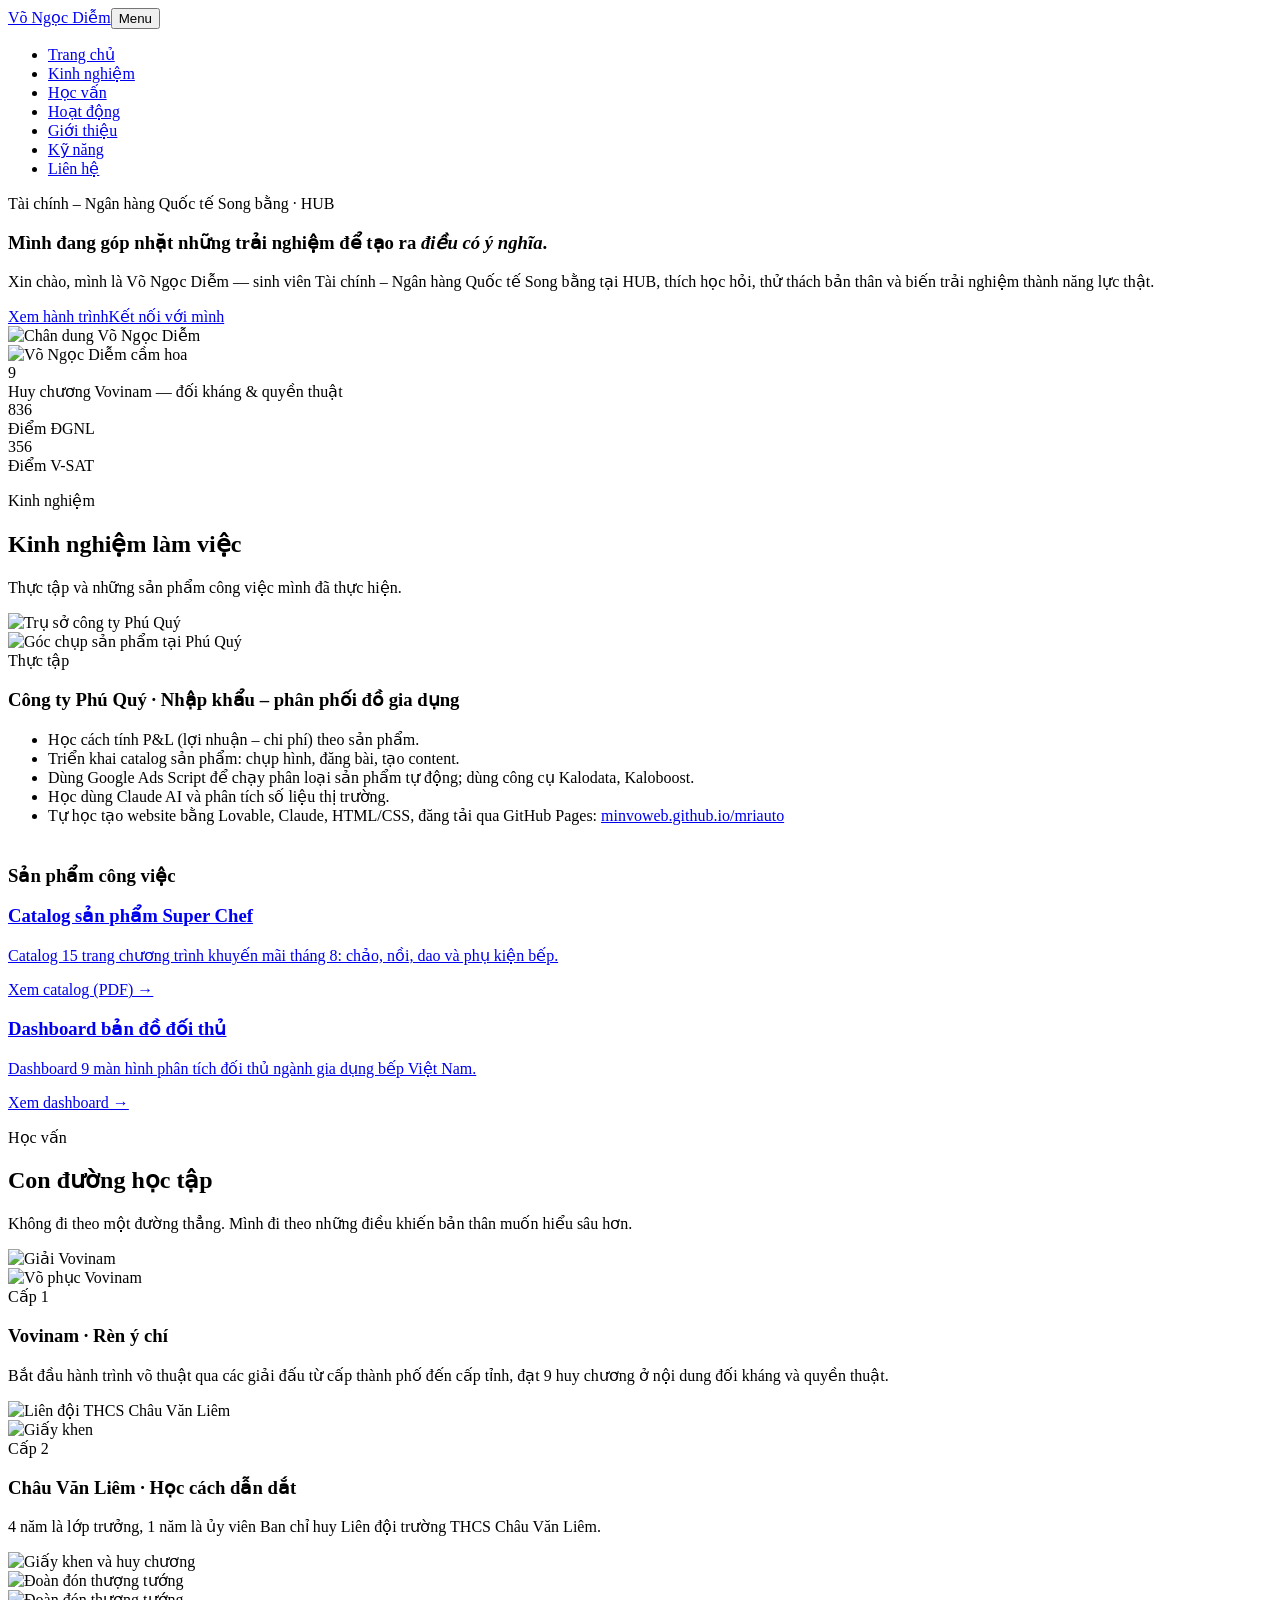
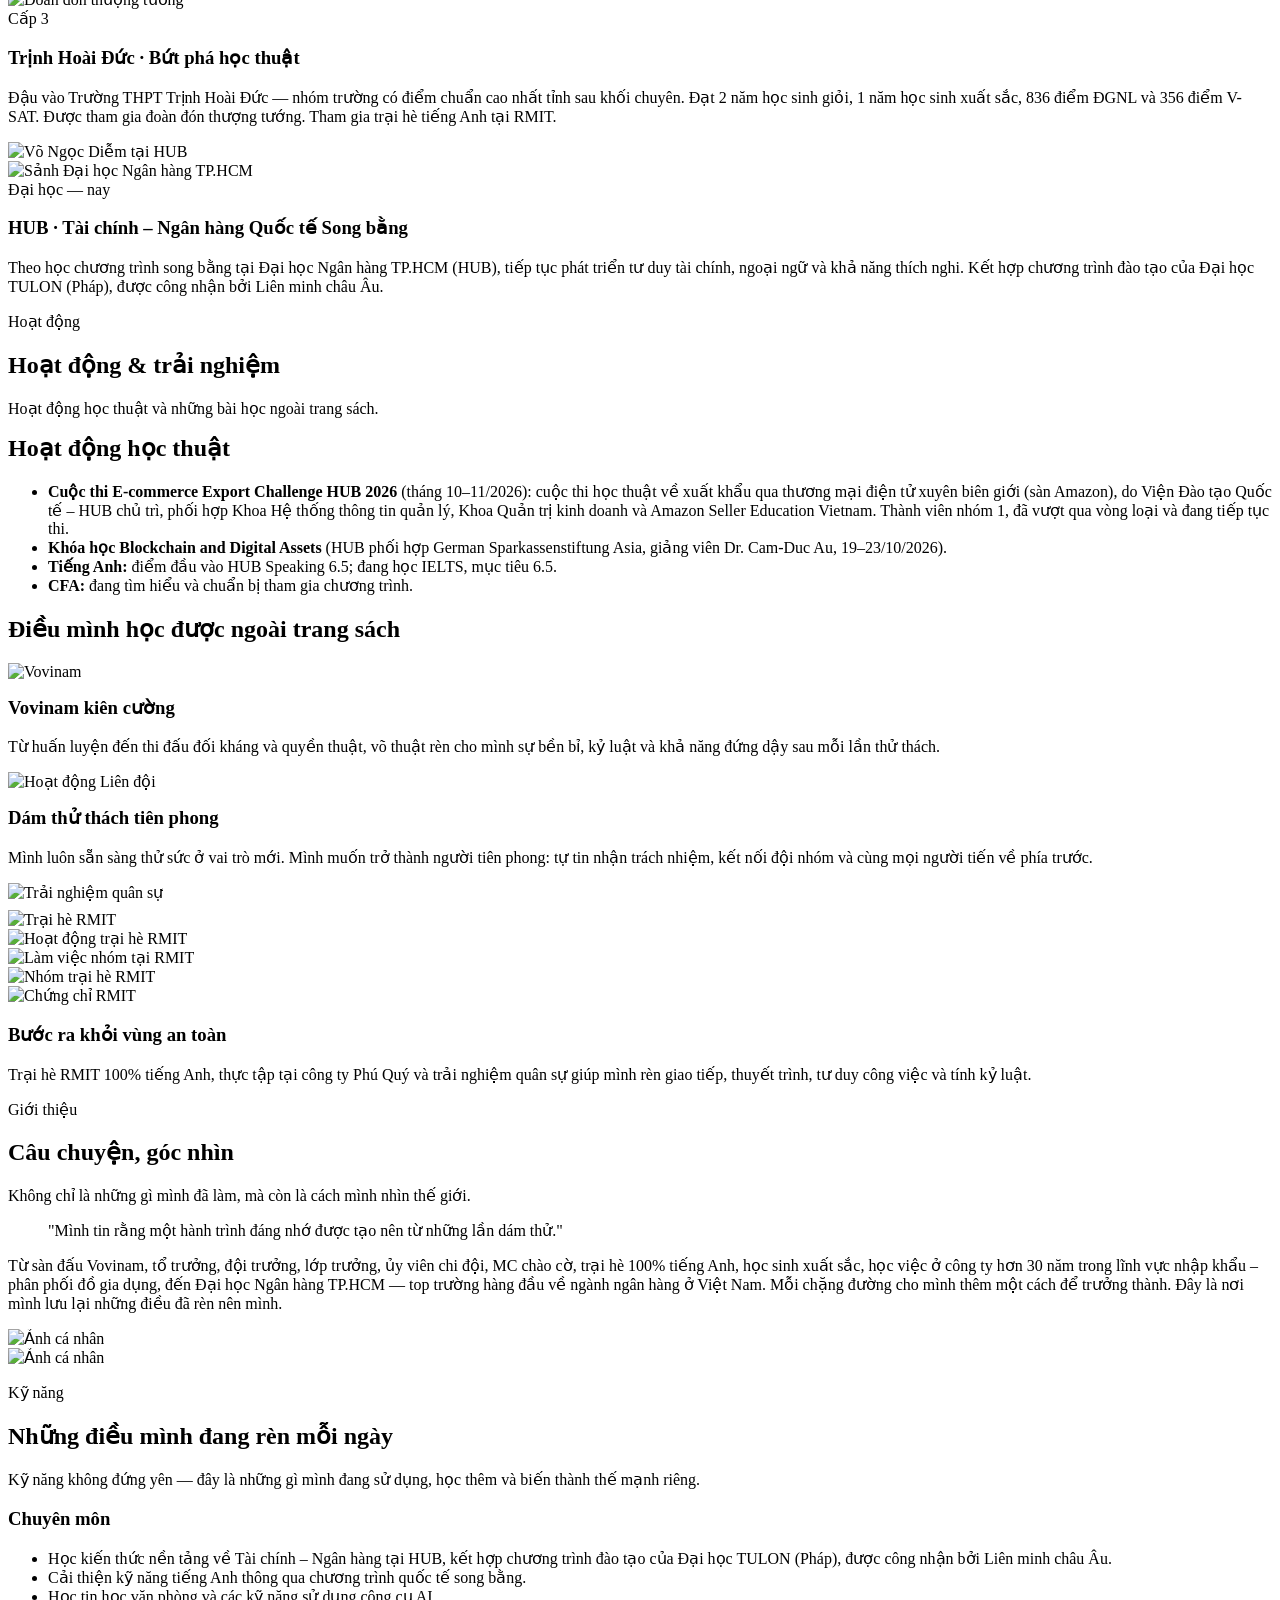
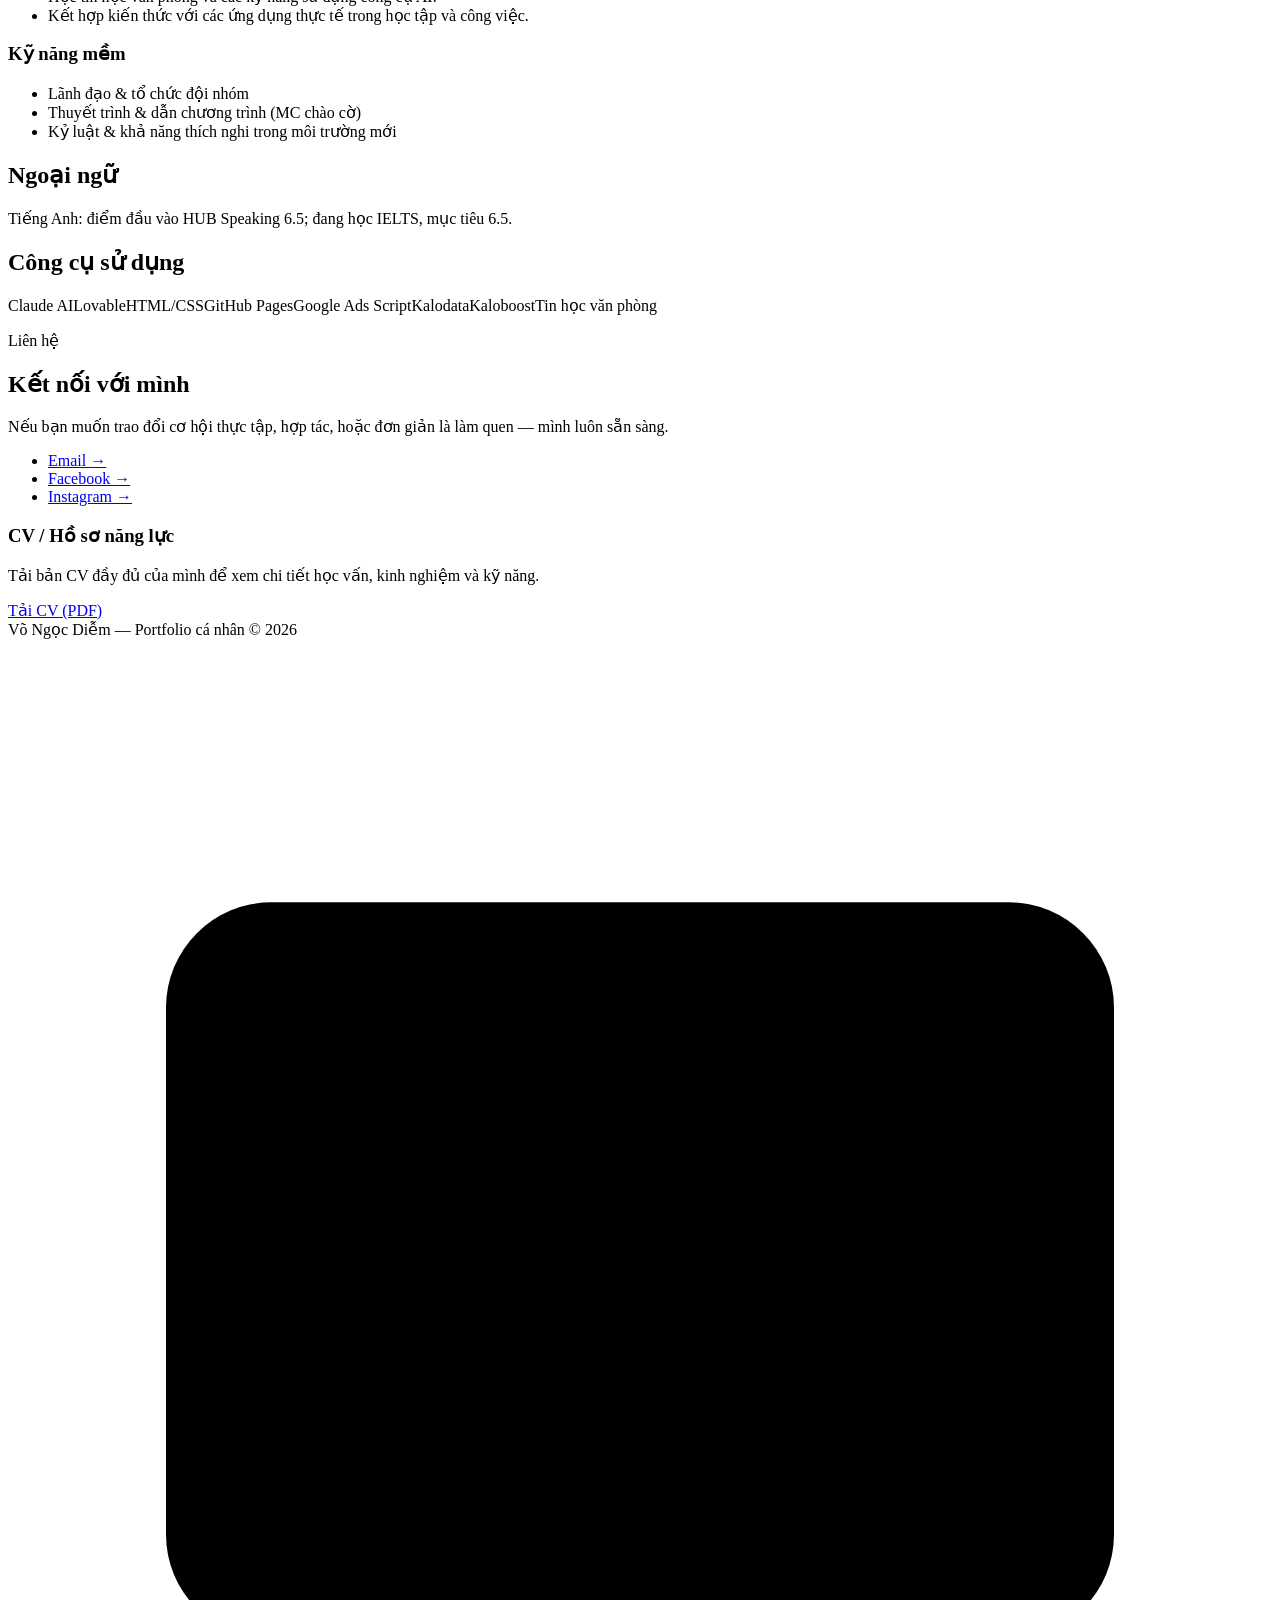
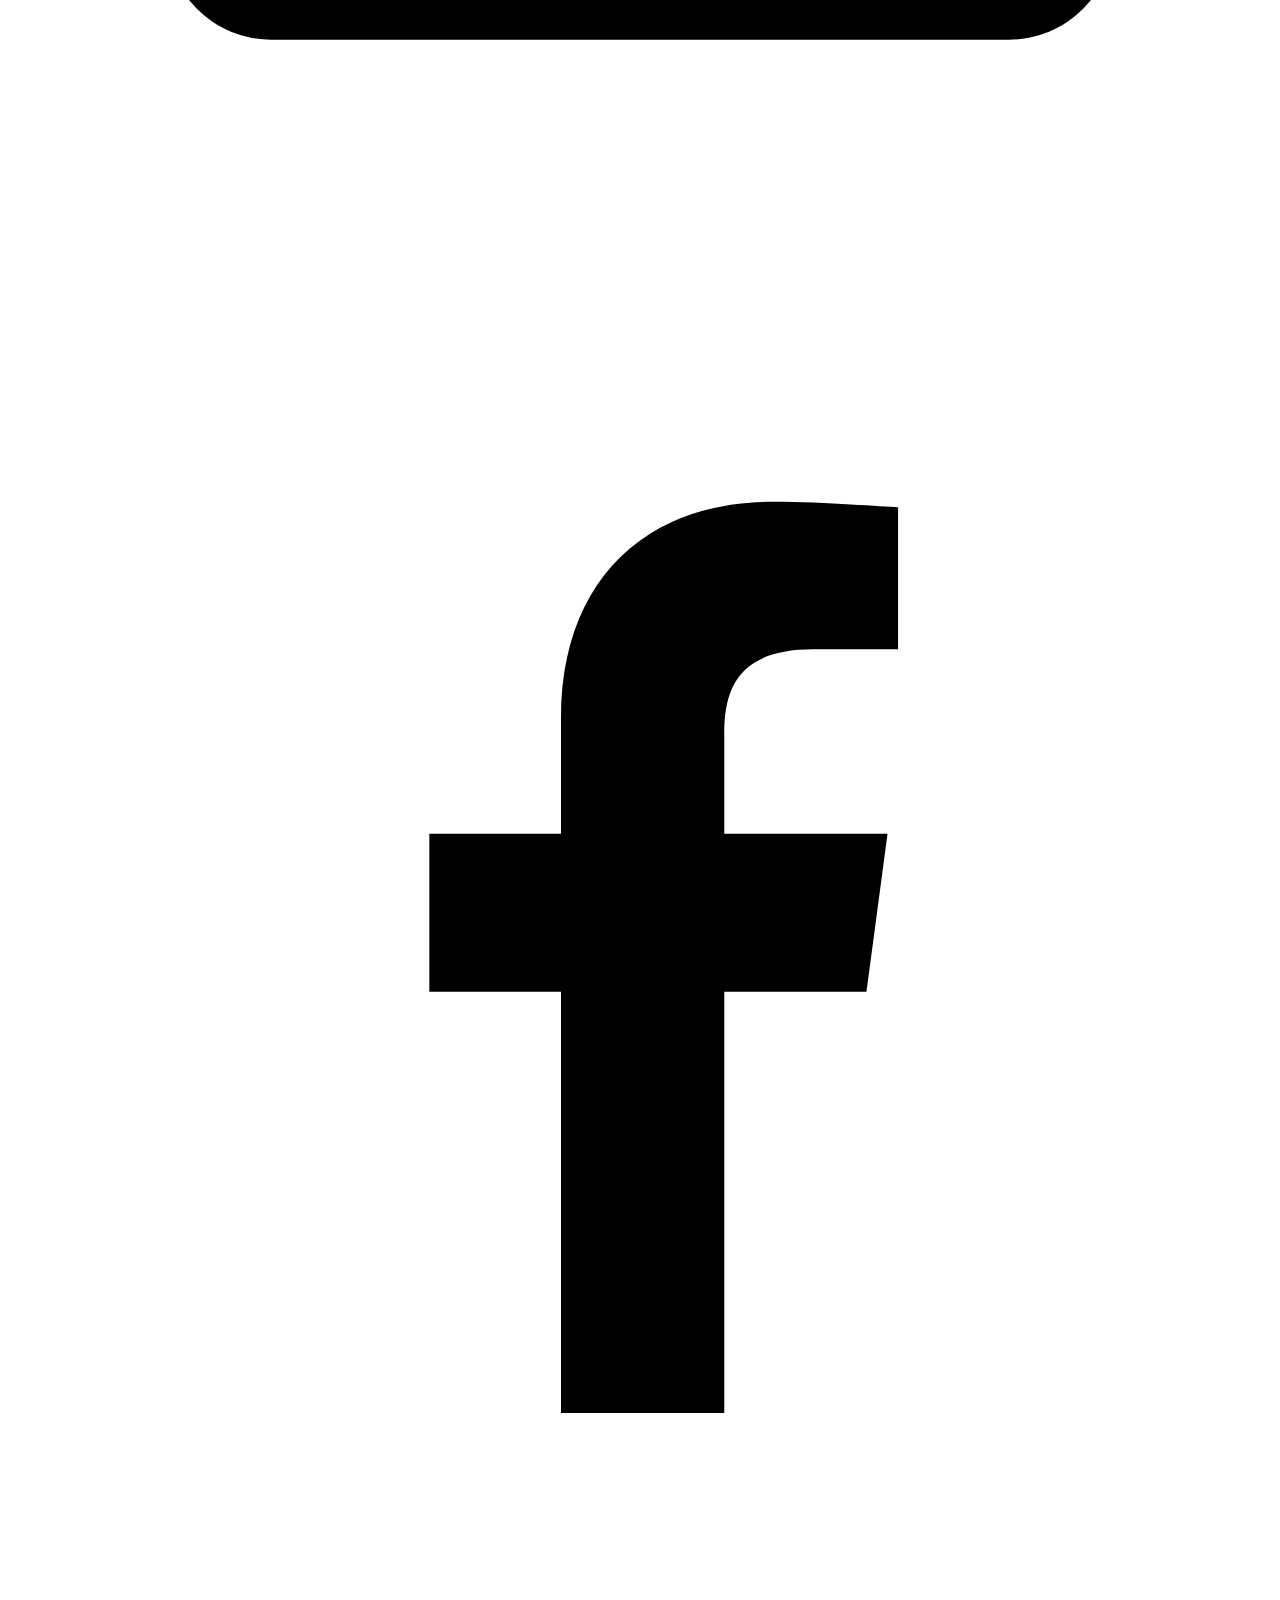
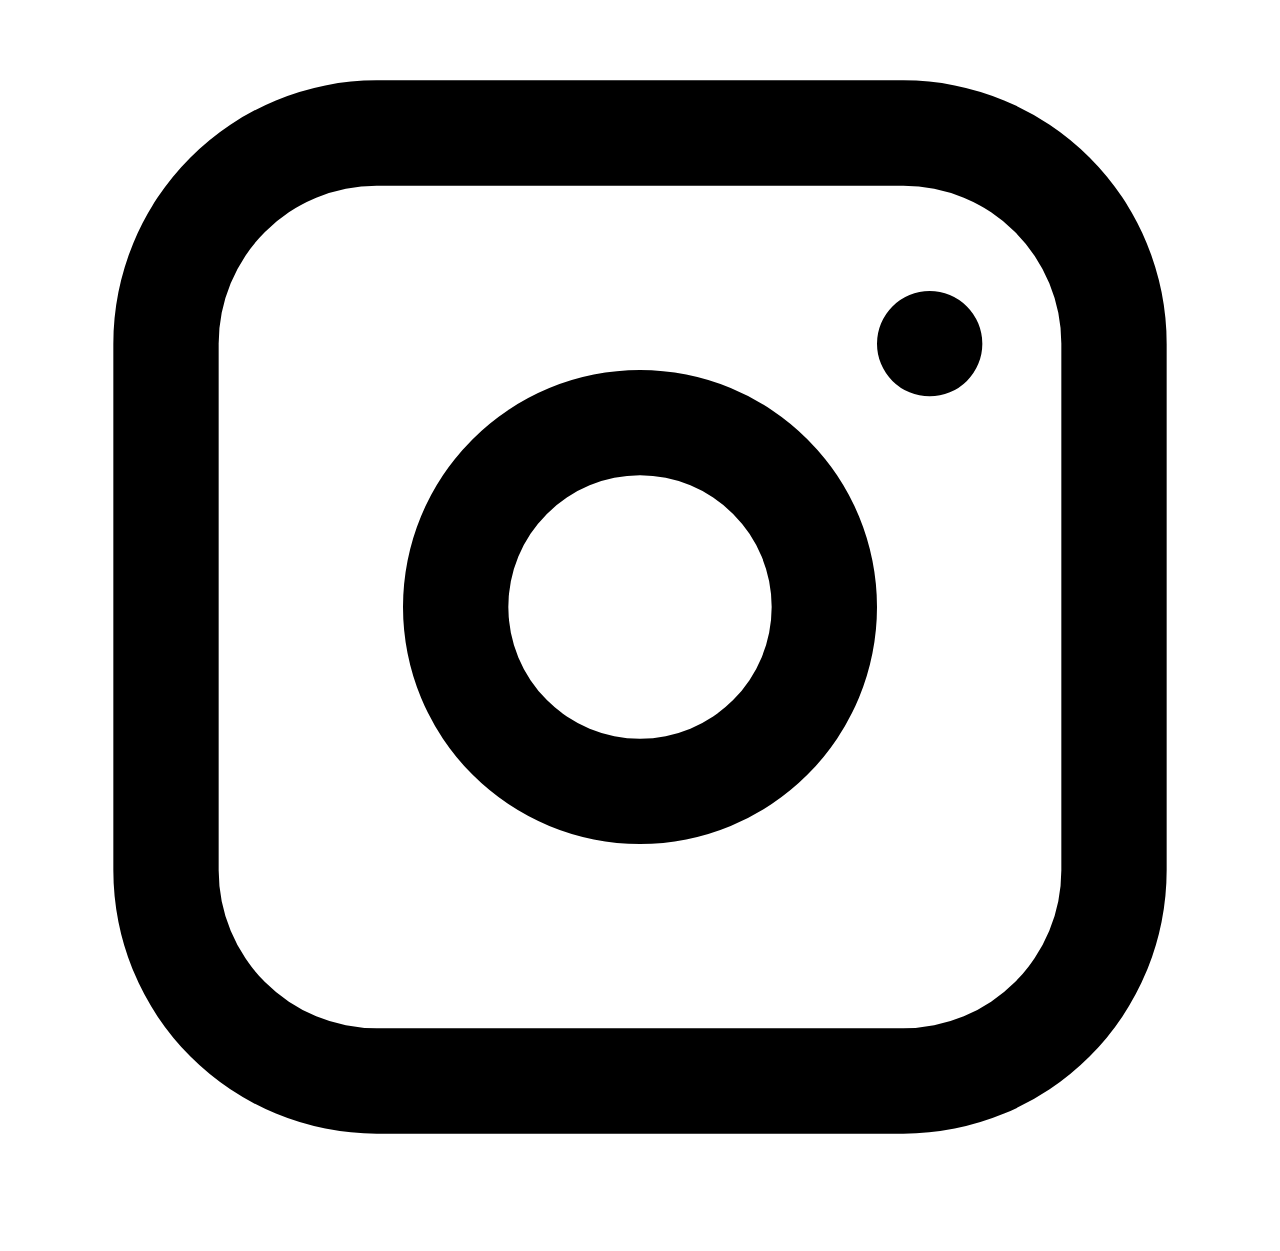
==== index.html @ 4c8f8625 "Add files via upload" ====
<!DOCTYPE html>
<html lang="vi"><head><meta charset="UTF-8"><meta name="viewport" content="width=device-width,initial-scale=1">
<title>Võ Ngọc Diễm — Portfolio</title><meta name="description" content="Portfolio của Võ Ngọc Diễm, sinh viên Tài chính – Ngân hàng Quốc tế Song bằng tại HUB: kinh nghiệm làm việc, học vấn, hoạt động và kỹ năng.">
<meta name="theme-color" content="#f5f8ee"><link rel="preconnect" href="https://fonts.googleapis.com"><link rel="preconnect" href="https://fonts.gstatic.com" crossorigin>
<link href="https://fonts.googleapis.com/css2?family=Literata:ital,opsz,wght@0,7..72,400;0,7..72,500;0,7..72,600;1,7..72,400&family=Be+Vietnam+Pro:wght@400;500;600&display=swap" rel="stylesheet">
<link rel="stylesheet" href="assets/css/style.css"></head><body>
<header><div class="wrap nav"><a class="brand" href="#top">Võ Ngọc Diễm</a><button class="burger" id="burger" aria-expanded="false" aria-controls="menu">Menu</button><ul id="menu"><li><a href="#top">Trang chủ</a></li><li><a href="#experience">Kinh nghiệm</a></li><li><a href="#education">Học vấn</a></li><li><a href="#activities">Hoạt động</a></li><li><a href="#about">Giới thiệu</a></li><li><a href="#skills">Kỹ năng</a></li><li><a href="#contact">Liên hệ</a></li></ul></div></header>
<main><div class="wrap"><section id="top" style="padding-top:0"><section class="hero"><div><p class="eyebrow">Tài chính – Ngân hàng Quốc tế Song bằng · HUB</p>
<h1>Mình đang góp nhặt những trải nghiệm để tạo ra <em>điều có ý nghĩa</em>.</h1>
<p class="sub">Xin chào, mình là Võ Ngọc Diễm — sinh viên Tài chính – Ngân hàng Quốc tế Song bằng tại HUB, thích học hỏi, thử thách bản thân và biến trải nghiệm thành năng lực thật.</p>
<div class="btns"><a class="btn p" href="#education">Xem hành trình</a><a class="btn g" href="#contact">Kết nối với mình</a></div></div>
<div class="photos"><div class="frame main"><img src="assets/images/hero.jpg" alt="Chân dung Võ Ngọc Diễm"></div><div class="frame acc"><img src="assets/images/hero-2.jpg" alt="Võ Ngọc Diễm cầm hoa"></div></div></section>
<div class="stats"><div class="card stat"><div class="n">9</div><div class="l">Huy chương Vovinam — đối kháng &amp; quyền thuật</div></div><div class="card stat"><div class="n">836</div><div class="l">Điểm ĐGNL</div></div><div class="card stat"><div class="n">356</div><div class="l">Điểm V-SAT</div></div></div>
</section><section id="experience"><div class="page-head"><p class="eyebrow">Kinh nghiệm</p><h2>Kinh nghiệm làm việc</h2><p>Thực tập và những sản phẩm công việc mình đã thực hiện.</p></div><div class="tl"><div class="ti now"><div class="ph"><div class="frame r34"><img src="assets/images/pq-front.jpg" alt="Trụ sở công ty Phú Quý" loading="lazy" decoding="async"></div><div class="frame r34"><img src="assets/images/pq-studio.jpg" alt="Góc chụp sản phẩm tại Phú Quý" loading="lazy" decoding="async"></div></div><div><span class="stage">Thực tập</span><h3>Công ty Phú Quý · Nhập khẩu – phân phối đồ gia dụng</h3><ul class="list"><li>Học cách tính P&amp;L (lợi nhuận – chi phí) theo sản phẩm.</li><li>Triển khai catalog sản phẩm: chụp hình, đăng bài, tạo content.</li><li>Dùng Google Ads Script để chạy phân loại sản phẩm tự động; dùng công cụ Kalodata, Kaloboost.</li><li>Học dùng Claude AI và phân tích số liệu thị trường.</li><li>Tự học tạo website bằng Lovable, Claude, HTML/CSS, đăng tải qua GitHub Pages: <a class="u" href="https://minvoweb.github.io/mriauto/" target="_blank" rel="noopener noreferrer">minvoweb.github.io/mriauto</a></li></ul></div></div></div>
<h3 style="margin:40px 0 16px;color:var(--moss)">Sản phẩm công việc</h3><div class="grid2"><a class="card" href="assets/files/Catalog_Super_Chef.pdf" target="_blank" rel="noopener"><h3>Catalog sản phẩm Super Chef</h3><p>Catalog 15 trang chương trình khuyến mãi tháng 8: chảo, nồi, dao và phụ kiện bếp.</p><span class="more">Xem catalog (PDF) →</span></a><a class="card" href="assets/files/Dashboard_Doi_Thu.html" target="_blank" rel="noopener"><h3>Dashboard bản đồ đối thủ</h3><p>Dashboard 9 màn hình phân tích đối thủ ngành gia dụng bếp Việt Nam.</p><span class="more">Xem dashboard →</span></a></div>
</section><section id="education"><div class="page-head"><p class="eyebrow">Học vấn</p><h2>Con đường học tập</h2><p>Không đi theo một đường thẳng. Mình đi theo những điều khiến bản thân muốn hiểu sâu hơn.</p></div><div class="tl"><div class="ti"><div class="ph"><div class="frame r43"><img src="assets/images/vovinam-1.jpg" alt="Giải Vovinam" loading="lazy" decoding="async"></div><div class="frame r43"><img src="assets/images/vovinam-2.jpg" alt="Võ phục Vovinam" loading="lazy" decoding="async"></div></div><div><span class="stage">Cấp 1</span><h3>Vovinam · Rèn ý chí</h3><p>Bắt đầu hành trình võ thuật qua các giải đấu từ cấp thành phố đến cấp tỉnh, đạt 9 huy chương ở nội dung đối kháng và quyền thuật.</p></div></div>
<div class="ti"><div class="ph"><div class="frame r43"><img src="assets/images/lien-doi.jpg" alt="Liên đội THCS Châu Văn Liêm" loading="lazy" decoding="async"></div><div class="frame r43"><img src="assets/images/certs-1.jpg" alt="Giấy khen" loading="lazy" decoding="async"></div></div><div><span class="stage">Cấp 2</span><h3>Châu Văn Liêm · Học cách dẫn dắt</h3><p>4 năm là lớp trưởng, 1 năm là ủy viên Ban chỉ huy Liên đội trường THCS Châu Văn Liêm.</p></div></div>
<div class="ti"><div class="ph t3"><div class="frame sq"><img src="assets/images/certs-2.jpg" alt="Giấy khen và huy chương" loading="lazy" decoding="async"></div><div class="frame sq"><img src="assets/images/military-1.jpg" alt="Đoàn đón thượng tướng" loading="lazy" decoding="async"></div><div class="frame sq"><img src="assets/images/military-2.jpg" alt="Đoàn đón thượng tướng" loading="lazy" decoding="async"></div></div><div><span class="stage">Cấp 3</span><h3>Trịnh Hoài Đức · Bứt phá học thuật</h3><p>Đậu vào Trường THPT Trịnh Hoài Đức — nhóm trường có điểm chuẩn cao nhất tỉnh sau khối chuyên. Đạt 2 năm học sinh giỏi, 1 năm học sinh xuất sắc, 836 điểm ĐGNL và 356 điểm V-SAT. Được tham gia đoàn đón thượng tướng. Tham gia trại hè tiếng Anh tại RMIT.</p></div></div>
<div class="ti now"><div class="ph"><div class="frame r43"><img src="assets/images/hub-1.jpg" alt="Võ Ngọc Diễm tại HUB" loading="lazy" decoding="async"></div><div class="frame r43"><img src="assets/images/hub-2.jpg" alt="Sảnh Đại học Ngân hàng TP.HCM" loading="lazy" decoding="async"></div></div><div><span class="stage">Đại học — nay</span><h3>HUB · Tài chính – Ngân hàng Quốc tế Song bằng</h3><p>Theo học chương trình song bằng tại Đại học Ngân hàng TP.HCM (HUB), tiếp tục phát triển tư duy tài chính, ngoại ngữ và khả năng thích nghi. Kết hợp chương trình đào tạo của Đại học TULON (Pháp), được công nhận bởi Liên minh châu Âu.</p></div></div></div></section><section id="activities"><div class="page-head"><p class="eyebrow">Hoạt động</p><h2>Hoạt động &amp; trải nghiệm</h2><p>Hoạt động học thuật và những bài học ngoài trang sách.</p></div><h2 class="sec" style="margin-top:0">Hoạt động học thuật</h2><ul class="list"><li><b>Cuộc thi E-commerce Export Challenge HUB 2026</b> (tháng 10–11/2026): cuộc thi học thuật về xuất khẩu qua thương mại điện tử xuyên biên giới (sàn Amazon), do Viện Đào tạo Quốc tế – HUB chủ trì, phối hợp Khoa Hệ thống thông tin quản lý, Khoa Quản trị kinh doanh và Amazon Seller Education Vietnam. Thành viên nhóm 1, đã vượt qua vòng loại và đang tiếp tục thi.</li><li><b>Khóa học Blockchain and Digital Assets</b> (HUB phối hợp German Sparkassenstiftung Asia, giảng viên Dr. Cam-Duc Au, 19–23/10/2026).</li><li><b>Tiếng Anh:</b> điểm đầu vào HUB Speaking 6.5; đang học IELTS, mục tiêu 6.5.</li><li><b>CFA:</b> đang tìm hiểu và chuẩn bị tham gia chương trình.</li></ul>
<h2 class="sec">Điều mình học được ngoài trang sách</h2><div class="grid3">
<div class="card"><div class="frame r43"><img src="assets/images/card-vovinam.jpg" alt="Vovinam" loading="lazy" decoding="async"></div><h3 style="margin-top:16px">Vovinam kiên cường</h3><p>Từ huấn luyện đến thi đấu đối kháng và quyền thuật, võ thuật rèn cho mình sự bền bỉ, kỷ luật và khả năng đứng dậy sau mỗi lần thử thách.</p></div>
<div class="card"><div class="frame r43"><img src="assets/images/card-leader.jpg" alt="Hoạt động Liên đội" loading="lazy" decoding="async"></div><h3 style="margin-top:16px">Dám thử thách tiên phong</h3><p>Mình luôn sẵn sàng thử sức ở vai trò mới. Mình muốn trở thành người tiên phong: tự tin nhận trách nhiệm, kết nối đội nhóm và cùng mọi người tiến về phía trước.</p></div>
<div class="card"><div class="frame r43"><img src="assets/images/card-camp.jpg" alt="Trải nghiệm quân sự" loading="lazy" decoding="async"></div><div class="gal" style="margin-top:8px"><div class="frame sq"><img src="assets/images/rmit-building.jpg" alt="Trại hè RMIT" loading="lazy" decoding="async"></div><div class="frame sq"><img src="assets/images/rmit-class.jpg" alt="Hoạt động trại hè RMIT" loading="lazy" decoding="async"></div><div class="frame sq"><img src="assets/images/rmit-table.jpg" alt="Làm việc nhóm tại RMIT" loading="lazy" decoding="async"></div><div class="frame sq"><img src="assets/images/rmit-group.jpg" alt="Nhóm trại hè RMIT" loading="lazy" decoding="async"></div><div class="frame sq"><img src="assets/images/rmit-cert.jpg" alt="Chứng chỉ RMIT" loading="lazy" decoding="async"></div></div><h3>Bước ra khỏi vùng an toàn</h3><p>Trại hè RMIT 100% tiếng Anh, thực tập tại công ty Phú Quý và trải nghiệm quân sự giúp mình rèn giao tiếp, thuyết trình, tư duy công việc và tính kỷ luật.</p></div></div></section><section id="about"><div class="page-head"><p class="eyebrow">Giới thiệu</p><h2>Câu chuyện, góc nhìn</h2><p>Không chỉ là những gì mình đã làm, mà còn là cách mình nhìn thế giới.</p></div><div class="grid2" style="align-items:start"><div><blockquote class="quote">"Mình tin rằng một hành trình đáng nhớ được tạo nên từ những lần dám thử."</blockquote><p class="prose">Từ sàn đấu Vovinam, tổ trưởng, đội trưởng, lớp trưởng, ủy viên chi đội, MC chào cờ, trại hè 100% tiếng Anh, học sinh xuất sắc, học việc ở công ty hơn 30 năm trong lĩnh vực nhập khẩu – phân phối đồ gia dụng, đến Đại học Ngân hàng TP.HCM — top trường hàng đầu về ngành ngân hàng ở Việt Nam. Mỗi chặng đường cho mình thêm một cách để trưởng thành. Đây là nơi mình lưu lại những điều đã rèn nên mình.</p></div><div class="grid2"><div class="frame r34"><img src="assets/images/story-1.jpg" alt="Ảnh cá nhân" loading="lazy" decoding="async"></div><div class="frame r34"><img src="assets/images/story-2.jpg" alt="Ảnh cá nhân" loading="lazy" decoding="async"></div></div></div></section><section id="skills"><div class="page-head"><p class="eyebrow">Kỹ năng</p><h2>Những điều mình đang rèn mỗi ngày</h2><p>Kỹ năng không đứng yên — đây là những gì mình đang sử dụng, học thêm và biến thành thế mạnh riêng.</p></div><div class="grid2"><div class="card"><h3>Chuyên môn</h3><ul class="list"><li>Học kiến thức nền tảng về Tài chính – Ngân hàng tại HUB, kết hợp chương trình đào tạo của Đại học TULON (Pháp), được công nhận bởi Liên minh châu Âu.</li><li>Cải thiện kỹ năng tiếng Anh thông qua chương trình quốc tế song bằng.</li><li>Học tin học văn phòng và các kỹ năng sử dụng công cụ AI.</li><li>Kết hợp kiến thức với các ứng dụng thực tế trong học tập và công việc.</li></ul></div>
<div class="card"><h3>Kỹ năng mềm</h3><ul class="list"><li>Lãnh đạo &amp; tổ chức đội nhóm</li><li>Thuyết trình &amp; dẫn chương trình (MC chào cờ)</li><li>Kỷ luật &amp; khả năng thích nghi trong môi trường mới</li></ul></div></div>
<h2 class="sec">Ngoại ngữ</h2><p class="prose">Tiếng Anh: điểm đầu vào HUB Speaking 6.5; đang học IELTS, mục tiêu 6.5.</p>
<h2 class="sec">Công cụ sử dụng</h2><div class="pills"><span class="pill">Claude AI</span><span class="pill">Lovable</span><span class="pill">HTML/CSS</span><span class="pill">GitHub Pages</span><span class="pill">Google Ads Script</span><span class="pill">Kalodata</span><span class="pill">Kaloboost</span><span class="pill">Tin học văn phòng</span></div></section><section id="contact"><div class="page-head"><p class="eyebrow">Liên hệ</p><h2>Kết nối với mình</h2><p>Nếu bạn muốn trao đổi cơ hội thực tập, hợp tác, hoặc đơn giản là làm quen — mình luôn sẵn sàng.</p></div><div class="grid2" style="align-items:start"><ul class="contact"><li><a href="mailto:vongocdiem43974497@gmail.com">Email <span>→</span></a></li><li><a href="https://www.facebook.com/diem.vongoc.562/" target="_blank" rel="noopener noreferrer">Facebook <span>→</span></a></li><li><a href="https://www.instagram.com/phoebe43974397/" target="_blank" rel="noopener noreferrer">Instagram <span>→</span></a></li></ul>
<div class="card"><h3>CV / Hồ sơ năng lực</h3><p>Tải bản CV đầy đủ của mình để xem chi tiết học vấn, kinh nghiệm và kỹ năng.</p><div class="btns"><a class="btn p" href="assets/files/CV_Vo_Ngoc_Diem.pdf" download>Tải CV (PDF)</a></div></div></div></section></div></main>
<footer><div class="wrap fi"><span>Võ Ngọc Diễm — Portfolio cá nhân © 2026</span><div class="soc">
      <a href="mailto:vongocdiem43974497@gmail.com" aria-label="Gửi email cho Võ Ngọc Diễm" title="Email">
        <svg class="email-icon" viewBox="0 0 24 24" aria-hidden="true"><rect x="3" y="5" width="18" height="14" rx="2"></rect><path d="m4 7 8 6 8-6"></path></svg>
      </a>
      <a href="https://www.facebook.com/diem.vongoc.562/" target="_blank" rel="noopener noreferrer" aria-label="Facebook của Võ Ngọc Diễm" title="Facebook">
        <svg viewBox="0 0 24 24" aria-hidden="true"><path d="M13.6 21v-8h2.7l.4-3h-3.1V8.1c0-.9.3-1.6 1.7-1.6h1.6V3.8c-.3 0-1.3-.1-2.4-.1-2.4 0-4 1.5-4 4.1V10H8v3h2.5v8h3.1Z"></path></svg>
      </a>
      <a href="https://www.instagram.com/phoebe43974397/" target="_blank" rel="noopener noreferrer" aria-label="Instagram của Võ Ngọc Diễm" title="Instagram">
        <svg viewBox="0 0 24 24" aria-hidden="true"><path d="M7 2h10a5 5 0 0 1 5 5v10a5 5 0 0 1-5 5H7a5 5 0 0 1-5-5V7a5 5 0 0 1 5-5Zm0 2a3 3 0 0 0-3 3v10a3 3 0 0 0 3 3h10a3 3 0 0 0 3-3V7a3 3 0 0 0-3-3H7Zm5 3.5A4.5 4.5 0 1 1 7.5 12 4.5 4.5 0 0 1 12 7.5Zm0 2A2.5 2.5 0 1 0 14.5 12 2.5 2.5 0 0 0 12 9.5ZM17.5 6a1 1 0 1 1-1 1 1 1 0 0 1 1-1Z"></path></svg>
      </a>
    </div></div></footer>
<script src="assets/js/main.js"></script></body></html>
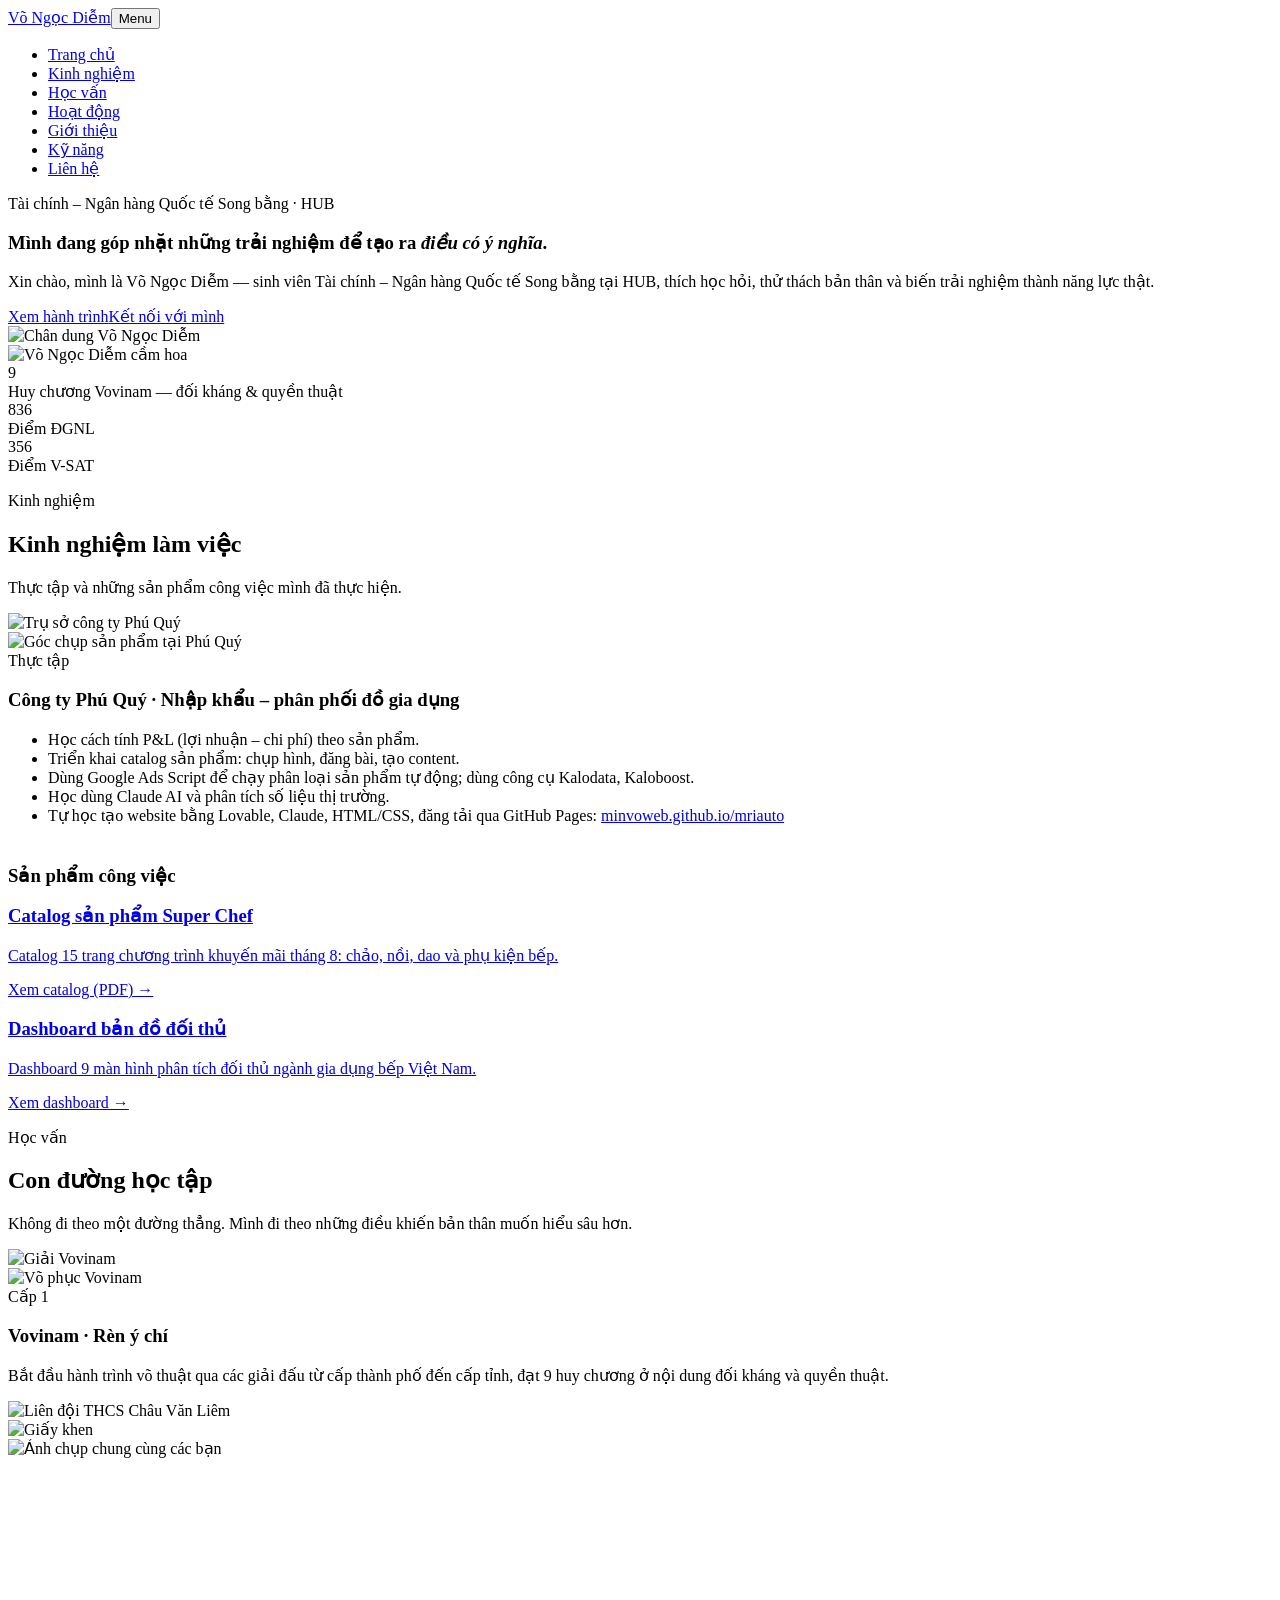
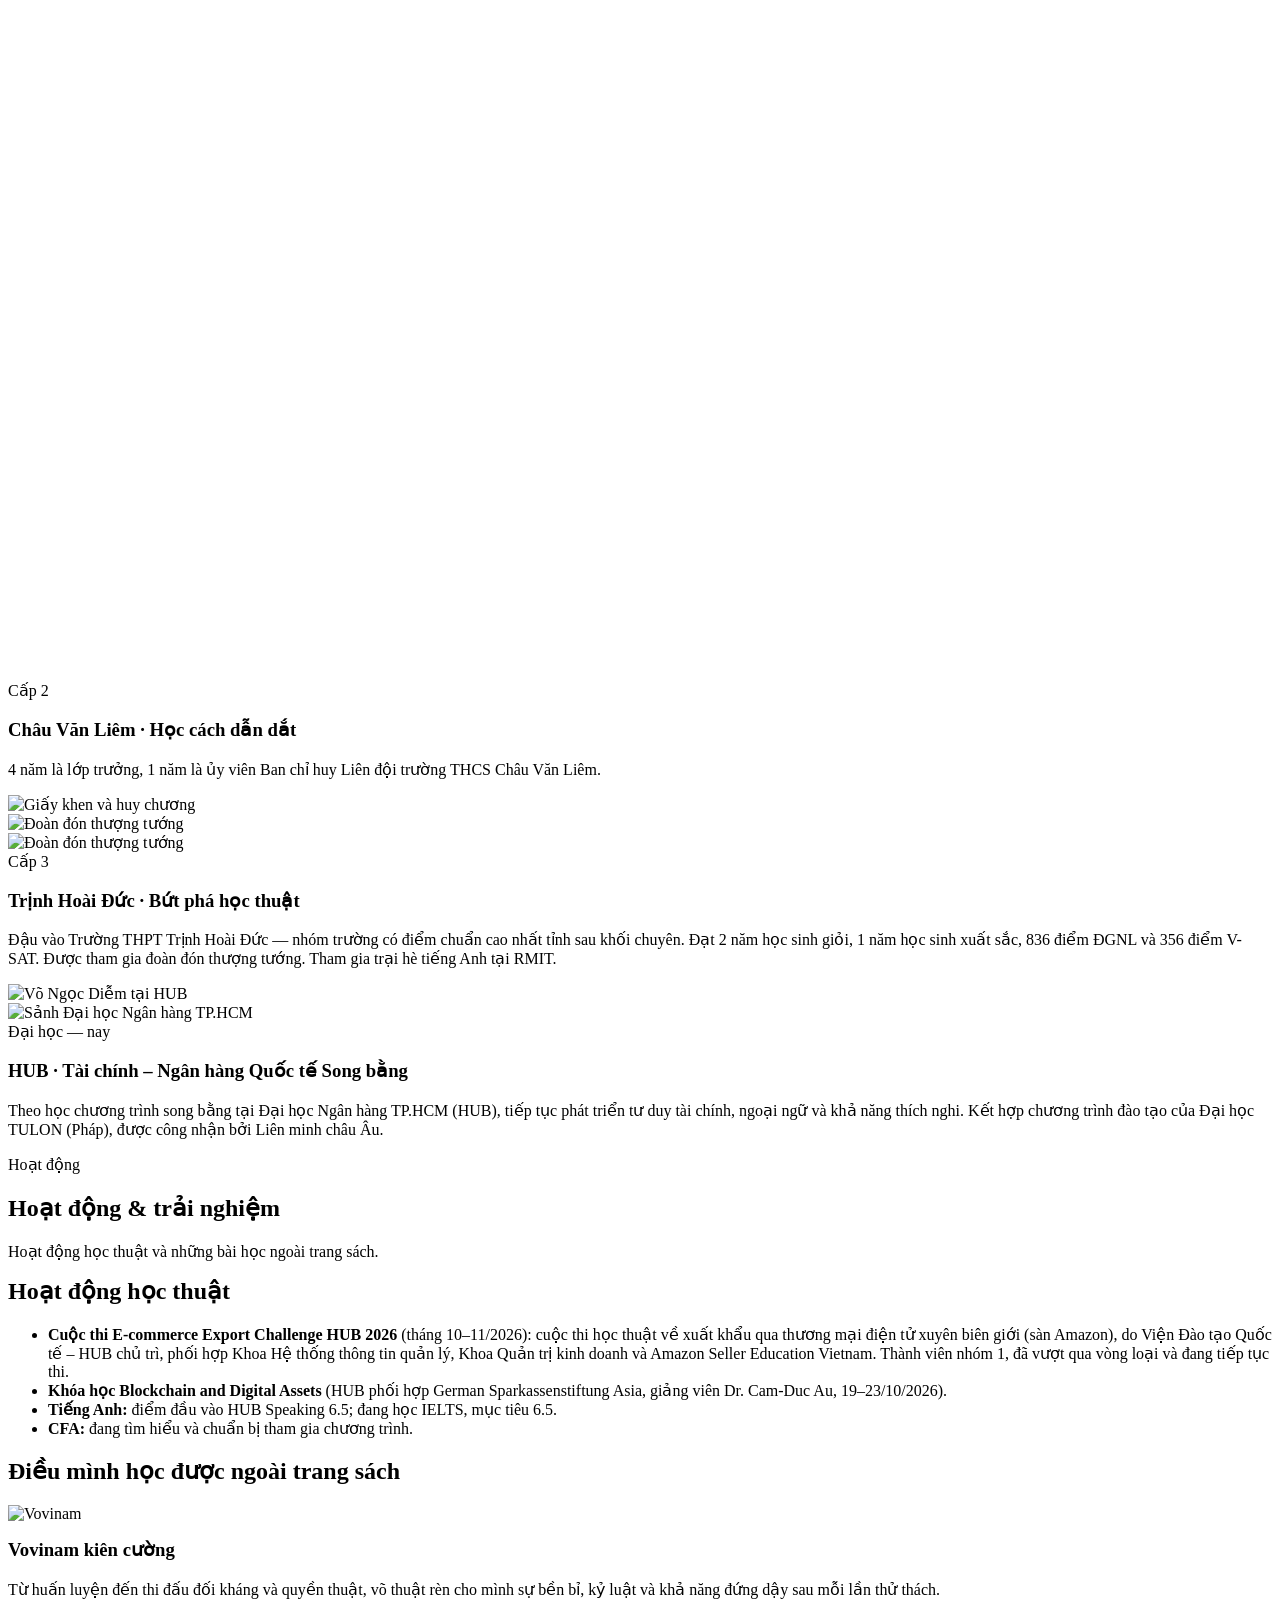
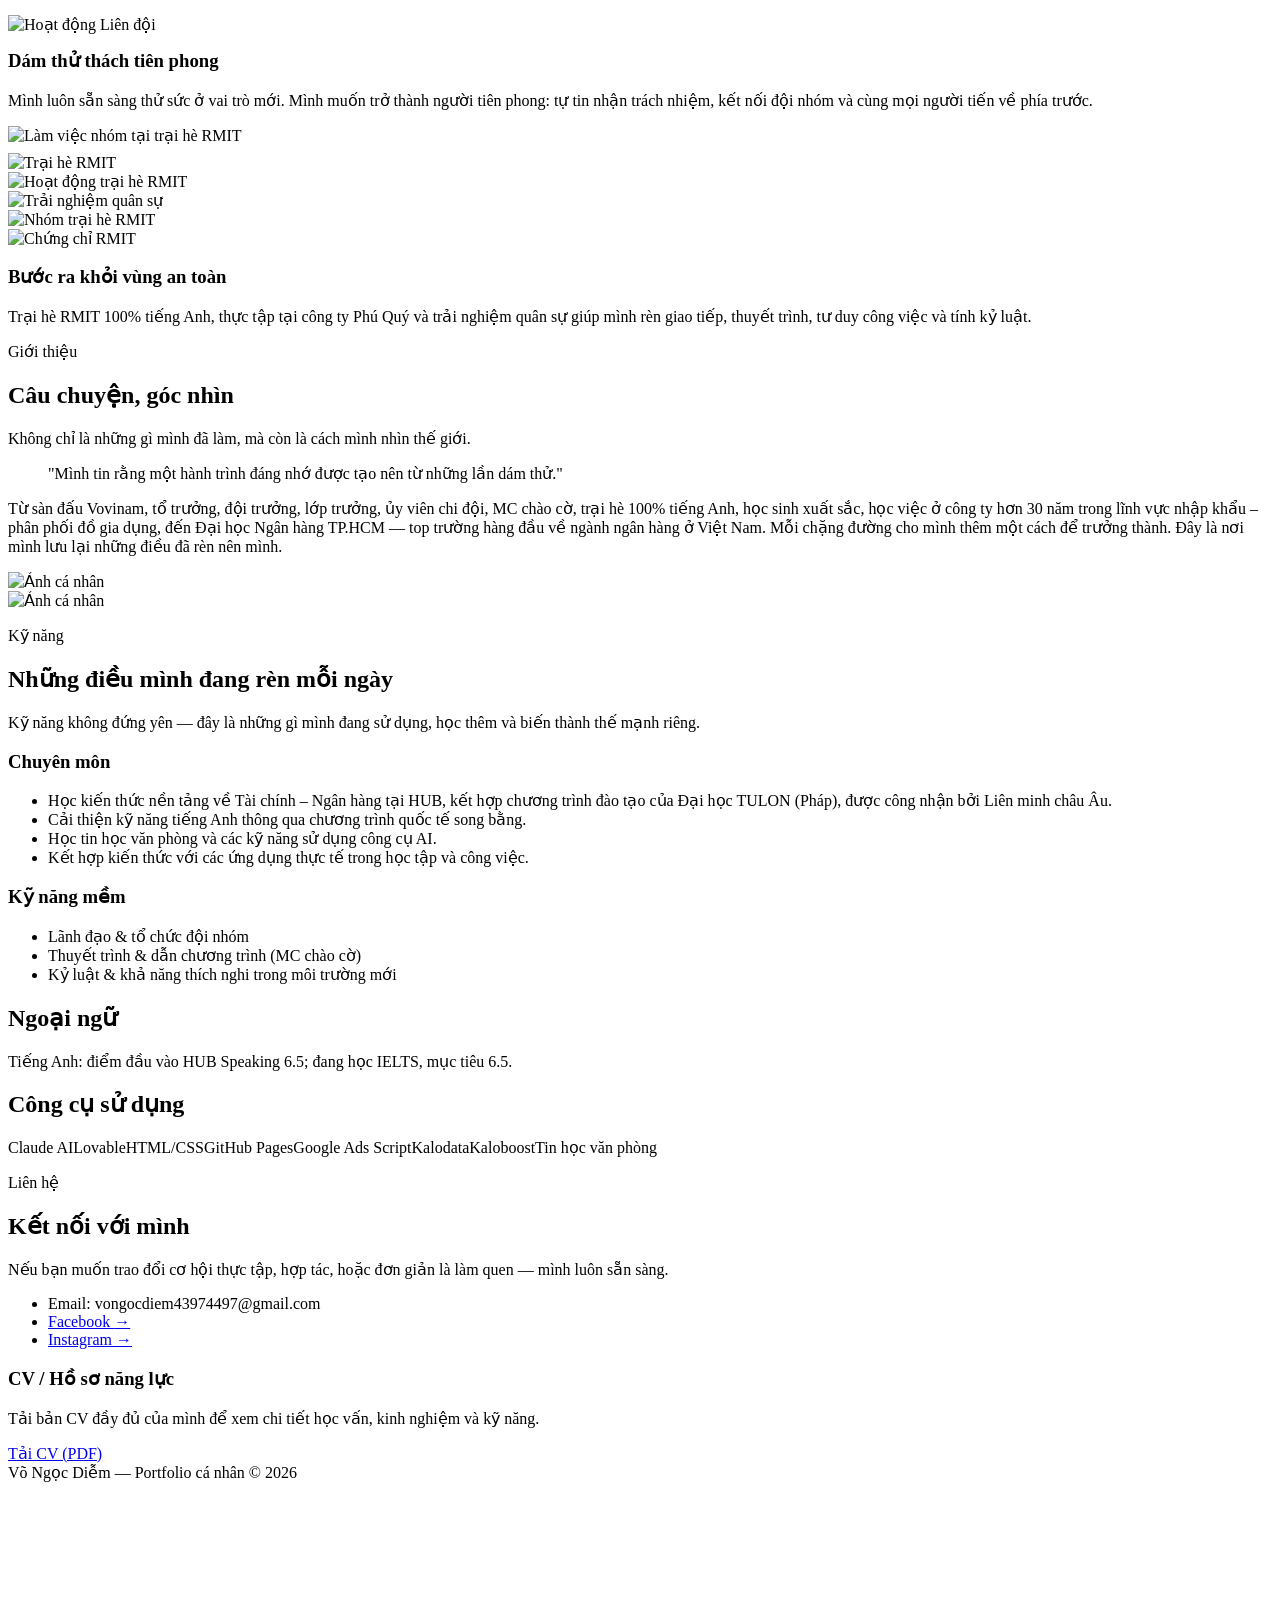
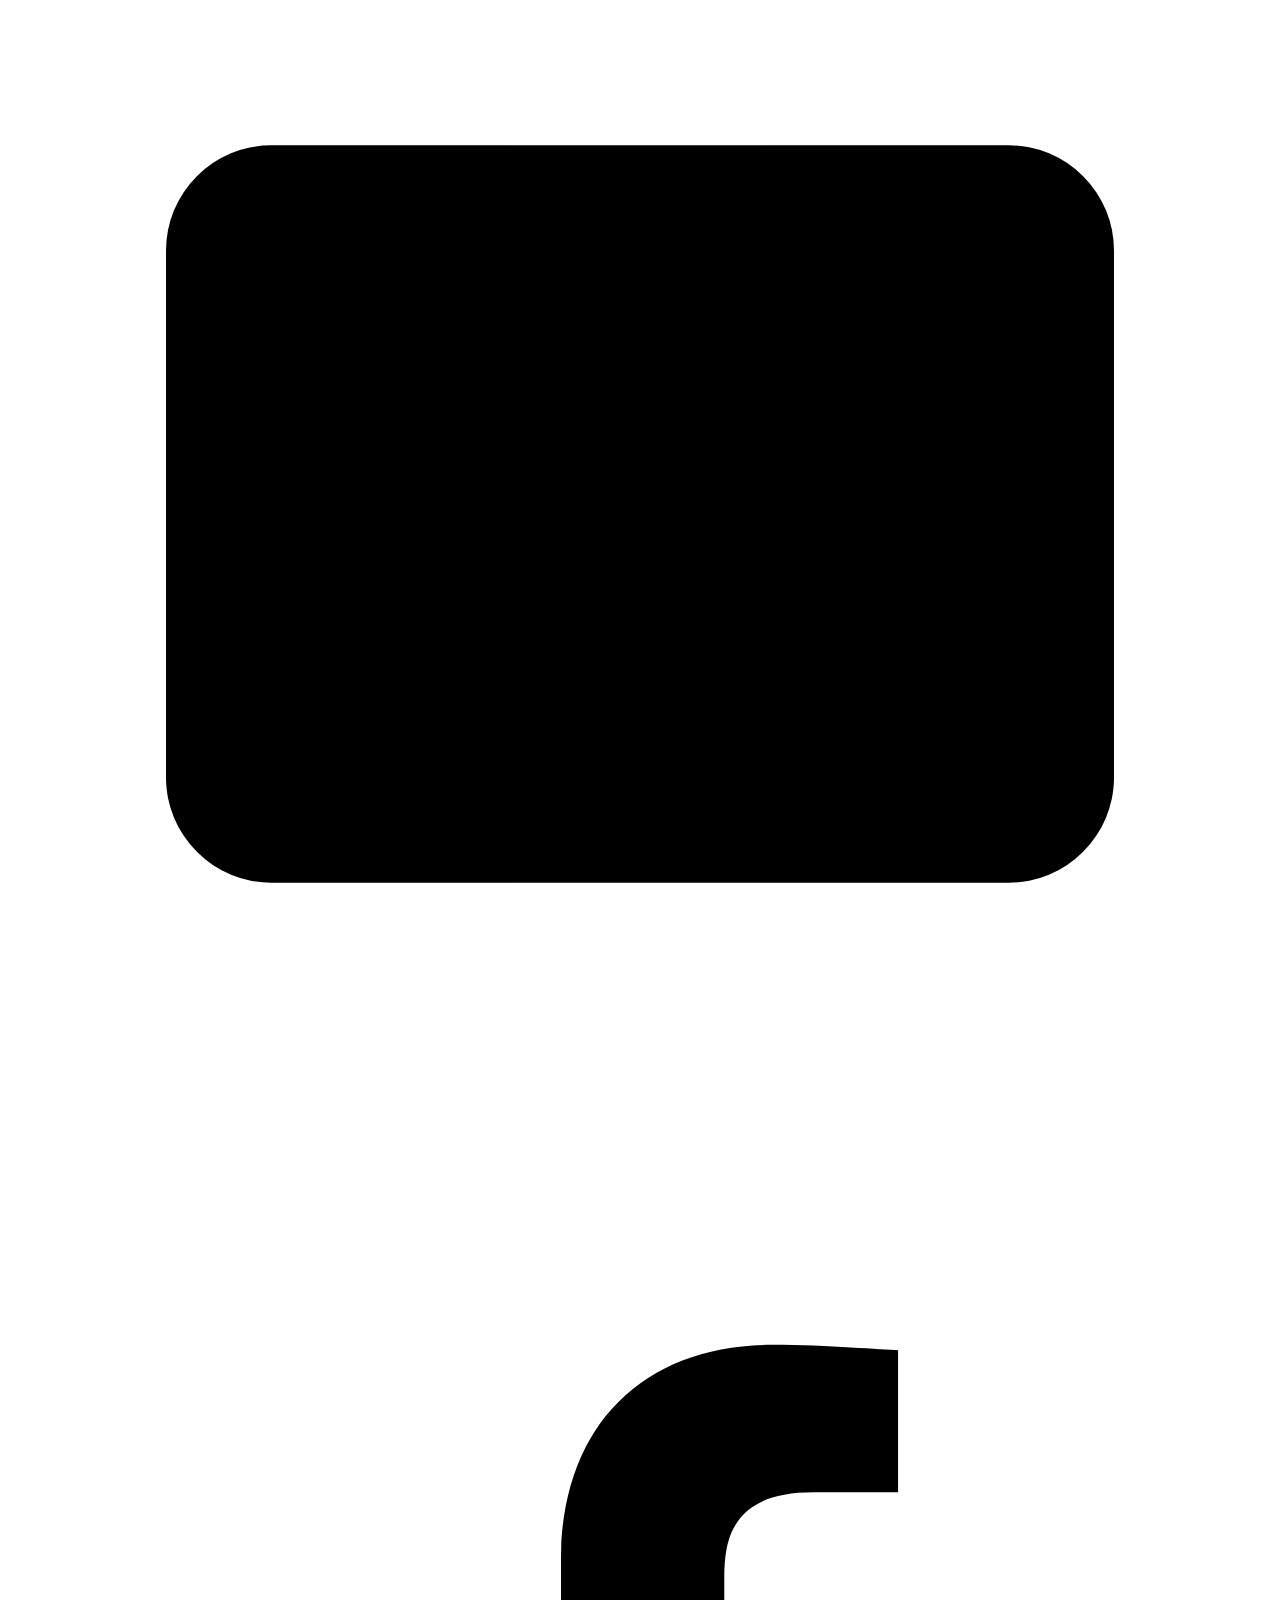
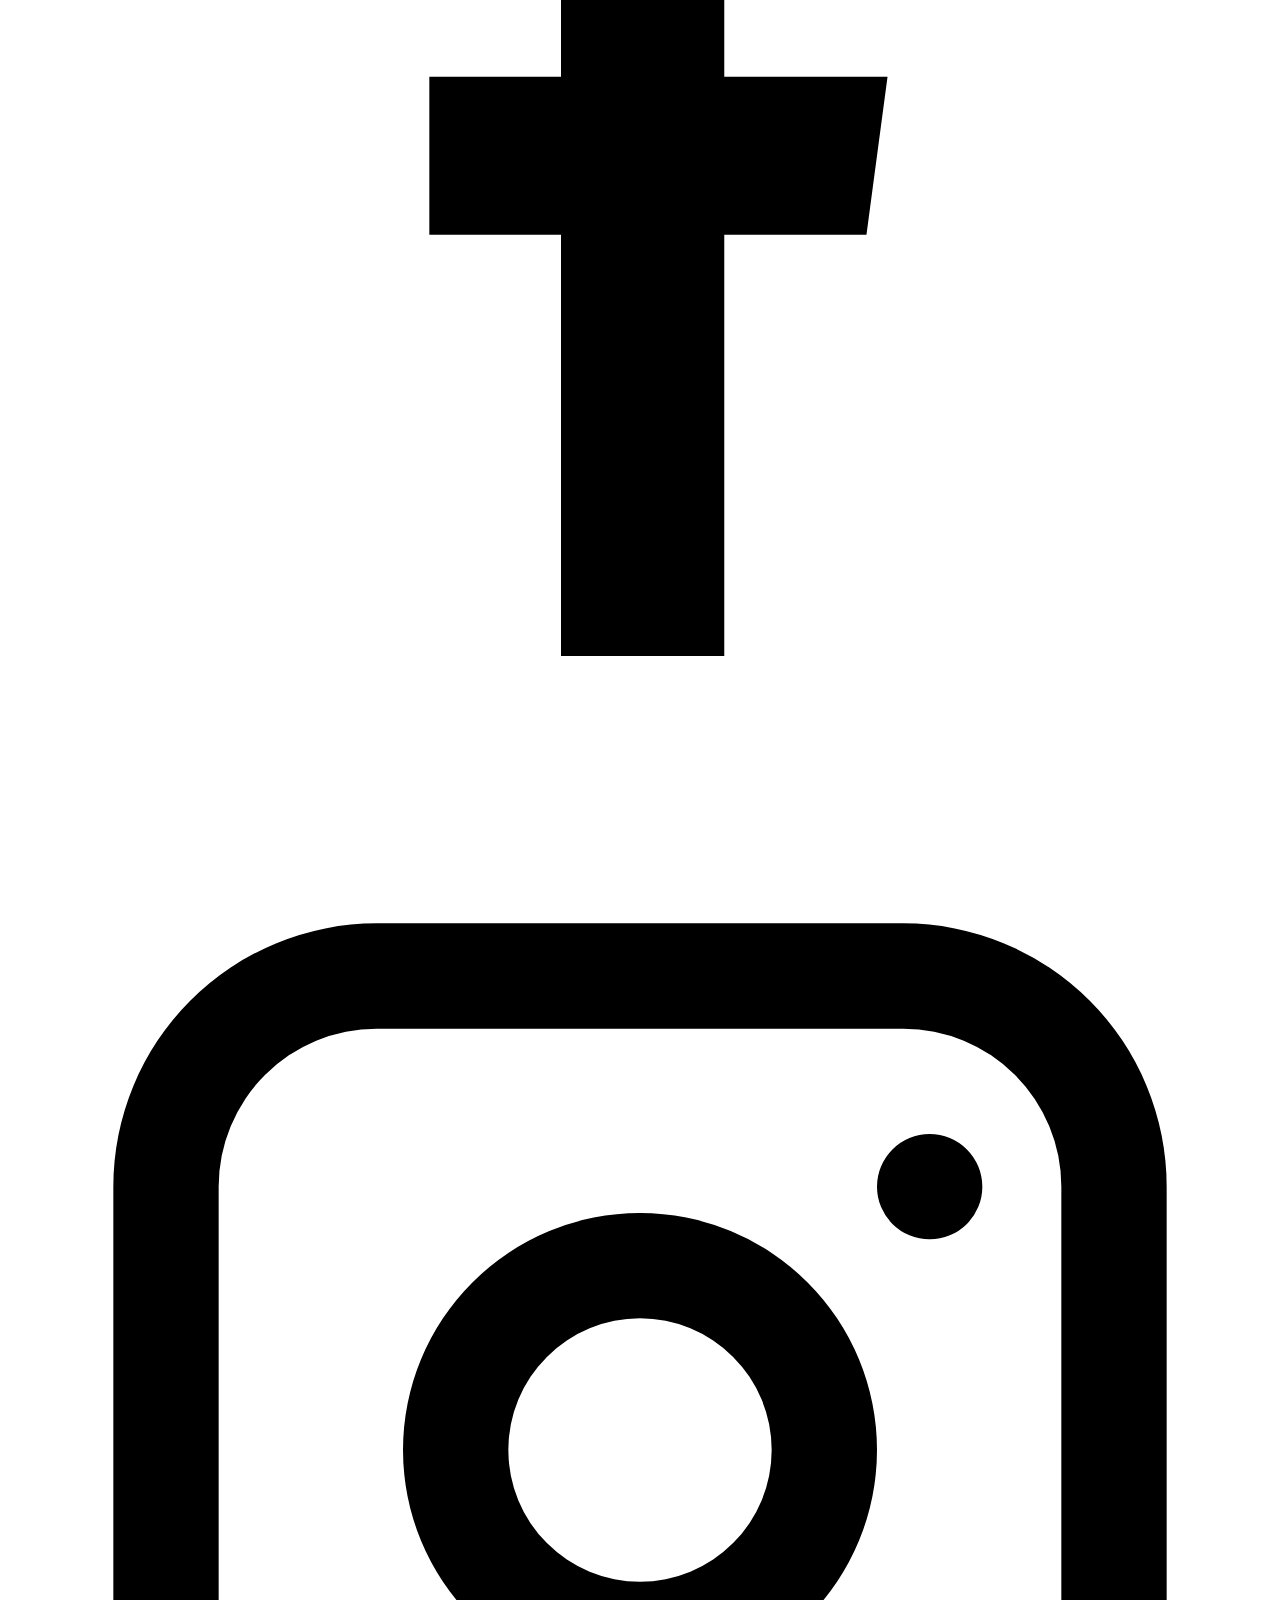
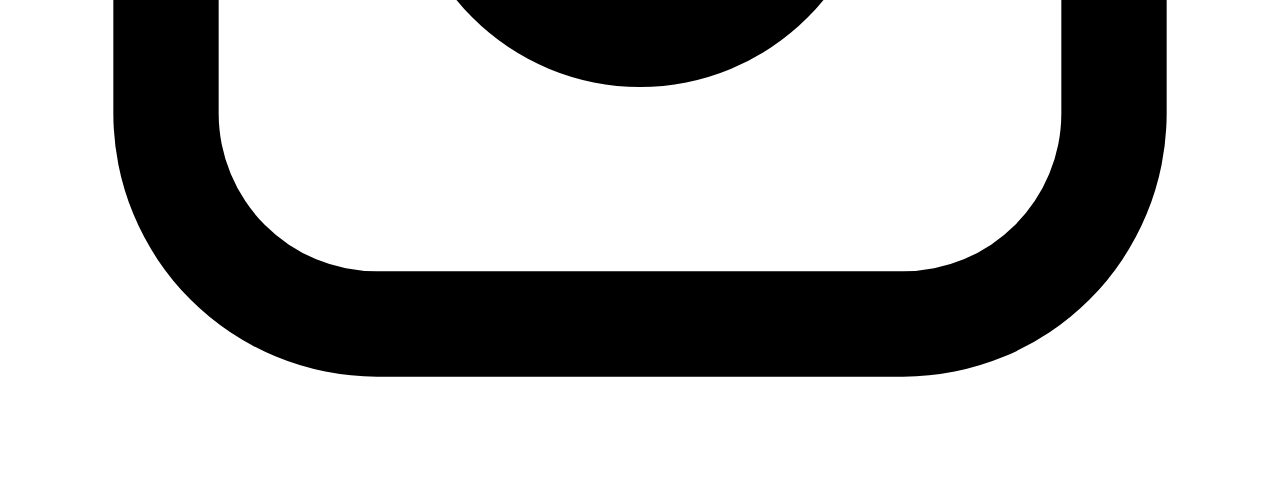
==== commit 19b31c52: "Add files via upload" ====
--- a/index.html
+++ b/index.html
@@ -1,7 +1,7 @@
 <!DOCTYPE html>
 <html lang="vi"><head><meta charset="UTF-8"><meta name="viewport" content="width=device-width,initial-scale=1">
 <title>Võ Ngọc Diễm — Portfolio</title><meta name="description" content="Portfolio của Võ Ngọc Diễm, sinh viên Tài chính – Ngân hàng Quốc tế Song bằng tại HUB: kinh nghiệm làm việc, học vấn, hoạt động và kỹ năng.">
-<meta name="theme-color" content="#f5f8ee"><link rel="preconnect" href="https://fonts.googleapis.com"><link rel="preconnect" href="https://fonts.gstatic.com" crossorigin>
+<meta name="theme-color" content="#f5f8ee"><link rel="icon" type="image/png" sizes="32x32" href="assets/images/favicon-32.png"><link rel="icon" type="image/png" sizes="192x192" href="assets/images/favicon-192.png"><link rel="apple-touch-icon" href="assets/images/favicon-192.png"><link rel="preconnect" href="https://fonts.googleapis.com"><link rel="preconnect" href="https://fonts.gstatic.com" crossorigin>
 <link href="https://fonts.googleapis.com/css2?family=Literata:ital,opsz,wght@0,7..72,400;0,7..72,500;0,7..72,600;1,7..72,400&family=Be+Vietnam+Pro:wght@400;500;600&display=swap" rel="stylesheet">
 <link rel="stylesheet" href="assets/css/style.css"></head><body>
 <header><div class="wrap nav"><a class="brand" href="#top">Võ Ngọc Diễm</a><button class="burger" id="burger" aria-expanded="false" aria-controls="menu">Menu</button><ul id="menu"><li><a href="#top">Trang chủ</a></li><li><a href="#experience">Kinh nghiệm</a></li><li><a href="#education">Học vấn</a></li><li><a href="#activities">Hoạt động</a></li><li><a href="#about">Giới thiệu</a></li><li><a href="#skills">Kỹ năng</a></li><li><a href="#contact">Liên hệ</a></li></ul></div></header>
@@ -14,16 +14,16 @@
 </section><section id="experience"><div class="page-head"><p class="eyebrow">Kinh nghiệm</p><h2>Kinh nghiệm làm việc</h2><p>Thực tập và những sản phẩm công việc mình đã thực hiện.</p></div><div class="tl"><div class="ti now"><div class="ph"><div class="frame r34"><img src="assets/images/pq-front.jpg" alt="Trụ sở công ty Phú Quý" loading="lazy" decoding="async"></div><div class="frame r34"><img src="assets/images/pq-studio.jpg" alt="Góc chụp sản phẩm tại Phú Quý" loading="lazy" decoding="async"></div></div><div><span class="stage">Thực tập</span><h3>Công ty Phú Quý · Nhập khẩu – phân phối đồ gia dụng</h3><ul class="list"><li>Học cách tính P&amp;L (lợi nhuận – chi phí) theo sản phẩm.</li><li>Triển khai catalog sản phẩm: chụp hình, đăng bài, tạo content.</li><li>Dùng Google Ads Script để chạy phân loại sản phẩm tự động; dùng công cụ Kalodata, Kaloboost.</li><li>Học dùng Claude AI và phân tích số liệu thị trường.</li><li>Tự học tạo website bằng Lovable, Claude, HTML/CSS, đăng tải qua GitHub Pages: <a class="u" href="https://minvoweb.github.io/mriauto/" target="_blank" rel="noopener noreferrer">minvoweb.github.io/mriauto</a></li></ul></div></div></div>
 <h3 style="margin:40px 0 16px;color:var(--moss)">Sản phẩm công việc</h3><div class="grid2"><a class="card" href="assets/files/Catalog_Super_Chef.pdf" target="_blank" rel="noopener"><h3>Catalog sản phẩm Super Chef</h3><p>Catalog 15 trang chương trình khuyến mãi tháng 8: chảo, nồi, dao và phụ kiện bếp.</p><span class="more">Xem catalog (PDF) →</span></a><a class="card" href="assets/files/Dashboard_Doi_Thu.html" target="_blank" rel="noopener"><h3>Dashboard bản đồ đối thủ</h3><p>Dashboard 9 màn hình phân tích đối thủ ngành gia dụng bếp Việt Nam.</p><span class="more">Xem dashboard →</span></a></div>
 </section><section id="education"><div class="page-head"><p class="eyebrow">Học vấn</p><h2>Con đường học tập</h2><p>Không đi theo một đường thẳng. Mình đi theo những điều khiến bản thân muốn hiểu sâu hơn.</p></div><div class="tl"><div class="ti"><div class="ph"><div class="frame r43"><img src="assets/images/vovinam-1.jpg" alt="Giải Vovinam" loading="lazy" decoding="async"></div><div class="frame r43"><img src="assets/images/vovinam-2.jpg" alt="Võ phục Vovinam" loading="lazy" decoding="async"></div></div><div><span class="stage">Cấp 1</span><h3>Vovinam · Rèn ý chí</h3><p>Bắt đầu hành trình võ thuật qua các giải đấu từ cấp thành phố đến cấp tỉnh, đạt 9 huy chương ở nội dung đối kháng và quyền thuật.</p></div></div>
-<div class="ti"><div class="ph"><div class="frame r43"><img src="assets/images/lien-doi.jpg" alt="Liên đội THCS Châu Văn Liêm" loading="lazy" decoding="async"></div><div class="frame r43"><img src="assets/images/certs-1.jpg" alt="Giấy khen" loading="lazy" decoding="async"></div></div><div><span class="stage">Cấp 2</span><h3>Châu Văn Liêm · Học cách dẫn dắt</h3><p>4 năm là lớp trưởng, 1 năm là ủy viên Ban chỉ huy Liên đội trường THCS Châu Văn Liêm.</p></div></div>
+<div class="ti"><div class="ph"><div class="frame r43"><img src="assets/images/lien-doi.jpg" alt="Liên đội THCS Châu Văn Liêm" loading="lazy" decoding="async"></div><div class="frame r43"><img src="assets/images/certs-1.jpg" alt="Giấy khen" loading="lazy" decoding="async"></div><div class="frame" style="grid-column:1/-1;aspect-ratio:3/2"><img src="assets/images/cap2-group.jpg" alt="Ảnh chụp chung cùng các bạn" loading="lazy" decoding="async" style="object-position:center 25%"></div></div><div><span class="stage">Cấp 2</span><h3>Châu Văn Liêm · Học cách dẫn dắt</h3><p>4 năm là lớp trưởng, 1 năm là ủy viên Ban chỉ huy Liên đội trường THCS Châu Văn Liêm.</p></div></div>
 <div class="ti"><div class="ph t3"><div class="frame sq"><img src="assets/images/certs-2.jpg" alt="Giấy khen và huy chương" loading="lazy" decoding="async"></div><div class="frame sq"><img src="assets/images/military-1.jpg" alt="Đoàn đón thượng tướng" loading="lazy" decoding="async"></div><div class="frame sq"><img src="assets/images/military-2.jpg" alt="Đoàn đón thượng tướng" loading="lazy" decoding="async"></div></div><div><span class="stage">Cấp 3</span><h3>Trịnh Hoài Đức · Bứt phá học thuật</h3><p>Đậu vào Trường THPT Trịnh Hoài Đức — nhóm trường có điểm chuẩn cao nhất tỉnh sau khối chuyên. Đạt 2 năm học sinh giỏi, 1 năm học sinh xuất sắc, 836 điểm ĐGNL và 356 điểm V-SAT. Được tham gia đoàn đón thượng tướng. Tham gia trại hè tiếng Anh tại RMIT.</p></div></div>
 <div class="ti now"><div class="ph"><div class="frame r43"><img src="assets/images/hub-1.jpg" alt="Võ Ngọc Diễm tại HUB" loading="lazy" decoding="async"></div><div class="frame r43"><img src="assets/images/hub-2.jpg" alt="Sảnh Đại học Ngân hàng TP.HCM" loading="lazy" decoding="async"></div></div><div><span class="stage">Đại học — nay</span><h3>HUB · Tài chính – Ngân hàng Quốc tế Song bằng</h3><p>Theo học chương trình song bằng tại Đại học Ngân hàng TP.HCM (HUB), tiếp tục phát triển tư duy tài chính, ngoại ngữ và khả năng thích nghi. Kết hợp chương trình đào tạo của Đại học TULON (Pháp), được công nhận bởi Liên minh châu Âu.</p></div></div></div></section><section id="activities"><div class="page-head"><p class="eyebrow">Hoạt động</p><h2>Hoạt động &amp; trải nghiệm</h2><p>Hoạt động học thuật và những bài học ngoài trang sách.</p></div><h2 class="sec" style="margin-top:0">Hoạt động học thuật</h2><ul class="list"><li><b>Cuộc thi E-commerce Export Challenge HUB 2026</b> (tháng 10–11/2026): cuộc thi học thuật về xuất khẩu qua thương mại điện tử xuyên biên giới (sàn Amazon), do Viện Đào tạo Quốc tế – HUB chủ trì, phối hợp Khoa Hệ thống thông tin quản lý, Khoa Quản trị kinh doanh và Amazon Seller Education Vietnam. Thành viên nhóm 1, đã vượt qua vòng loại và đang tiếp tục thi.</li><li><b>Khóa học Blockchain and Digital Assets</b> (HUB phối hợp German Sparkassenstiftung Asia, giảng viên Dr. Cam-Duc Au, 19–23/10/2026).</li><li><b>Tiếng Anh:</b> điểm đầu vào HUB Speaking 6.5; đang học IELTS, mục tiêu 6.5.</li><li><b>CFA:</b> đang tìm hiểu và chuẩn bị tham gia chương trình.</li></ul>
 <h2 class="sec">Điều mình học được ngoài trang sách</h2><div class="grid3">
 <div class="card"><div class="frame r43"><img src="assets/images/card-vovinam.jpg" alt="Vovinam" loading="lazy" decoding="async"></div><h3 style="margin-top:16px">Vovinam kiên cường</h3><p>Từ huấn luyện đến thi đấu đối kháng và quyền thuật, võ thuật rèn cho mình sự bền bỉ, kỷ luật và khả năng đứng dậy sau mỗi lần thử thách.</p></div>
-<div class="card"><div class="frame r43"><img src="assets/images/card-leader.jpg" alt="Hoạt động Liên đội" loading="lazy" decoding="async"></div><h3 style="margin-top:16px">Dám thử thách tiên phong</h3><p>Mình luôn sẵn sàng thử sức ở vai trò mới. Mình muốn trở thành người tiên phong: tự tin nhận trách nhiệm, kết nối đội nhóm và cùng mọi người tiến về phía trước.</p></div>
-<div class="card"><div class="frame r43"><img src="assets/images/card-camp.jpg" alt="Trải nghiệm quân sự" loading="lazy" decoding="async"></div><div class="gal" style="margin-top:8px"><div class="frame sq"><img src="assets/images/rmit-building.jpg" alt="Trại hè RMIT" loading="lazy" decoding="async"></div><div class="frame sq"><img src="assets/images/rmit-class.jpg" alt="Hoạt động trại hè RMIT" loading="lazy" decoding="async"></div><div class="frame sq"><img src="assets/images/rmit-table.jpg" alt="Làm việc nhóm tại RMIT" loading="lazy" decoding="async"></div><div class="frame sq"><img src="assets/images/rmit-group.jpg" alt="Nhóm trại hè RMIT" loading="lazy" decoding="async"></div><div class="frame sq"><img src="assets/images/rmit-cert.jpg" alt="Chứng chỉ RMIT" loading="lazy" decoding="async"></div></div><h3>Bước ra khỏi vùng an toàn</h3><p>Trại hè RMIT 100% tiếng Anh, thực tập tại công ty Phú Quý và trải nghiệm quân sự giúp mình rèn giao tiếp, thuyết trình, tư duy công việc và tính kỷ luật.</p></div></div></section><section id="about"><div class="page-head"><p class="eyebrow">Giới thiệu</p><h2>Câu chuyện, góc nhìn</h2><p>Không chỉ là những gì mình đã làm, mà còn là cách mình nhìn thế giới.</p></div><div class="grid2" style="align-items:start"><div><blockquote class="quote">"Mình tin rằng một hành trình đáng nhớ được tạo nên từ những lần dám thử."</blockquote><p class="prose">Từ sàn đấu Vovinam, tổ trưởng, đội trưởng, lớp trưởng, ủy viên chi đội, MC chào cờ, trại hè 100% tiếng Anh, học sinh xuất sắc, học việc ở công ty hơn 30 năm trong lĩnh vực nhập khẩu – phân phối đồ gia dụng, đến Đại học Ngân hàng TP.HCM — top trường hàng đầu về ngành ngân hàng ở Việt Nam. Mỗi chặng đường cho mình thêm một cách để trưởng thành. Đây là nơi mình lưu lại những điều đã rèn nên mình.</p></div><div class="grid2"><div class="frame r34"><img src="assets/images/story-1.jpg" alt="Ảnh cá nhân" loading="lazy" decoding="async"></div><div class="frame r34"><img src="assets/images/story-2.jpg" alt="Ảnh cá nhân" loading="lazy" decoding="async"></div></div></div></section><section id="skills"><div class="page-head"><p class="eyebrow">Kỹ năng</p><h2>Những điều mình đang rèn mỗi ngày</h2><p>Kỹ năng không đứng yên — đây là những gì mình đang sử dụng, học thêm và biến thành thế mạnh riêng.</p></div><div class="grid2"><div class="card"><h3>Chuyên môn</h3><ul class="list"><li>Học kiến thức nền tảng về Tài chính – Ngân hàng tại HUB, kết hợp chương trình đào tạo của Đại học TULON (Pháp), được công nhận bởi Liên minh châu Âu.</li><li>Cải thiện kỹ năng tiếng Anh thông qua chương trình quốc tế song bằng.</li><li>Học tin học văn phòng và các kỹ năng sử dụng công cụ AI.</li><li>Kết hợp kiến thức với các ứng dụng thực tế trong học tập và công việc.</li></ul></div>
+<div class="card"><div class="frame r43"><img src="assets/images/card-leader.jpg" style="object-position:center 48%" alt="Hoạt động Liên đội" loading="lazy" decoding="async"></div><h3 style="margin-top:16px">Dám thử thách tiên phong</h3><p>Mình luôn sẵn sàng thử sức ở vai trò mới. Mình muốn trở thành người tiên phong: tự tin nhận trách nhiệm, kết nối đội nhóm và cùng mọi người tiến về phía trước.</p></div>
+<div class="card"><div class="frame r43"><img src="assets/images/rmit-table.jpg" alt="Làm việc nhóm tại trại hè RMIT" style="object-position:center 45%" loading="lazy" decoding="async"></div><div class="gal" style="margin-top:8px"><div class="frame sq"><img src="assets/images/rmit-building.jpg" alt="Trại hè RMIT" loading="lazy" decoding="async"></div><div class="frame sq"><img src="assets/images/rmit-class.jpg" alt="Hoạt động trại hè RMIT" loading="lazy" decoding="async"></div><div class="frame sq"><img src="assets/images/card-camp.jpg" alt="Trải nghiệm quân sự" loading="lazy" decoding="async"></div><div class="frame sq"><img src="assets/images/rmit-group.jpg" alt="Nhóm trại hè RMIT" loading="lazy" decoding="async"></div><div class="frame sq"><img src="assets/images/rmit-cert.jpg" alt="Chứng chỉ RMIT" loading="lazy" decoding="async"></div></div><h3>Bước ra khỏi vùng an toàn</h3><p>Trại hè RMIT 100% tiếng Anh, thực tập tại công ty Phú Quý và trải nghiệm quân sự giúp mình rèn giao tiếp, thuyết trình, tư duy công việc và tính kỷ luật.</p></div></div></section><section id="about"><div class="page-head"><p class="eyebrow">Giới thiệu</p><h2>Câu chuyện, góc nhìn</h2><p>Không chỉ là những gì mình đã làm, mà còn là cách mình nhìn thế giới.</p></div><div class="grid2" style="align-items:start"><div><blockquote class="quote">"Mình tin rằng một hành trình đáng nhớ được tạo nên từ những lần dám thử."</blockquote><p class="prose">Từ sàn đấu Vovinam, tổ trưởng, đội trưởng, lớp trưởng, ủy viên chi đội, MC chào cờ, trại hè 100% tiếng Anh, học sinh xuất sắc, học việc ở công ty hơn 30 năm trong lĩnh vực nhập khẩu – phân phối đồ gia dụng, đến Đại học Ngân hàng TP.HCM — top trường hàng đầu về ngành ngân hàng ở Việt Nam. Mỗi chặng đường cho mình thêm một cách để trưởng thành. Đây là nơi mình lưu lại những điều đã rèn nên mình.</p></div><div class="grid2"><div class="frame r34"><img src="assets/images/story-1.jpg" alt="Ảnh cá nhân" loading="lazy" decoding="async"></div><div class="frame r34"><img src="assets/images/story-2.jpg" alt="Ảnh cá nhân" loading="lazy" decoding="async"></div></div></div></section><section id="skills"><div class="page-head"><p class="eyebrow">Kỹ năng</p><h2>Những điều mình đang rèn mỗi ngày</h2><p>Kỹ năng không đứng yên — đây là những gì mình đang sử dụng, học thêm và biến thành thế mạnh riêng.</p></div><div class="grid2"><div class="card"><h3>Chuyên môn</h3><ul class="list"><li>Học kiến thức nền tảng về Tài chính – Ngân hàng tại HUB, kết hợp chương trình đào tạo của Đại học TULON (Pháp), được công nhận bởi Liên minh châu Âu.</li><li>Cải thiện kỹ năng tiếng Anh thông qua chương trình quốc tế song bằng.</li><li>Học tin học văn phòng và các kỹ năng sử dụng công cụ AI.</li><li>Kết hợp kiến thức với các ứng dụng thực tế trong học tập và công việc.</li></ul></div>
 <div class="card"><h3>Kỹ năng mềm</h3><ul class="list"><li>Lãnh đạo &amp; tổ chức đội nhóm</li><li>Thuyết trình &amp; dẫn chương trình (MC chào cờ)</li><li>Kỷ luật &amp; khả năng thích nghi trong môi trường mới</li></ul></div></div>
 <h2 class="sec">Ngoại ngữ</h2><p class="prose">Tiếng Anh: điểm đầu vào HUB Speaking 6.5; đang học IELTS, mục tiêu 6.5.</p>
-<h2 class="sec">Công cụ sử dụng</h2><div class="pills"><span class="pill">Claude AI</span><span class="pill">Lovable</span><span class="pill">HTML/CSS</span><span class="pill">GitHub Pages</span><span class="pill">Google Ads Script</span><span class="pill">Kalodata</span><span class="pill">Kaloboost</span><span class="pill">Tin học văn phòng</span></div></section><section id="contact"><div class="page-head"><p class="eyebrow">Liên hệ</p><h2>Kết nối với mình</h2><p>Nếu bạn muốn trao đổi cơ hội thực tập, hợp tác, hoặc đơn giản là làm quen — mình luôn sẵn sàng.</p></div><div class="grid2" style="align-items:start"><ul class="contact"><li><a href="mailto:vongocdiem43974497@gmail.com">Email <span>→</span></a></li><li><a href="https://www.facebook.com/diem.vongoc.562/" target="_blank" rel="noopener noreferrer">Facebook <span>→</span></a></li><li><a href="https://www.instagram.com/phoebe43974397/" target="_blank" rel="noopener noreferrer">Instagram <span>→</span></a></li></ul>
+<h2 class="sec">Công cụ sử dụng</h2><div class="pills"><span class="pill">Claude AI</span><span class="pill">Lovable</span><span class="pill">HTML/CSS</span><span class="pill">GitHub Pages</span><span class="pill">Google Ads Script</span><span class="pill">Kalodata</span><span class="pill">Kaloboost</span><span class="pill">Tin học văn phòng</span></div></section><section id="contact"><div class="page-head"><p class="eyebrow">Liên hệ</p><h2>Kết nối với mình</h2><p>Nếu bạn muốn trao đổi cơ hội thực tập, hợp tác, hoặc đơn giản là làm quen — mình luôn sẵn sàng.</p></div><div class="grid2" style="align-items:start"><ul class="contact"><li><span class="plain">Email: vongocdiem43974497@gmail.com</span></li><li><a href="https://www.facebook.com/diem.vongoc.562/" target="_blank" rel="noopener noreferrer">Facebook <span>→</span></a></li><li><a href="https://www.instagram.com/phoebe43974397/" target="_blank" rel="noopener noreferrer">Instagram <span>→</span></a></li></ul>
 <div class="card"><h3>CV / Hồ sơ năng lực</h3><p>Tải bản CV đầy đủ của mình để xem chi tiết học vấn, kinh nghiệm và kỹ năng.</p><div class="btns"><a class="btn p" href="assets/files/CV_Vo_Ngoc_Diem.pdf" download>Tải CV (PDF)</a></div></div></div></section></div></main>
 <footer><div class="wrap fi"><span>Võ Ngọc Diễm — Portfolio cá nhân © 2026</span><div class="soc">
       <a href="mailto:vongocdiem43974497@gmail.com" aria-label="Gửi email cho Võ Ngọc Diễm" title="Email">
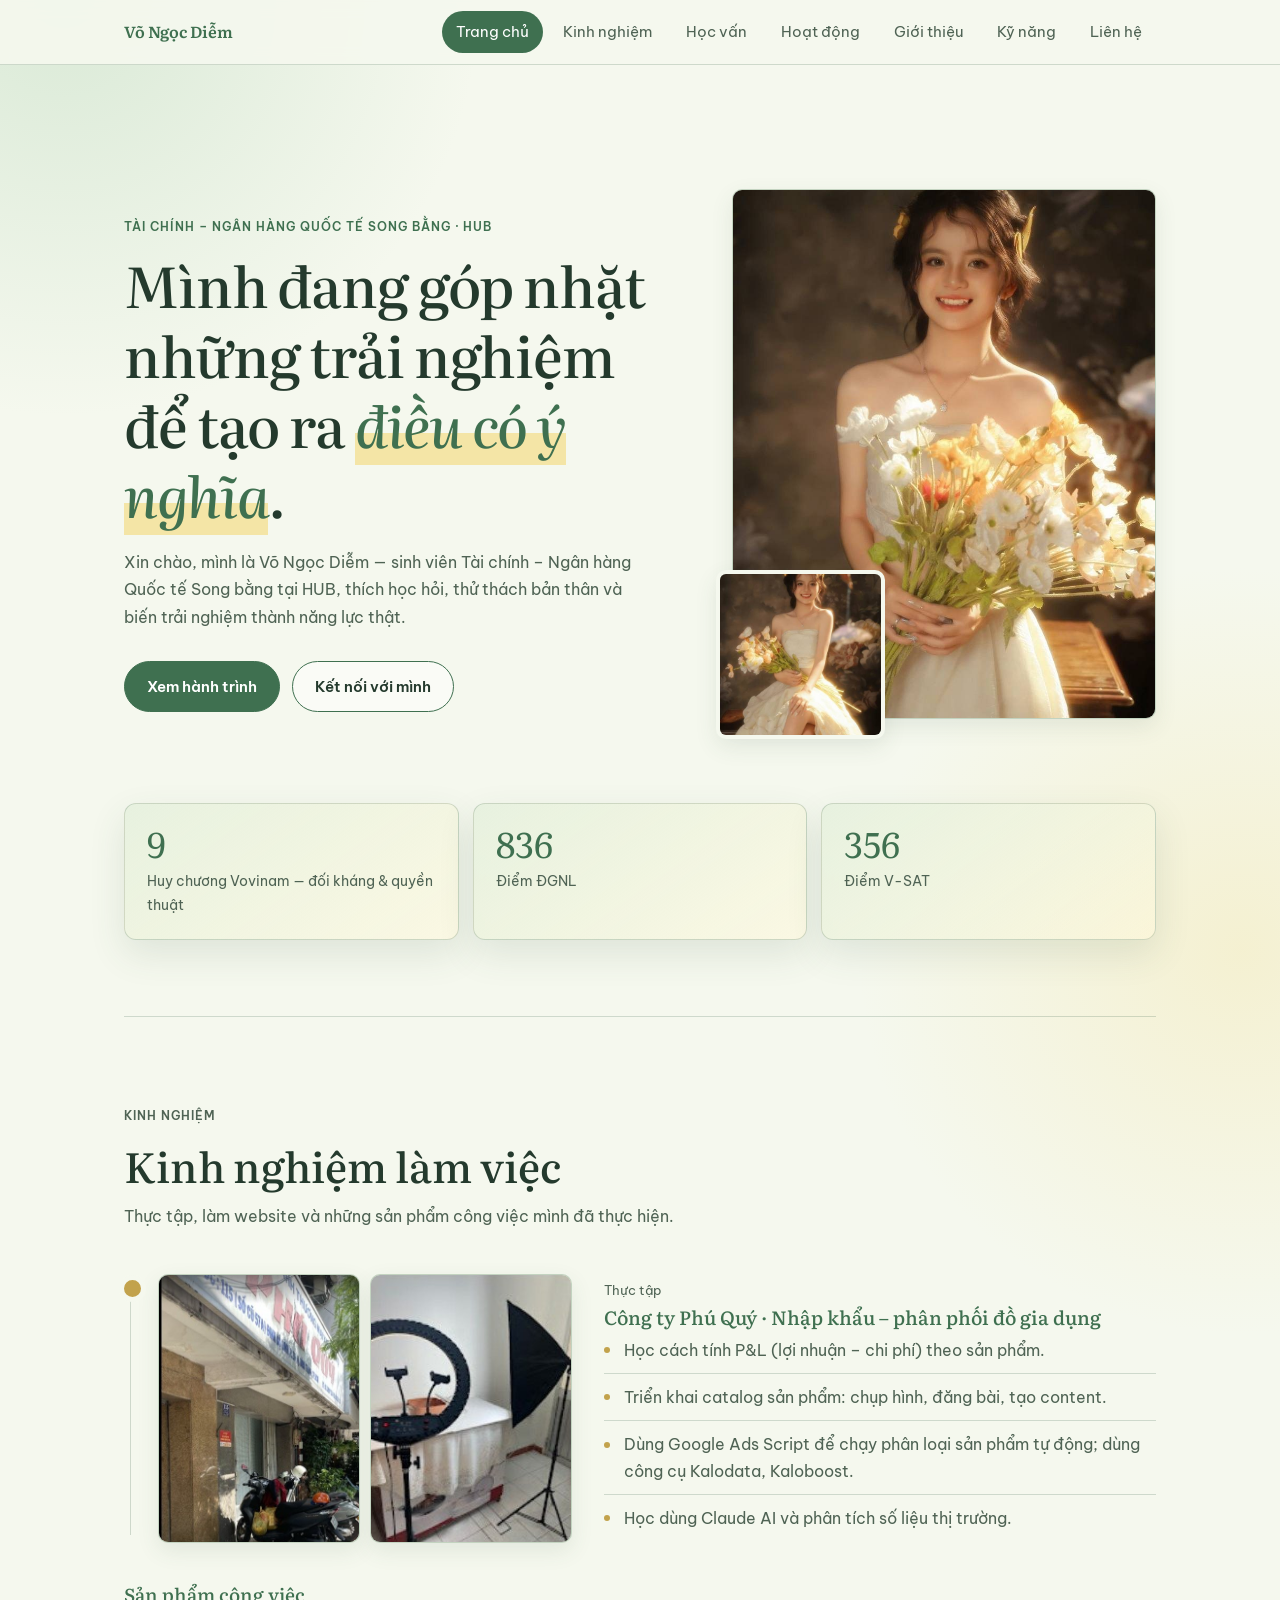
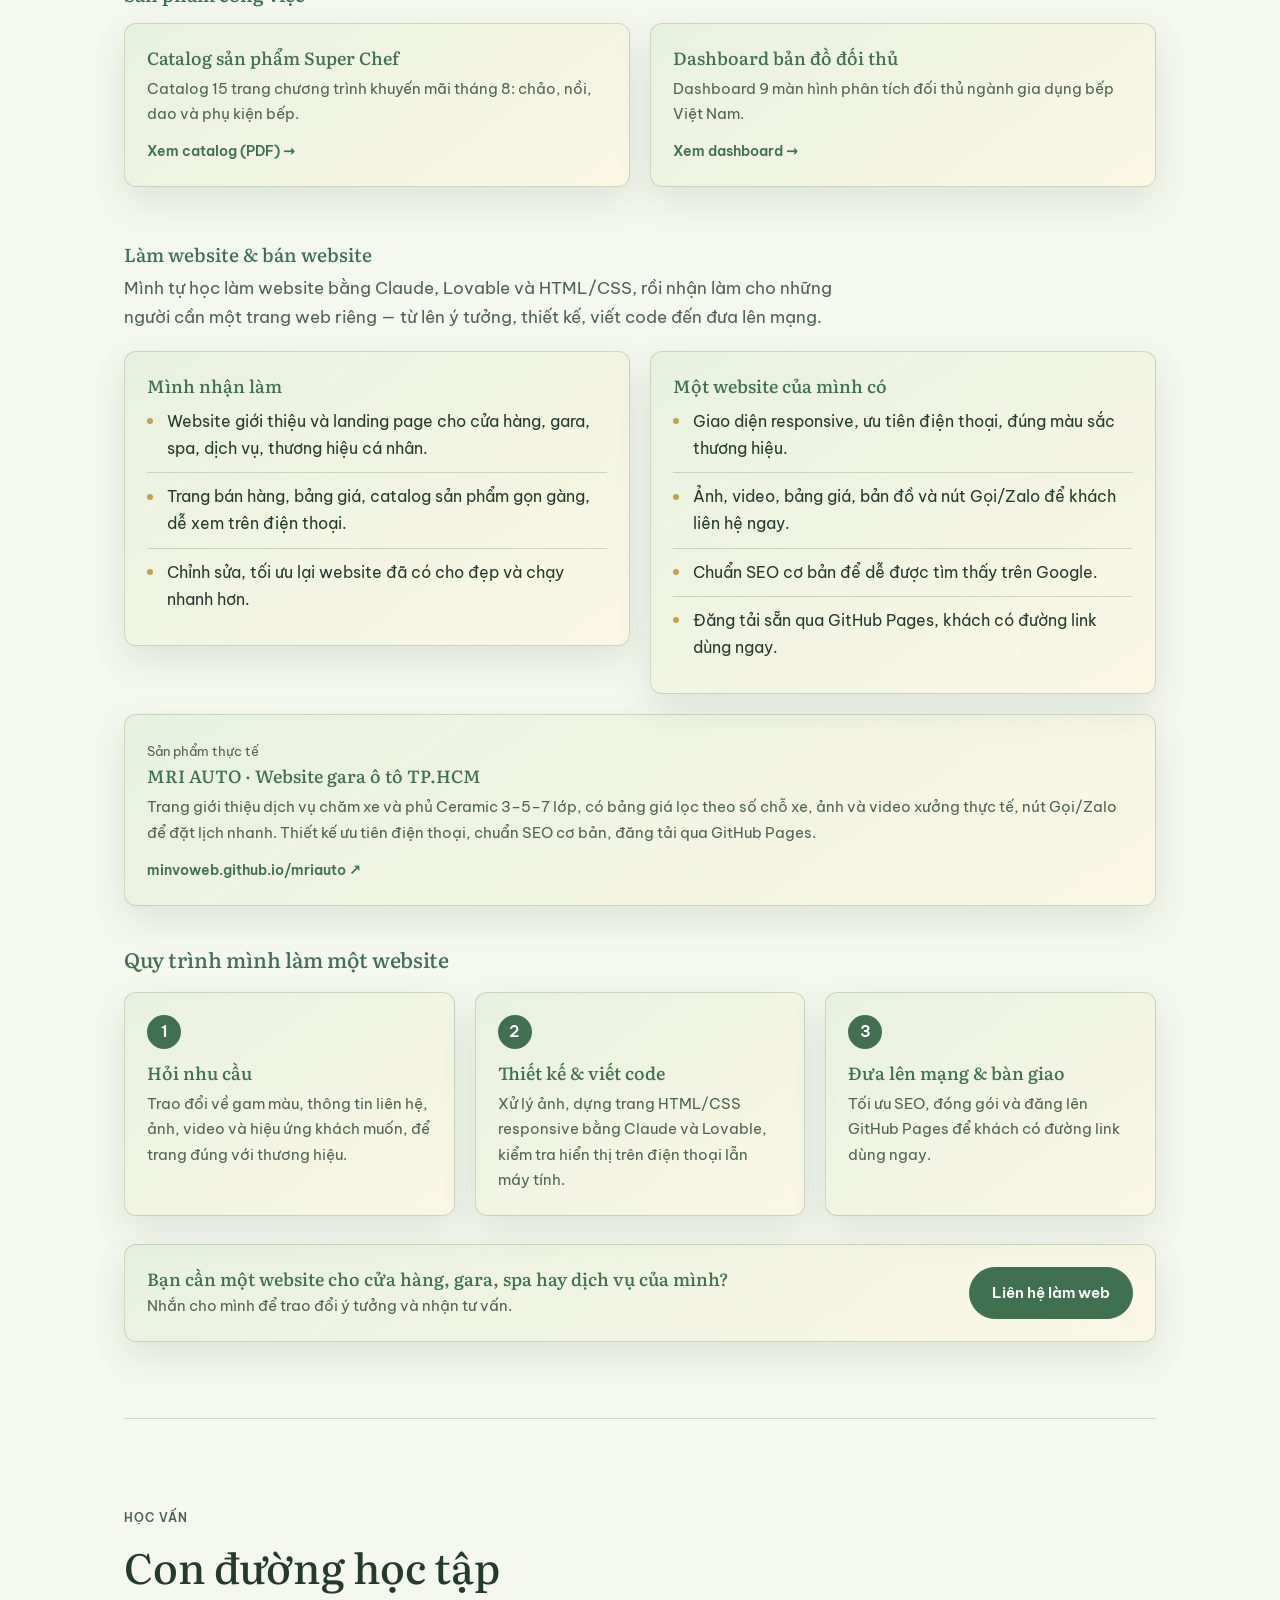
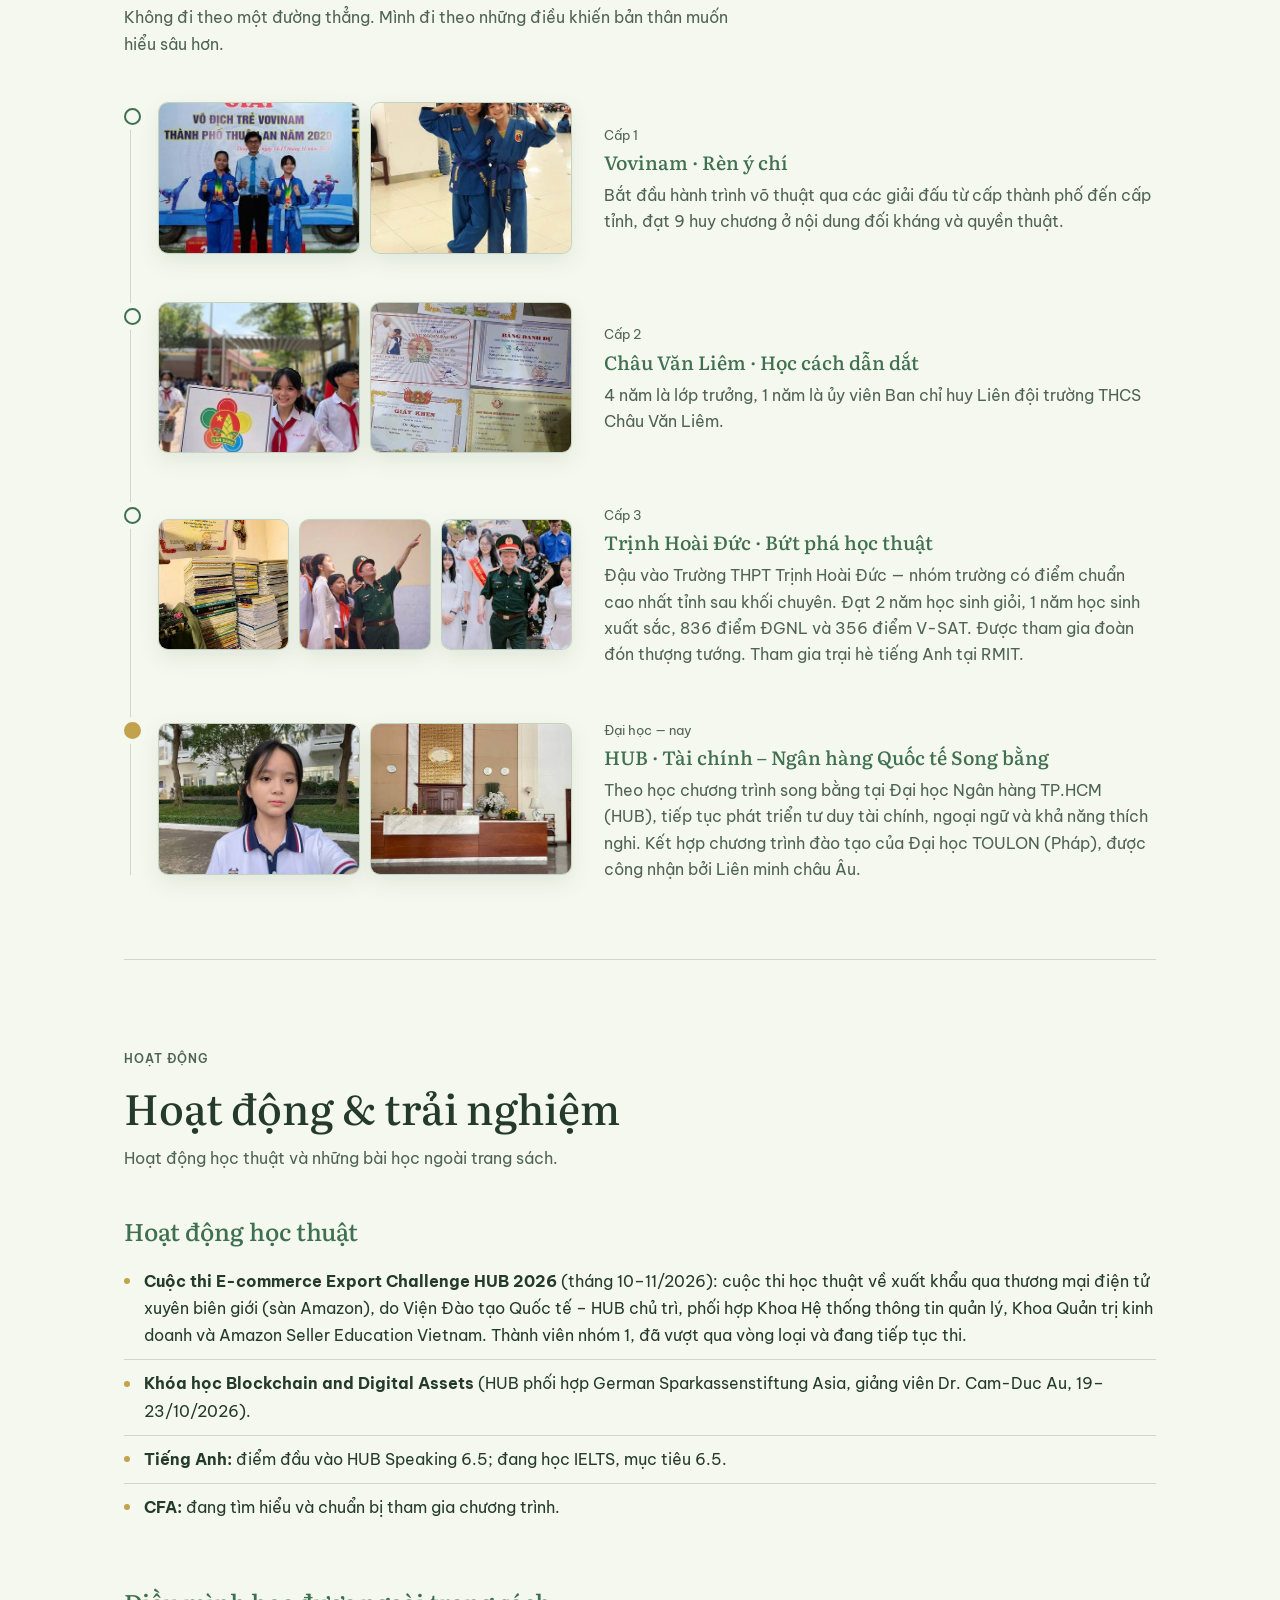
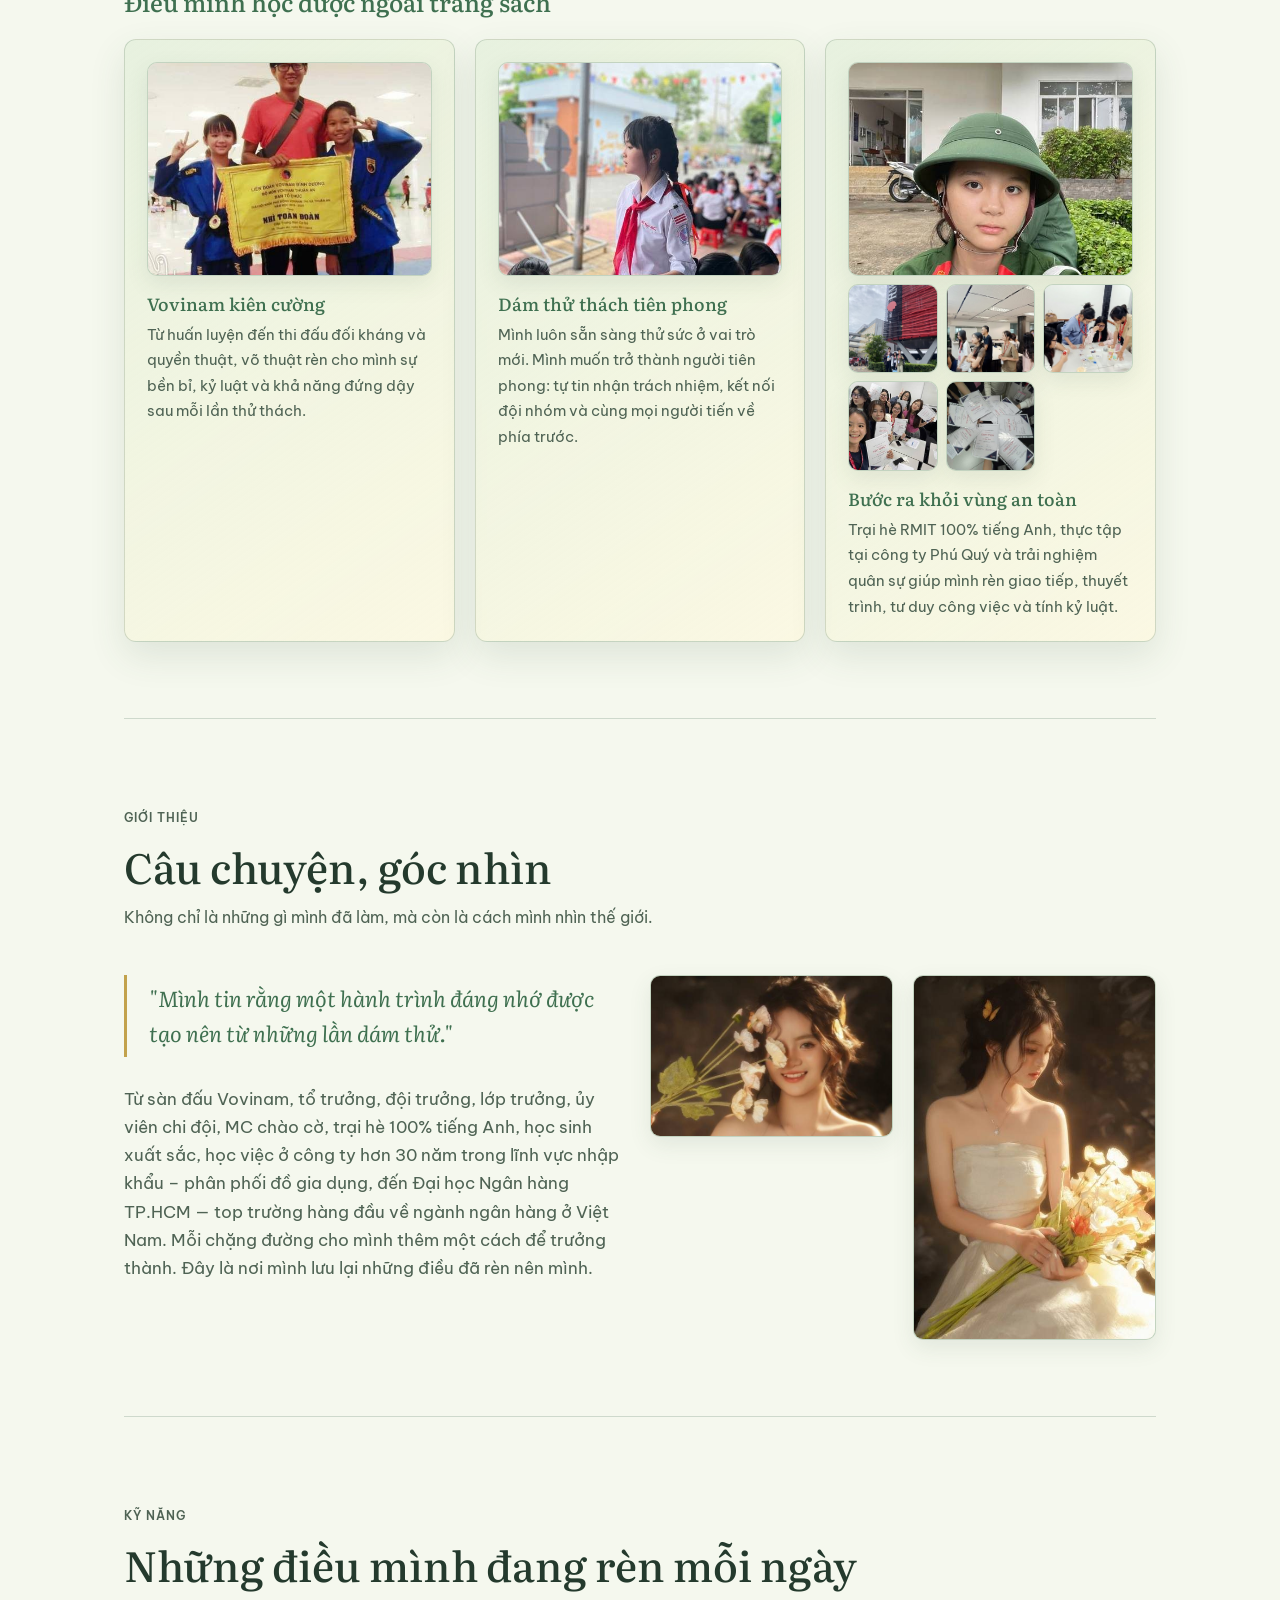
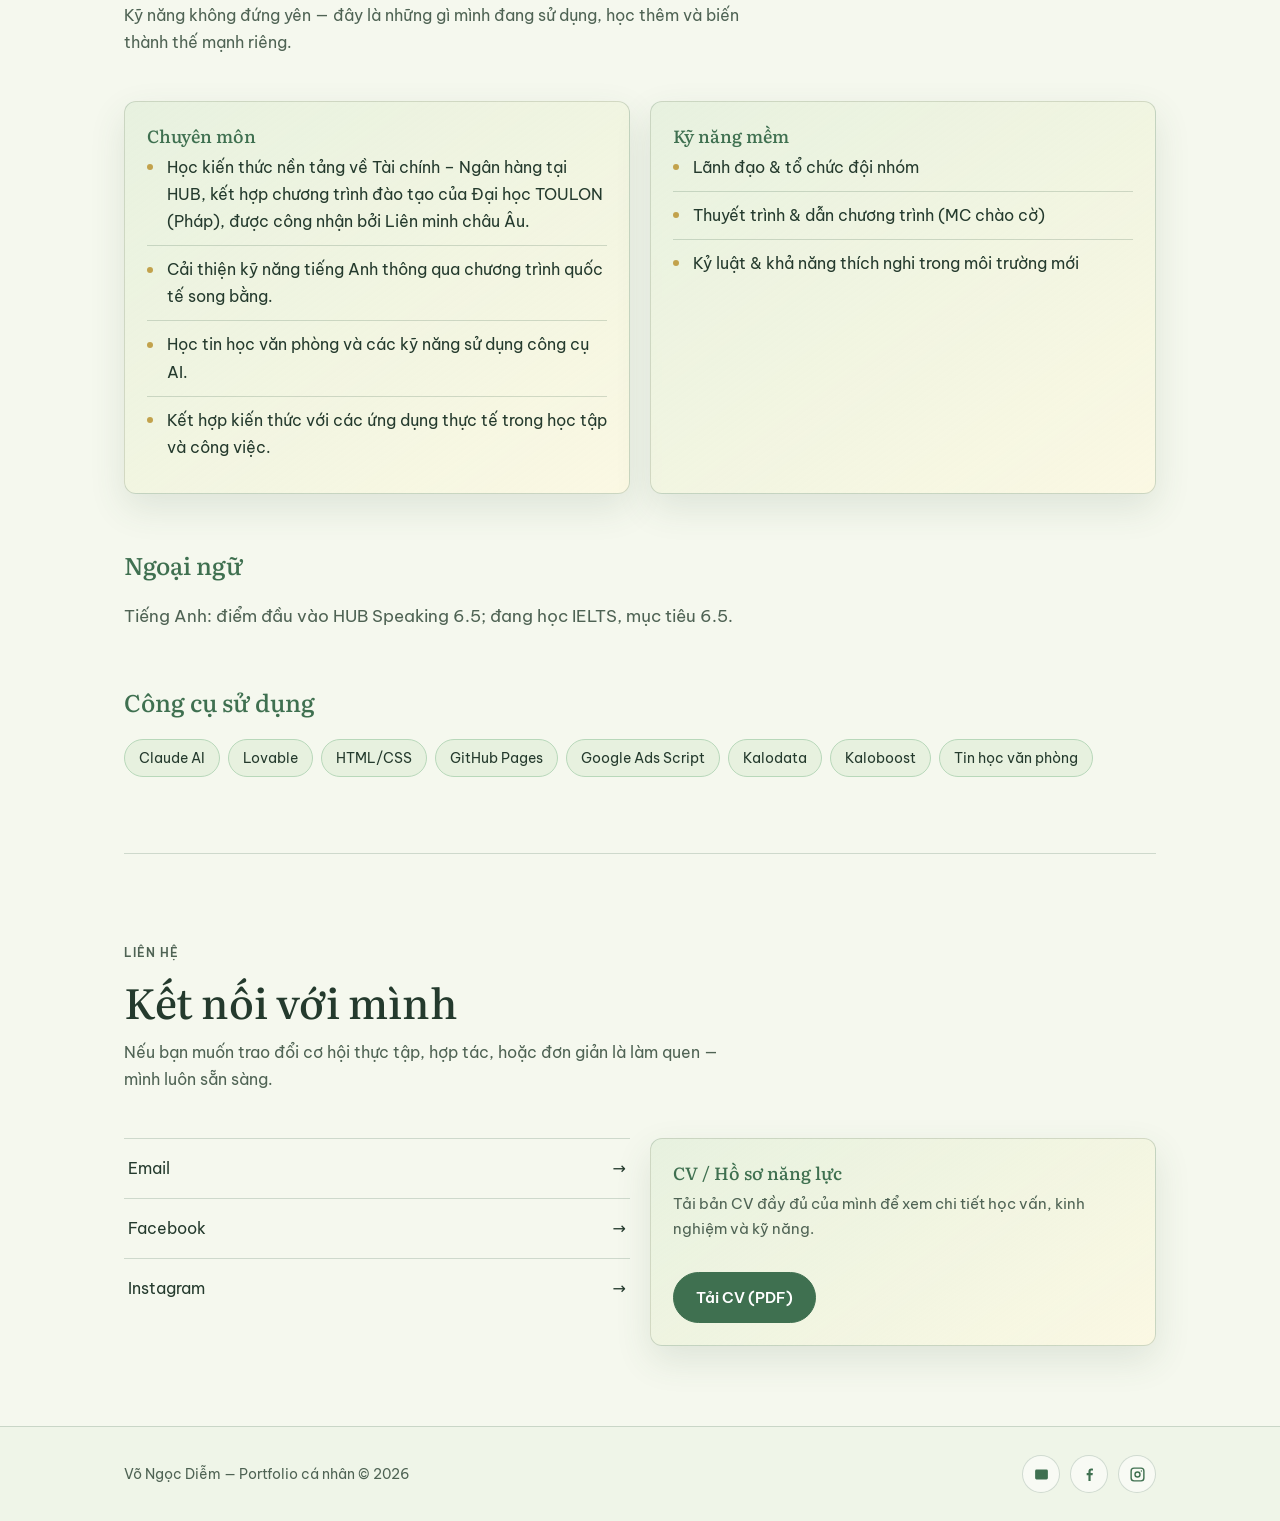
==== commit 52d4db14: "Add files via upload" ====
--- a/index.html
+++ b/index.html
@@ -1,29 +1,146 @@
 <!DOCTYPE html>
 <html lang="vi"><head><meta charset="UTF-8"><meta name="viewport" content="width=device-width,initial-scale=1">
-<title>Võ Ngọc Diễm — Portfolio</title><meta name="description" content="Portfolio của Võ Ngọc Diễm, sinh viên Tài chính – Ngân hàng Quốc tế Song bằng tại HUB: kinh nghiệm làm việc, học vấn, hoạt động và kỹ năng.">
-<meta name="theme-color" content="#f5f8ee"><link rel="icon" type="image/png" sizes="32x32" href="assets/images/favicon-32.png"><link rel="icon" type="image/png" sizes="192x192" href="assets/images/favicon-192.png"><link rel="apple-touch-icon" href="assets/images/favicon-192.png"><link rel="preconnect" href="https://fonts.googleapis.com"><link rel="preconnect" href="https://fonts.gstatic.com" crossorigin>
+<title>Võ Ngọc Diễm — Portfolio</title><meta name="description" content="Portfolio của Võ Ngọc Diễm, sinh viên Tài chính – Ngân hàng Quốc tế Song bằng tại HUB: kinh nghiệm làm việc (gồm làm website), học vấn, hoạt động và kỹ năng.">
+<meta name="theme-color" content="#f5f8ee"><link rel="preconnect" href="https://fonts.googleapis.com"><link rel="preconnect" href="https://fonts.gstatic.com" crossorigin>
 <link href="https://fonts.googleapis.com/css2?family=Literata:ital,opsz,wght@0,7..72,400;0,7..72,500;0,7..72,600;1,7..72,400&family=Be+Vietnam+Pro:wght@400;500;600&display=swap" rel="stylesheet">
-<link rel="stylesheet" href="assets/css/style.css"></head><body>
+<style>:root{--bg:#f5f8ee;--surface:#e7f1df;--ink:#243a2d;--soft:#4f6354;--moss:#3f7050;--sage:#b8d8ba;--yel:#f4e5a6;--gold:#c2a24c;--line:rgba(54,91,66,.2);--sh:0 14px 36px rgba(57,92,66,.12);--w:1080px}
+*{box-sizing:border-box}html{scroll-behavior:smooth}
+body{margin:0;font:16px/1.7 'Be Vietnam Pro',system-ui,sans-serif;color:var(--ink);background:radial-gradient(circle at 5% 0,rgba(184,216,186,.45),transparent 26rem),radial-gradient(circle at 97% 12%,rgba(244,229,166,.4),transparent 24rem),var(--bg);-webkit-font-smoothing:antialiased}
+h1,h2,h3{font-family:'Literata',serif;font-weight:500;line-height:1.25;margin:0}p{margin:0}a{color:inherit;text-decoration:none}img{max-width:100%;display:block}
+:focus-visible{outline:3px solid var(--gold);outline-offset:3px}
+.wrap{max-width:var(--w);margin:0 auto;padding:0 24px}
+header{position:sticky;top:0;z-index:50;background:rgba(245,248,238,.92);backdrop-filter:blur(8px);border-bottom:1px solid var(--line)}
+.nav{display:flex;align-items:center;justify-content:space-between;min-height:64px}
+.brand{font-family:'Literata',serif;font-weight:600;color:var(--moss)}
+.nav ul{display:flex;gap:6px;list-style:none;margin:0;padding:0}
+.nav ul a{display:block;padding:8px 14px;border-radius:99px;font-size:.92rem;color:var(--soft)}
+.nav ul a:hover{background:var(--surface)}.nav ul a[aria-current=page]{background:var(--moss);color:#fff}
+.burger{display:none;background:none;border:1px solid var(--line);border-radius:8px;padding:8px 12px;font:inherit;color:var(--ink);cursor:pointer}
+@media(max-width:760px){.burger{display:block}.nav ul{display:none;position:absolute;top:64px;left:0;right:0;flex-direction:column;background:var(--bg);padding:12px 24px 20px;border-bottom:1px solid var(--line)}.nav ul.open{display:flex}}
+main{padding:56px 0 80px}
+.eyebrow{font-size:.78rem;letter-spacing:.08em;text-transform:uppercase;font-weight:600;color:var(--moss);margin-bottom:12px}
+.page-head{margin-bottom:44px}.page-head h1{font-size:clamp(1.9rem,4vw,2.8rem)}.page-head p{margin-top:12px;color:var(--soft);max-width:56ch}
+h2.sec{font-size:1.5rem;margin:56px 0 22px;color:var(--moss)}
+.frame{border-radius:10px;overflow:hidden;background:var(--surface);border:1px solid var(--line);box-shadow:0 8px 22px rgba(57,92,66,.1)}
+.frame img{width:100%;height:100%;object-fit:cover;transition:transform .5s}@media(hover:hover){.frame:hover img{transform:scale(1.05)}}
+.sq{aspect-ratio:1}.r43{aspect-ratio:4/3}.r34{aspect-ratio:3/4}
+.hero{display:grid;grid-template-columns:1.3fr 1fr;gap:56px;align-items:center}
+.hero h1{font-size:clamp(2.1rem,5vw,3.5rem);letter-spacing:-.02em}.hero h1 em{color:var(--moss);background:linear-gradient(transparent 62%,var(--yel) 62%)}
+.hero p.sub{margin-top:20px;color:var(--soft);max-width:48ch}
+.photos{position:relative;padding-bottom:20px}.photos .main{aspect-ratio:4/5}.photos .acc{position:absolute;left:-16px;bottom:0;width:40%;aspect-ratio:1;border:4px solid var(--bg)}
+.btns{display:flex;gap:12px;flex-wrap:wrap;margin-top:30px}
+.btn{display:inline-flex;align-items:center;gap:8px;padding:12px 22px;border-radius:99px;font-weight:600;font-size:.94rem;border:1.5px solid var(--moss);transition:transform .2s}
+.btn:hover{transform:translateY(-2px)}.btn.p{background:var(--moss);color:#fff}.btn.g{background:rgba(255,255,255,.5)}
+.stats{display:grid;grid-template-columns:repeat(3,1fr);gap:14px;margin-top:64px}
+.card{background:linear-gradient(145deg,var(--surface),rgba(255,248,218,.55));border:1px solid var(--line);border-radius:12px;padding:22px;box-shadow:var(--sh)}
+.stat .n{font-family:'Literata',serif;font-size:2.2rem;color:var(--moss);line-height:1}.stat .l{margin-top:8px;font-size:.88rem;color:var(--soft)}
+.grid3{display:grid;grid-template-columns:repeat(3,1fr);gap:20px}.grid2{display:grid;grid-template-columns:1fr 1fr;gap:20px}
+a.card{display:block;transition:transform .25s}a.card:hover{transform:translateY(-4px)}
+.card h3{font-size:1.1rem;color:var(--moss);margin-bottom:8px}.card p{color:var(--soft);font-size:.94rem}.card .more{display:inline-block;margin-top:12px;font-weight:600;font-size:.9rem;color:var(--moss)}
+.card .gal{display:grid;grid-template-columns:repeat(3,1fr);gap:8px;margin-bottom:16px}
+.quote{font:italic 1.35rem/1.6 'Literata',serif;color:var(--moss);border-left:3px solid var(--gold);padding:6px 0 6px 22px;margin:0 0 28px;max-width:60ch}
+.prose{max-width:66ch;color:var(--soft);font-size:1.04rem}
+.tl{position:relative;padding-left:34px}.tl:before{content:"";position:absolute;left:6px;top:8px;bottom:8px;width:1px;background:var(--line)}
+.ti{position:relative;display:grid;grid-template-columns:minmax(220px,.9fr) 1.2fr;gap:32px;align-items:center;padding-bottom:48px}.ti:last-child{padding-bottom:0}
+.ti:before{content:"";position:absolute;left:-34px;top:6px;width:13px;height:13px;border-radius:50%;background:var(--bg);border:2px solid var(--moss);box-shadow:0 0 0 5px var(--bg)}
+.ti.now:before{background:var(--gold);border-color:var(--gold)}
+.ph{display:grid;grid-template-columns:repeat(2,1fr);gap:10px}.ph.t3{grid-template-columns:repeat(3,1fr)}
+.stage{font-size:.82rem;color:var(--soft)}.ti h3{font-size:1.2rem;color:var(--moss);margin:2px 0 8px}.ti p,.ti li{color:var(--soft);font-size:.97rem}
+ul.list{list-style:none;padding:0;margin:0;display:grid;gap:10px}ul.list li{position:relative;padding:0 0 10px 20px;border-bottom:1px solid var(--line)}ul.list li:last-child{border:0}
+ul.list li:before{content:"";position:absolute;left:0;top:.65em;width:6px;height:6px;border-radius:50%;background:var(--gold)}
+a.u{color:var(--moss);border-bottom:1px solid var(--line)}
+.pills{display:flex;flex-wrap:wrap;gap:8px}.pill{padding:6px 14px;border-radius:99px;background:var(--surface);border:1px solid var(--sage);font-size:.9rem}
+.contact li{border-top:1px solid var(--line)}.contact{list-style:none;padding:0;margin:0}.contact a{display:flex;justify-content:space-between;padding:16px 4px}.contact a:hover{padding-left:12px;color:var(--moss)}
+footer{border-top:1px solid var(--line);background:rgba(231,241,223,.4);padding:28px 0;font-size:.9rem;color:var(--soft)}
+.fi{display:flex;justify-content:space-between;align-items:center;gap:16px;flex-wrap:wrap}.soc{display:flex;gap:10px}
+.soc a{width:38px;height:38px;border-radius:50%;border:1px solid var(--line);display:grid;place-items:center;color:var(--moss);background:#fff8}.soc a:hover{background:var(--moss);color:#fff}
+.soc svg{width:17px;height:17px;fill:currentColor}.soc .em{fill:none;stroke:currentColor;stroke-width:1.8}
+@media(max-width:860px){.hero,.grid2,.ti{grid-template-columns:1fr}.grid3{grid-template-columns:1fr}.photos{max-width:460px}.ti{gap:16px}}
+@media(max-width:560px){.stats{grid-template-columns:1fr}main{padding-top:36px}}
+@media(prefers-reduced-motion:reduce){*{transition:none!important;scroll-behavior:auto!important}}
+section{padding:76px 0 0;scroll-margin-top:72px}section+section{margin-top:76px;border-top:1px solid var(--line)}
+.page-head h2{font-size:clamp(1.8rem,3.6vw,2.6rem)}main{padding:48px 0 80px}
+
+/* Làm web */
+.sec3{font-size:1.3rem;color:var(--moss);margin:56px 0 20px}
+.num{width:34px;height:34px;border-radius:50%;background:var(--moss);color:#fff;display:grid;place-items:center;font-weight:600;margin-bottom:12px}
+.cta{display:flex;align-items:center;justify-content:space-between;gap:20px;flex-wrap:wrap;margin-top:28px}.cta h3{margin-bottom:4px}
+
+/* ===== Mobile / tablet: giữ đúng tỉ lệ ảnh, xếp cột dọc hoặc lưới 2 cột ===== */
+.pics{display:grid;grid-template-columns:1fr 1fr;gap:20px;align-items:start}
+.ar-story1{aspect-ratio:3/2}.ar-story2{aspect-ratio:2/3}
+.ph{align-items:start}
+img{height:auto}.frame img{height:100%}
+@media(max-width:860px){
+  /* Tablet / điện thoại ngang: lưới 2 cột, ô thứ 3 trải rộng cả hàng */
+  .ph,.ph.t3{grid-template-columns:repeat(2,1fr);gap:12px}
+  .ph.t3 .frame:nth-child(3){grid-column:1/-1}
+  .ph.t3 .frame:nth-child(3){aspect-ratio:3/2}
+  .card .gal{grid-template-columns:repeat(2,1fr);gap:10px}
+  .card .gal .frame{aspect-ratio:3/4}
+  .card .gal .frame:last-child{grid-column:1/-1}
+  .pics{gap:12px}
+  .photos{margin:0 auto;width:100%}
+  .photos .main{aspect-ratio:2/3}
+  .stats{grid-template-columns:repeat(3,1fr)}
+  .stat .n{font-size:1.8rem}
+}
+@media(max-width:560px){
+  /* Điện thoại dọc: 1 cột, ảnh hiển thị theo tỉ lệ gốc, không cắt, không bóp */
+  .wrap{padding:0 18px}
+  .ph,.ph.t3{grid-template-columns:1fr;gap:12px}
+  .ph .frame,.ph.t3 .frame,.ph.t3 .frame:nth-child(3){aspect-ratio:auto;max-width:100%}
+  .ph .frame img,.pics .frame img,.card>.frame img{height:auto;max-height:78vh;object-fit:contain;background:var(--surface)}
+  .card>.frame{aspect-ratio:auto}
+  .pics{grid-template-columns:1fr}
+  .pics .frame{aspect-ratio:auto}
+  .card .gal{grid-template-columns:repeat(2,1fr);gap:8px}
+  .card .gal .frame{aspect-ratio:3/4}
+  .card .gal .frame:last-child{aspect-ratio:auto}
+  .card .gal .frame:last-child img{height:auto;max-height:70vh;object-fit:contain}
+  .photos{padding-bottom:28px}
+  .photos .main{aspect-ratio:auto}.photos .main img{height:auto}
+  .photos .acc{left:8px;bottom:0;width:34%}
+  .stats{grid-template-columns:1fr 1fr 1fr;gap:8px;margin-top:40px}
+  .stat{padding:14px 12px}.stat .n{font-size:1.5rem}.stat .l{font-size:.74rem}
+  .ti{padding-bottom:36px}
+}
+@media(min-width:561px) and (max-width:860px){
+  /* Tablet: lưới 2 cột đều nhau, mỗi ô khung 4:5, ảnh phủ đầy không méo */
+  .ph,.ph.t3{grid-template-columns:repeat(2,minmax(0,1fr));align-items:stretch}
+  .ph .frame,.ph.t3 .frame{aspect-ratio:4/5}
+  .ph .frame img{height:100%;max-height:none;object-fit:cover}
+  .ph.t3 .frame:nth-child(3){grid-column:1/-1;aspect-ratio:3/2}
+  .card>.frame{aspect-ratio:4/3}.card>.frame img{height:100%;max-height:none;object-fit:cover}
+  .pics{grid-template-columns:repeat(2,minmax(0,1fr))}
+}
+@media(max-width:560px){.ph,.ph.t3{grid-template-columns:minmax(0,1fr)}}
+</style></head><body>
 <header><div class="wrap nav"><a class="brand" href="#top">Võ Ngọc Diễm</a><button class="burger" id="burger" aria-expanded="false" aria-controls="menu">Menu</button><ul id="menu"><li><a href="#top">Trang chủ</a></li><li><a href="#experience">Kinh nghiệm</a></li><li><a href="#education">Học vấn</a></li><li><a href="#activities">Hoạt động</a></li><li><a href="#about">Giới thiệu</a></li><li><a href="#skills">Kỹ năng</a></li><li><a href="#contact">Liên hệ</a></li></ul></div></header>
 <main><div class="wrap"><section id="top" style="padding-top:0"><section class="hero"><div><p class="eyebrow">Tài chính – Ngân hàng Quốc tế Song bằng · HUB</p>
 <h1>Mình đang góp nhặt những trải nghiệm để tạo ra <em>điều có ý nghĩa</em>.</h1>
 <p class="sub">Xin chào, mình là Võ Ngọc Diễm — sinh viên Tài chính – Ngân hàng Quốc tế Song bằng tại HUB, thích học hỏi, thử thách bản thân và biến trải nghiệm thành năng lực thật.</p>
 <div class="btns"><a class="btn p" href="#education">Xem hành trình</a><a class="btn g" href="#contact">Kết nối với mình</a></div></div>
-<div class="photos"><div class="frame main"><img src="assets/images/hero.jpg" alt="Chân dung Võ Ngọc Diễm"></div><div class="frame acc"><img src="assets/images/hero-2.jpg" alt="Võ Ngọc Diễm cầm hoa"></div></div></section>
+<div class="photos"><div class="frame main"><img src="[data-uri]" alt="Chân dung Võ Ngọc Diễm"></div><div class="frame acc"><img src="[data-uri]" alt="Võ Ngọc Diễm cầm hoa"></div></div></section>
 <div class="stats"><div class="card stat"><div class="n">9</div><div class="l">Huy chương Vovinam — đối kháng &amp; quyền thuật</div></div><div class="card stat"><div class="n">836</div><div class="l">Điểm ĐGNL</div></div><div class="card stat"><div class="n">356</div><div class="l">Điểm V-SAT</div></div></div>
-</section><section id="experience"><div class="page-head"><p class="eyebrow">Kinh nghiệm</p><h2>Kinh nghiệm làm việc</h2><p>Thực tập và những sản phẩm công việc mình đã thực hiện.</p></div><div class="tl"><div class="ti now"><div class="ph"><div class="frame r34"><img src="assets/images/pq-front.jpg" alt="Trụ sở công ty Phú Quý" loading="lazy" decoding="async"></div><div class="frame r34"><img src="assets/images/pq-studio.jpg" alt="Góc chụp sản phẩm tại Phú Quý" loading="lazy" decoding="async"></div></div><div><span class="stage">Thực tập</span><h3>Công ty Phú Quý · Nhập khẩu – phân phối đồ gia dụng</h3><ul class="list"><li>Học cách tính P&amp;L (lợi nhuận – chi phí) theo sản phẩm.</li><li>Triển khai catalog sản phẩm: chụp hình, đăng bài, tạo content.</li><li>Dùng Google Ads Script để chạy phân loại sản phẩm tự động; dùng công cụ Kalodata, Kaloboost.</li><li>Học dùng Claude AI và phân tích số liệu thị trường.</li><li>Tự học tạo website bằng Lovable, Claude, HTML/CSS, đăng tải qua GitHub Pages: <a class="u" href="https://minvoweb.github.io/mriauto/" target="_blank" rel="noopener noreferrer">minvoweb.github.io/mriauto</a></li></ul></div></div></div>
+</section><section id="experience"><div class="page-head"><p class="eyebrow">Kinh nghiệm</p><h2>Kinh nghiệm làm việc</h2><p>Thực tập, làm website và những sản phẩm công việc mình đã thực hiện.</p></div><div class="tl"><div class="ti now"><div class="ph"><div class="frame r34"><img src="[data-uri]" alt="Trụ sở công ty Phú Quý" loading="lazy" decoding="async"></div><div class="frame r34"><img src="[data-uri]" alt="Góc chụp sản phẩm tại Phú Quý" loading="lazy" decoding="async"></div></div><div><span class="stage">Thực tập</span><h3>Công ty Phú Quý · Nhập khẩu – phân phối đồ gia dụng</h3><ul class="list"><li>Học cách tính P&amp;L (lợi nhuận – chi phí) theo sản phẩm.</li><li>Triển khai catalog sản phẩm: chụp hình, đăng bài, tạo content.</li><li>Dùng Google Ads Script để chạy phân loại sản phẩm tự động; dùng công cụ Kalodata, Kaloboost.</li><li>Học dùng Claude AI và phân tích số liệu thị trường.</li></ul></div></div></div>
 <h3 style="margin:40px 0 16px;color:var(--moss)">Sản phẩm công việc</h3><div class="grid2"><a class="card" href="assets/files/Catalog_Super_Chef.pdf" target="_blank" rel="noopener"><h3>Catalog sản phẩm Super Chef</h3><p>Catalog 15 trang chương trình khuyến mãi tháng 8: chảo, nồi, dao và phụ kiện bếp.</p><span class="more">Xem catalog (PDF) →</span></a><a class="card" href="assets/files/Dashboard_Doi_Thu.html" target="_blank" rel="noopener"><h3>Dashboard bản đồ đối thủ</h3><p>Dashboard 9 màn hình phân tích đối thủ ngành gia dụng bếp Việt Nam.</p><span class="more">Xem dashboard →</span></a></div>
-</section><section id="education"><div class="page-head"><p class="eyebrow">Học vấn</p><h2>Con đường học tập</h2><p>Không đi theo một đường thẳng. Mình đi theo những điều khiến bản thân muốn hiểu sâu hơn.</p></div><div class="tl"><div class="ti"><div class="ph"><div class="frame r43"><img src="assets/images/vovinam-1.jpg" alt="Giải Vovinam" loading="lazy" decoding="async"></div><div class="frame r43"><img src="assets/images/vovinam-2.jpg" alt="Võ phục Vovinam" loading="lazy" decoding="async"></div></div><div><span class="stage">Cấp 1</span><h3>Vovinam · Rèn ý chí</h3><p>Bắt đầu hành trình võ thuật qua các giải đấu từ cấp thành phố đến cấp tỉnh, đạt 9 huy chương ở nội dung đối kháng và quyền thuật.</p></div></div>
-<div class="ti"><div class="ph"><div class="frame r43"><img src="assets/images/lien-doi.jpg" alt="Liên đội THCS Châu Văn Liêm" loading="lazy" decoding="async"></div><div class="frame r43"><img src="assets/images/certs-1.jpg" alt="Giấy khen" loading="lazy" decoding="async"></div><div class="frame" style="grid-column:1/-1;aspect-ratio:3/2"><img src="assets/images/cap2-group.jpg" alt="Ảnh chụp chung cùng các bạn" loading="lazy" decoding="async" style="object-position:center 25%"></div></div><div><span class="stage">Cấp 2</span><h3>Châu Văn Liêm · Học cách dẫn dắt</h3><p>4 năm là lớp trưởng, 1 năm là ủy viên Ban chỉ huy Liên đội trường THCS Châu Văn Liêm.</p></div></div>
-<div class="ti"><div class="ph t3"><div class="frame sq"><img src="assets/images/certs-2.jpg" alt="Giấy khen và huy chương" loading="lazy" decoding="async"></div><div class="frame sq"><img src="assets/images/military-1.jpg" alt="Đoàn đón thượng tướng" loading="lazy" decoding="async"></div><div class="frame sq"><img src="assets/images/military-2.jpg" alt="Đoàn đón thượng tướng" loading="lazy" decoding="async"></div></div><div><span class="stage">Cấp 3</span><h3>Trịnh Hoài Đức · Bứt phá học thuật</h3><p>Đậu vào Trường THPT Trịnh Hoài Đức — nhóm trường có điểm chuẩn cao nhất tỉnh sau khối chuyên. Đạt 2 năm học sinh giỏi, 1 năm học sinh xuất sắc, 836 điểm ĐGNL và 356 điểm V-SAT. Được tham gia đoàn đón thượng tướng. Tham gia trại hè tiếng Anh tại RMIT.</p></div></div>
-<div class="ti now"><div class="ph"><div class="frame r43"><img src="assets/images/hub-1.jpg" alt="Võ Ngọc Diễm tại HUB" loading="lazy" decoding="async"></div><div class="frame r43"><img src="assets/images/hub-2.jpg" alt="Sảnh Đại học Ngân hàng TP.HCM" loading="lazy" decoding="async"></div></div><div><span class="stage">Đại học — nay</span><h3>HUB · Tài chính – Ngân hàng Quốc tế Song bằng</h3><p>Theo học chương trình song bằng tại Đại học Ngân hàng TP.HCM (HUB), tiếp tục phát triển tư duy tài chính, ngoại ngữ và khả năng thích nghi. Kết hợp chương trình đào tạo của Đại học TULON (Pháp), được công nhận bởi Liên minh châu Âu.</p></div></div></div></section><section id="activities"><div class="page-head"><p class="eyebrow">Hoạt động</p><h2>Hoạt động &amp; trải nghiệm</h2><p>Hoạt động học thuật và những bài học ngoài trang sách.</p></div><h2 class="sec" style="margin-top:0">Hoạt động học thuật</h2><ul class="list"><li><b>Cuộc thi E-commerce Export Challenge HUB 2026</b> (tháng 10–11/2026): cuộc thi học thuật về xuất khẩu qua thương mại điện tử xuyên biên giới (sàn Amazon), do Viện Đào tạo Quốc tế – HUB chủ trì, phối hợp Khoa Hệ thống thông tin quản lý, Khoa Quản trị kinh doanh và Amazon Seller Education Vietnam. Thành viên nhóm 1, đã vượt qua vòng loại và đang tiếp tục thi.</li><li><b>Khóa học Blockchain and Digital Assets</b> (HUB phối hợp German Sparkassenstiftung Asia, giảng viên Dr. Cam-Duc Au, 19–23/10/2026).</li><li><b>Tiếng Anh:</b> điểm đầu vào HUB Speaking 6.5; đang học IELTS, mục tiêu 6.5.</li><li><b>CFA:</b> đang tìm hiểu và chuẩn bị tham gia chương trình.</li></ul>
+<h3 style="margin:56px 0 8px;color:var(--moss)">Làm website &amp; bán website</h3><p class="prose" style="margin-bottom:20px">Mình tự học làm website bằng Claude, Lovable và HTML/CSS, rồi nhận làm cho những người cần một trang web riêng — từ lên ý tưởng, thiết kế, viết code đến đưa lên mạng.</p>
+<div class="grid2" style="align-items:start"><div class="card"><h3>Mình nhận làm</h3><ul class="list" style="margin-top:12px"><li>Website giới thiệu và landing page cho cửa hàng, gara, spa, dịch vụ, thương hiệu cá nhân.</li><li>Trang bán hàng, bảng giá, catalog sản phẩm gọn gàng, dễ xem trên điện thoại.</li><li>Chỉnh sửa, tối ưu lại website đã có cho đẹp và chạy nhanh hơn.</li></ul></div><div class="card"><h3>Một website của mình có</h3><ul class="list" style="margin-top:12px"><li>Giao diện responsive, ưu tiên điện thoại, đúng màu sắc thương hiệu.</li><li>Ảnh, video, bảng giá, bản đồ và nút Gọi/Zalo để khách liên hệ ngay.</li><li>Chuẩn SEO cơ bản để dễ được tìm thấy trên Google.</li><li>Đăng tải sẵn qua GitHub Pages, khách có đường link dùng ngay.</li></ul></div></div>
+<a class="card" href="https://minvoweb.github.io/mriauto/" target="_blank" rel="noopener noreferrer" style="margin-top:20px"><span class="stage">Sản phẩm thực tế</span><h3>MRI AUTO · Website gara ô tô TP.HCM</h3><p>Trang giới thiệu dịch vụ chăm xe và phủ Ceramic 3–5–7 lớp, có bảng giá lọc theo số chỗ xe, ảnh và video xưởng thực tế, nút Gọi/Zalo để đặt lịch nhanh. Thiết kế ưu tiên điện thoại, chuẩn SEO cơ bản, đăng tải qua GitHub Pages.</p><span class="more">minvoweb.github.io/mriauto ↗</span></a>
+<h3 class="sec3" style="margin-top:40px">Quy trình mình làm một website</h3><div class="grid3"><div class="card"><div class="num">1</div><h3>Hỏi nhu cầu</h3><p>Trao đổi về gam màu, thông tin liên hệ, ảnh, video và hiệu ứng khách muốn, để trang đúng với thương hiệu.</p></div><div class="card"><div class="num">2</div><h3>Thiết kế &amp; viết code</h3><p>Xử lý ảnh, dựng trang HTML/CSS responsive bằng Claude và Lovable, kiểm tra hiển thị trên điện thoại lẫn máy tính.</p></div><div class="card"><div class="num">3</div><h3>Đưa lên mạng &amp; bàn giao</h3><p>Tối ưu SEO, đóng gói và đăng lên GitHub Pages để khách có đường link dùng ngay.</p></div></div>
+<div class="card cta"><div><h3>Bạn cần một website cho cửa hàng, gara, spa hay dịch vụ của mình?</h3><p>Nhắn cho mình để trao đổi ý tưởng và nhận tư vấn.</p></div><a class="btn p" href="#contact">Liên hệ làm web</a></div>
+</section><section id="education"><div class="page-head"><p class="eyebrow">Học vấn</p><h2>Con đường học tập</h2><p>Không đi theo một đường thẳng. Mình đi theo những điều khiến bản thân muốn hiểu sâu hơn.</p></div><div class="tl"><div class="ti"><div class="ph"><div class="frame r43"><img src="[data-uri]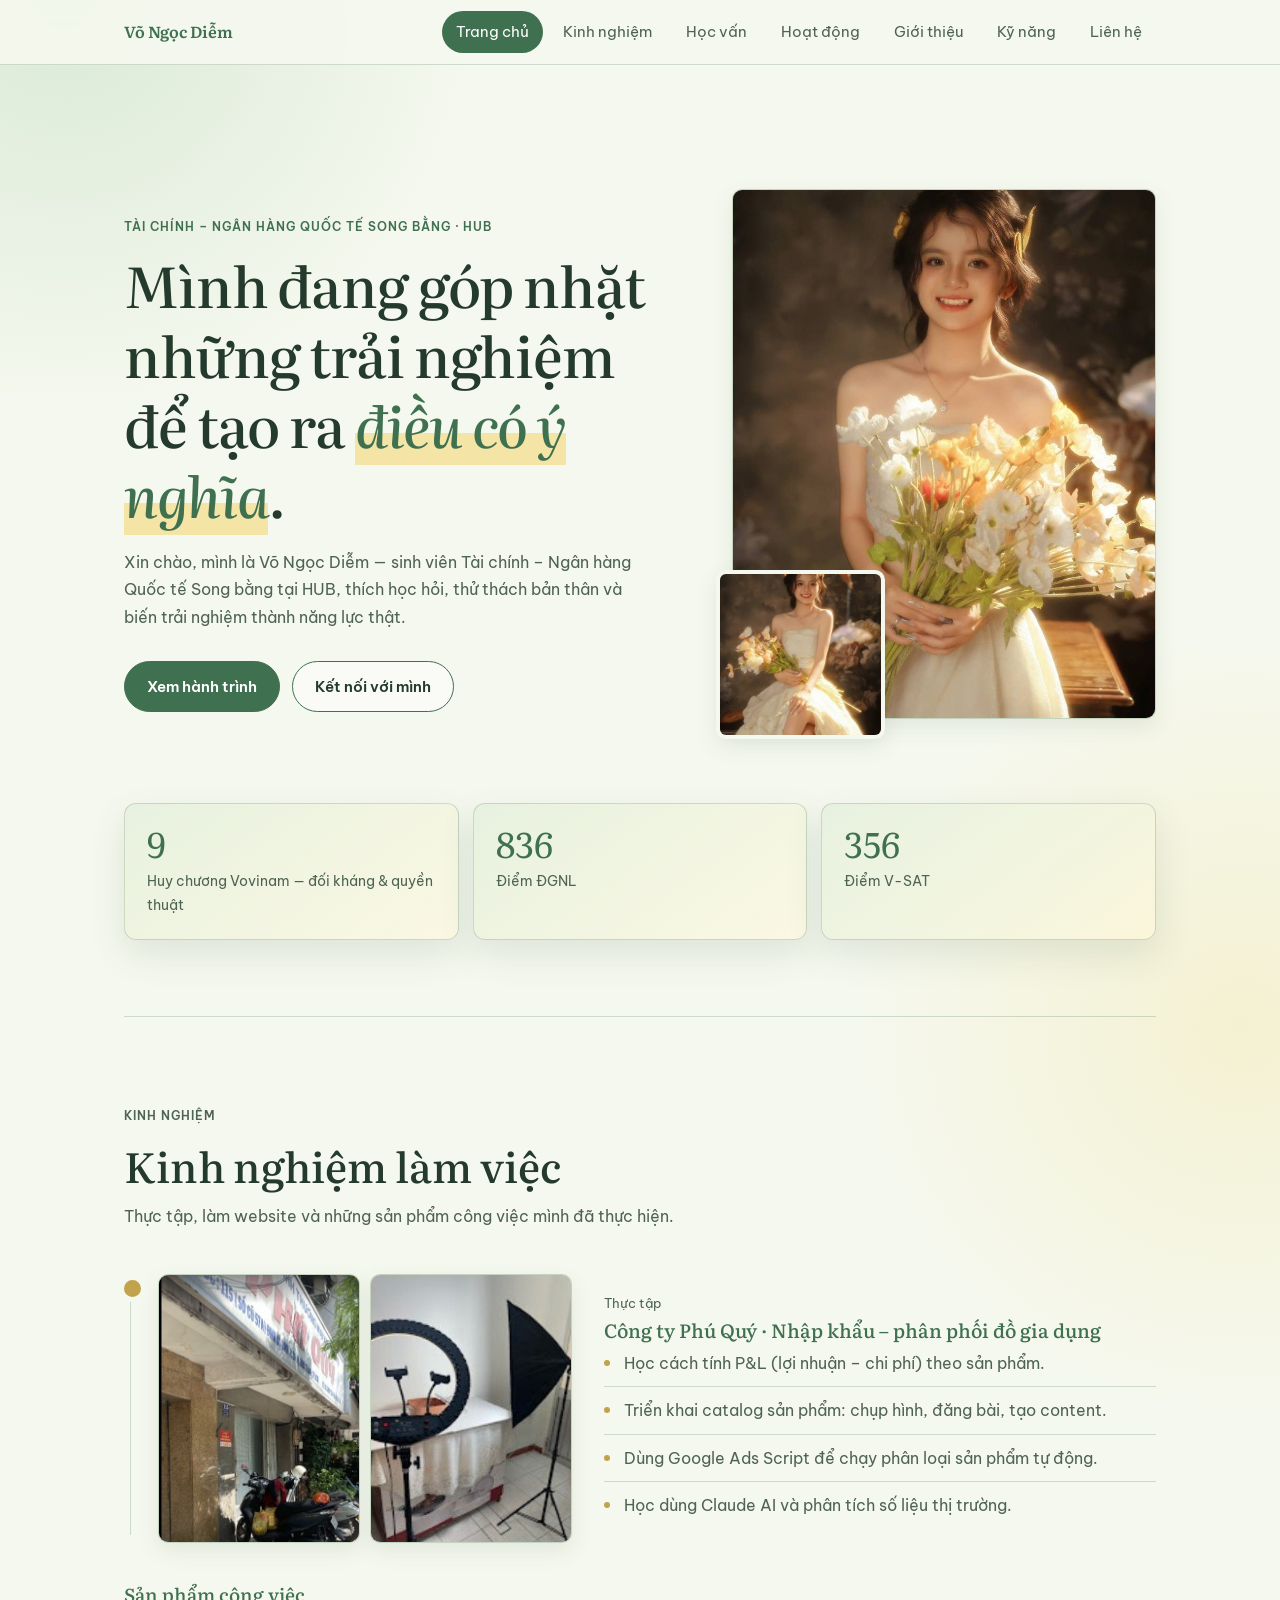
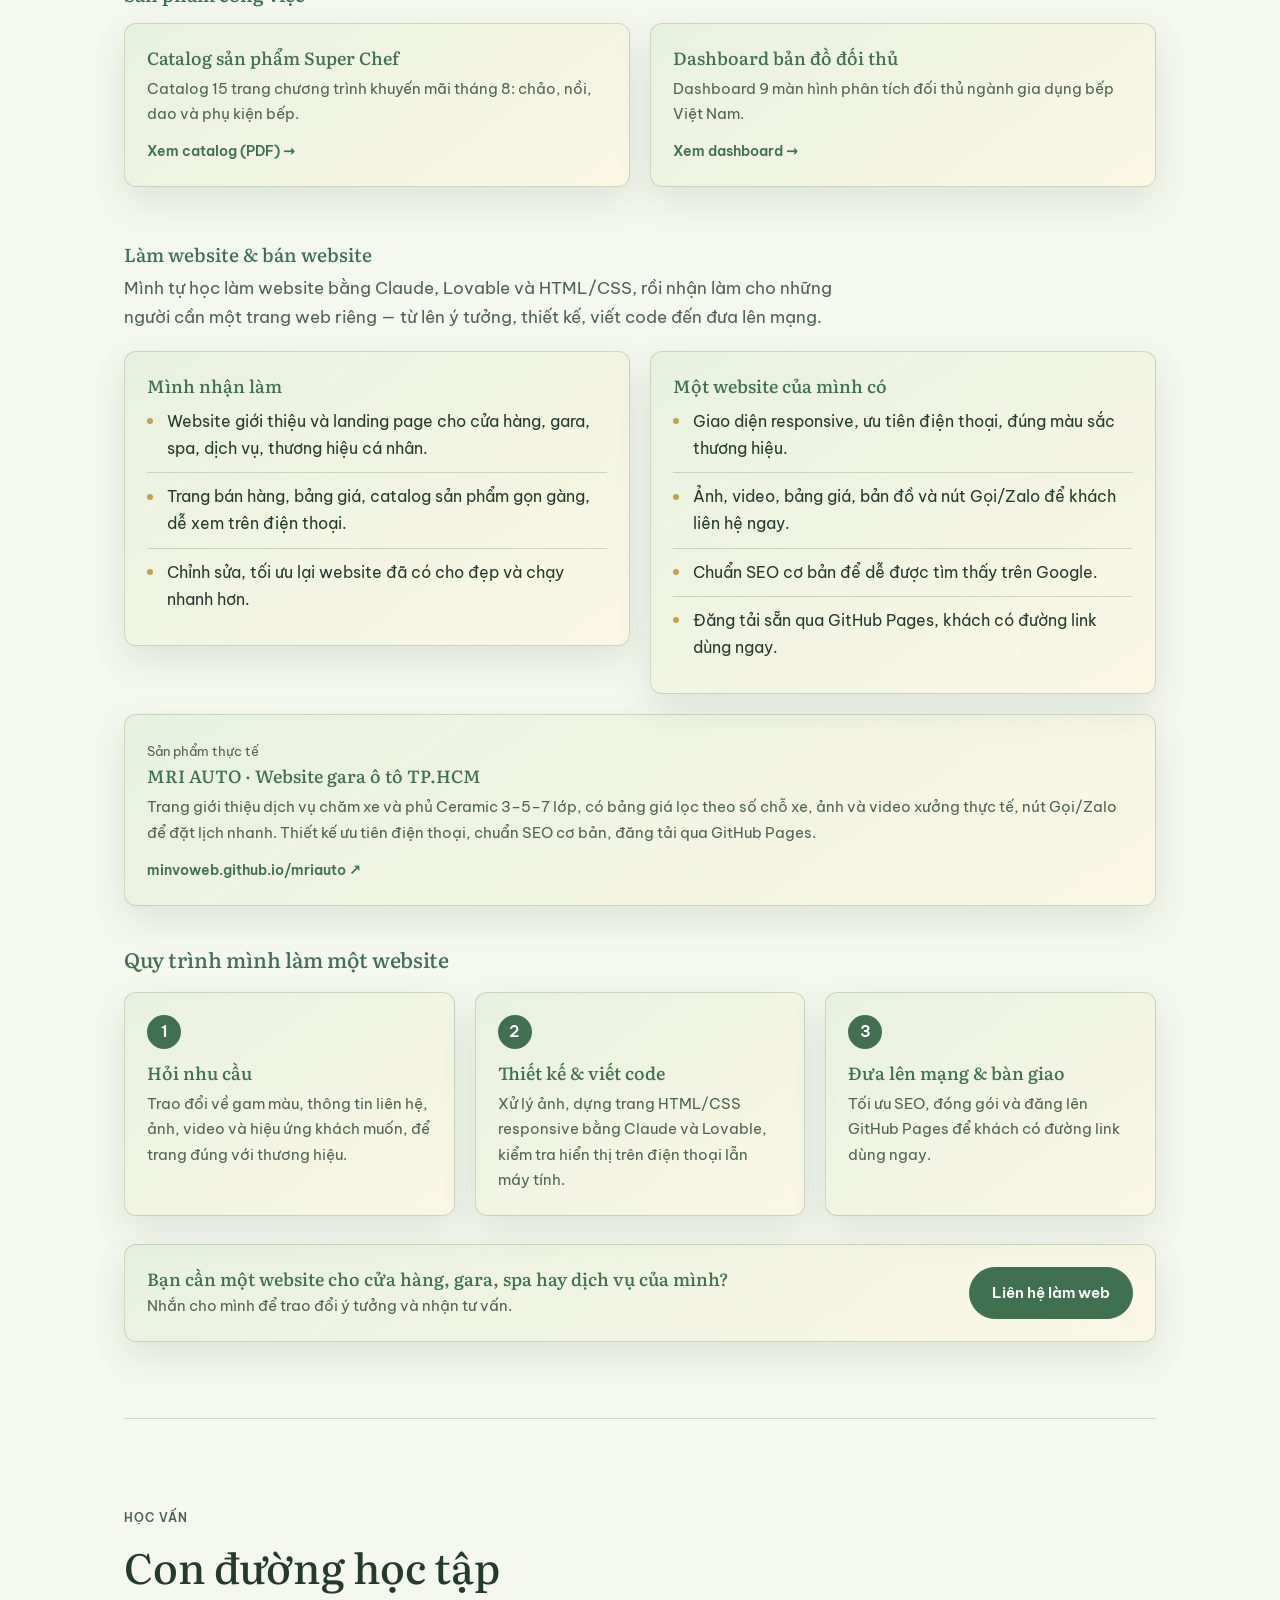
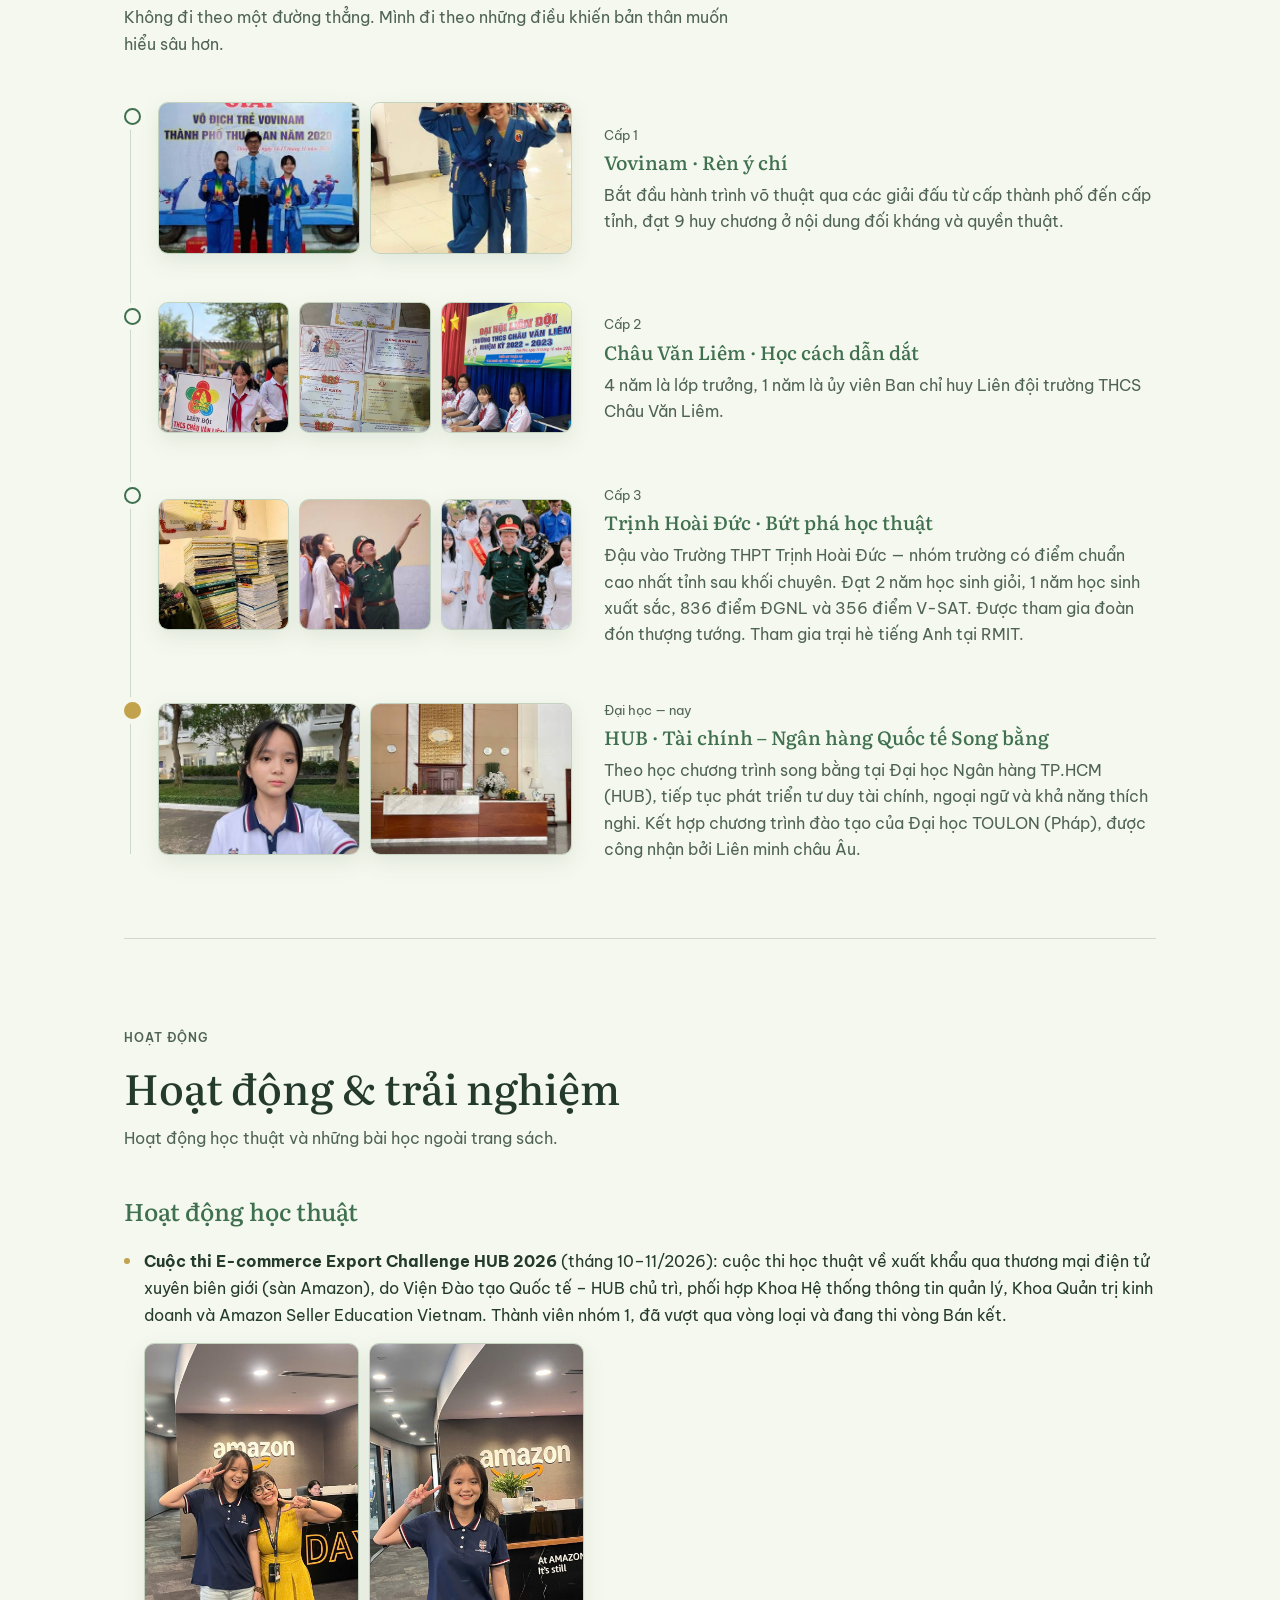
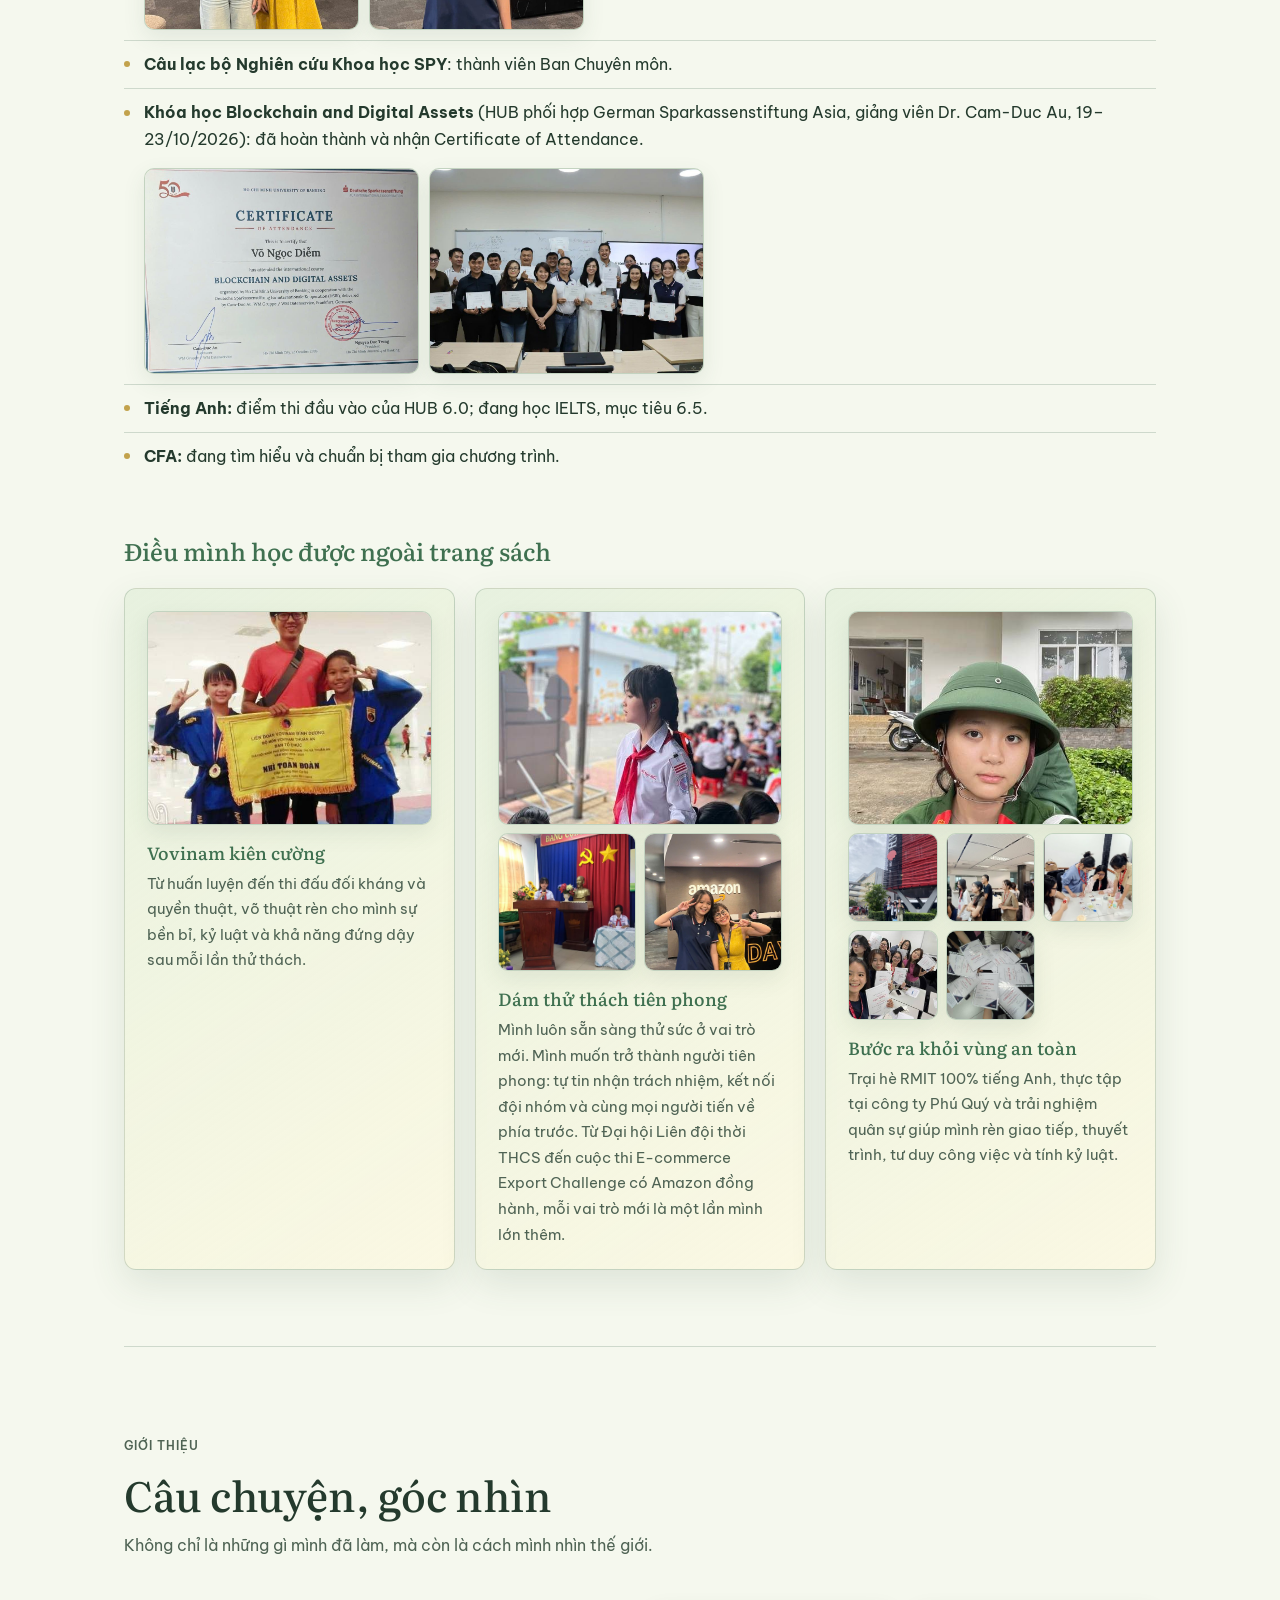
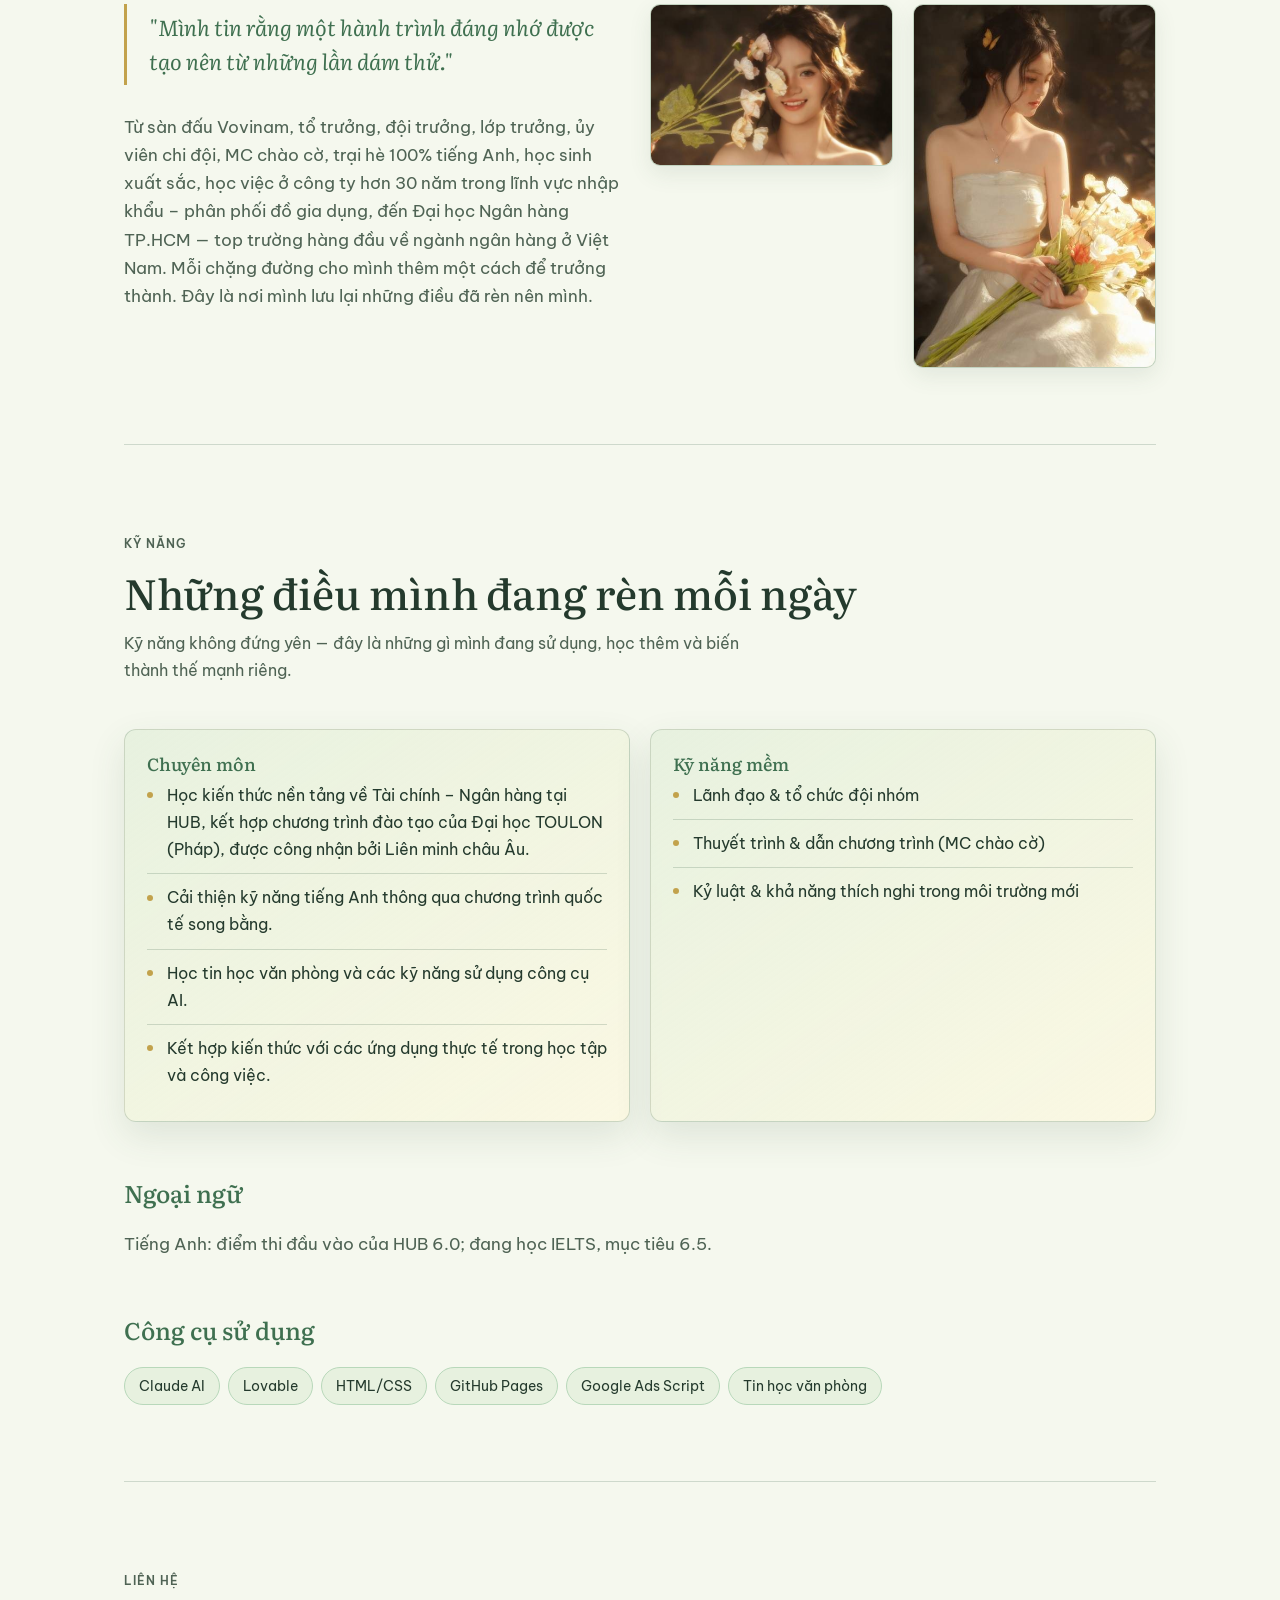
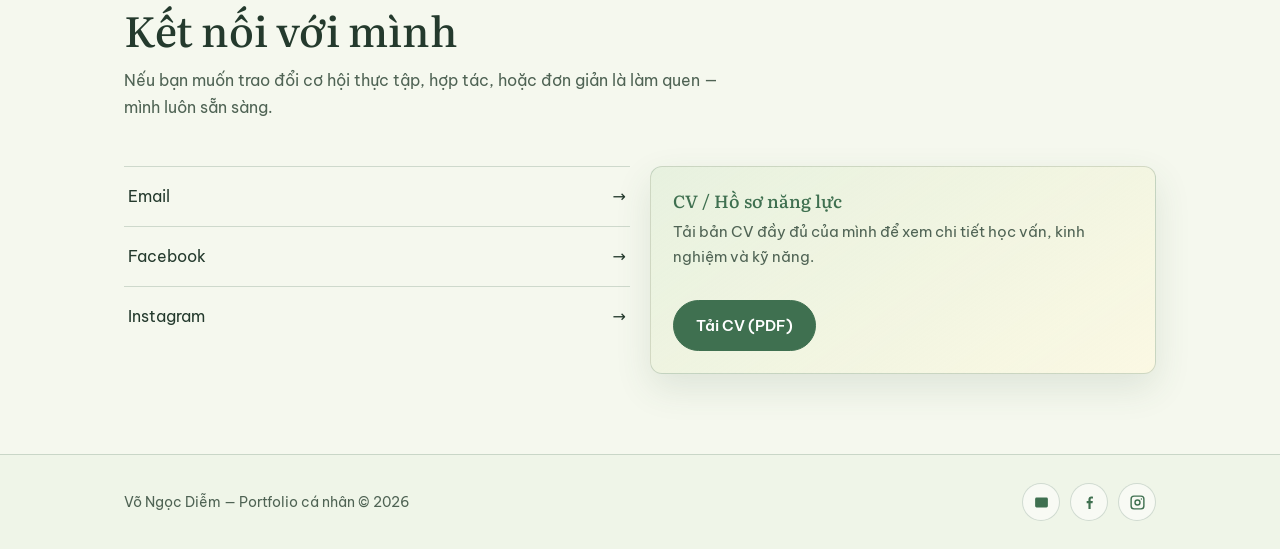
==== commit c4d6a9bf: "Add files via upload" ====
--- a/index.html
+++ b/index.html
@@ -1,7 +1,7 @@
 <!DOCTYPE html>
 <html lang="vi"><head><meta charset="UTF-8"><meta name="viewport" content="width=device-width,initial-scale=1">
 <title>Võ Ngọc Diễm — Portfolio</title><meta name="description" content="Portfolio của Võ Ngọc Diễm, sinh viên Tài chính – Ngân hàng Quốc tế Song bằng tại HUB: kinh nghiệm làm việc (gồm làm website), học vấn, hoạt động và kỹ năng.">
-<meta name="theme-color" content="#f5f8ee"><link rel="preconnect" href="https://fonts.googleapis.com"><link rel="preconnect" href="https://fonts.gstatic.com" crossorigin>
+<meta name="theme-color" content="#f5f8ee"><link rel="icon" href="data:image/svg+xml,%3Csvg xmlns='http://www.w3.org/2000/svg' viewBox='0 0 64 64'%3E%3Ccircle cx='32' cy='32' r='32' fill='%233f7050'/%3E%3Ctext x='32' y='43' font-family='Georgia,serif' font-size='32' fill='%23f4e5a6' text-anchor='middle'%3ED%3C/text%3E%3C/svg%3E"><link rel="preconnect" href="https://fonts.googleapis.com"><link rel="preconnect" href="https://fonts.gstatic.com" crossorigin>
 <link href="https://fonts.googleapis.com/css2?family=Literata:ital,opsz,wght@0,7..72,400;0,7..72,500;0,7..72,600;1,7..72,400&family=Be+Vietnam+Pro:wght@400;500;600&display=swap" rel="stylesheet">
 <style>:root{--bg:#f5f8ee;--surface:#e7f1df;--ink:#243a2d;--soft:#4f6354;--moss:#3f7050;--sage:#b8d8ba;--yel:#f4e5a6;--gold:#c2a24c;--line:rgba(54,91,66,.2);--sh:0 14px 36px rgba(57,92,66,.12);--w:1080px}
 *{box-sizing:border-box}html{scroll-behavior:smooth}
@@ -123,7 +123,7 @@
 <div class="btns"><a class="btn p" href="#education">Xem hành trình</a><a class="btn g" href="#contact">Kết nối với mình</a></div></div>
 <div class="photos"><div class="frame main"><img src="[data-uri]" alt="Chân dung Võ Ngọc Diễm"></div><div class="frame acc"><img src="[data-uri]" alt="Võ Ngọc Diễm cầm hoa"></div></div></section>
 <div class="stats"><div class="card stat"><div class="n">9</div><div class="l">Huy chương Vovinam — đối kháng &amp; quyền thuật</div></div><div class="card stat"><div class="n">836</div><div class="l">Điểm ĐGNL</div></div><div class="card stat"><div class="n">356</div><div class="l">Điểm V-SAT</div></div></div>
-</section><section id="experience"><div class="page-head"><p class="eyebrow">Kinh nghiệm</p><h2>Kinh nghiệm làm việc</h2><p>Thực tập, làm website và những sản phẩm công việc mình đã thực hiện.</p></div><div class="tl"><div class="ti now"><div class="ph"><div class="frame r34"><img src="[data-uri]" alt="Trụ sở công ty Phú Quý" loading="lazy" decoding="async"></div><div class="frame r34"><img src="[data-uri]" alt="Góc chụp sản phẩm tại Phú Quý" loading="lazy" decoding="async"></div></div><div><span class="stage">Thực tập</span><h3>Công ty Phú Quý · Nhập khẩu – phân phối đồ gia dụng</h3><ul class="list"><li>Học cách tính P&amp;L (lợi nhuận – chi phí) theo sản phẩm.</li><li>Triển khai catalog sản phẩm: chụp hình, đăng bài, tạo content.</li><li>Dùng Google Ads Script để chạy phân loại sản phẩm tự động; dùng công cụ Kalodata, Kaloboost.</li><li>Học dùng Claude AI và phân tích số liệu thị trường.</li></ul></div></div></div>
+</section><section id="experience"><div class="page-head"><p class="eyebrow">Kinh nghiệm</p><h2>Kinh nghiệm làm việc</h2><p>Thực tập, làm website và những sản phẩm công việc mình đã thực hiện.</p></div><div class="tl"><div class="ti now"><div class="ph"><div class="frame r34"><img src="[data-uri]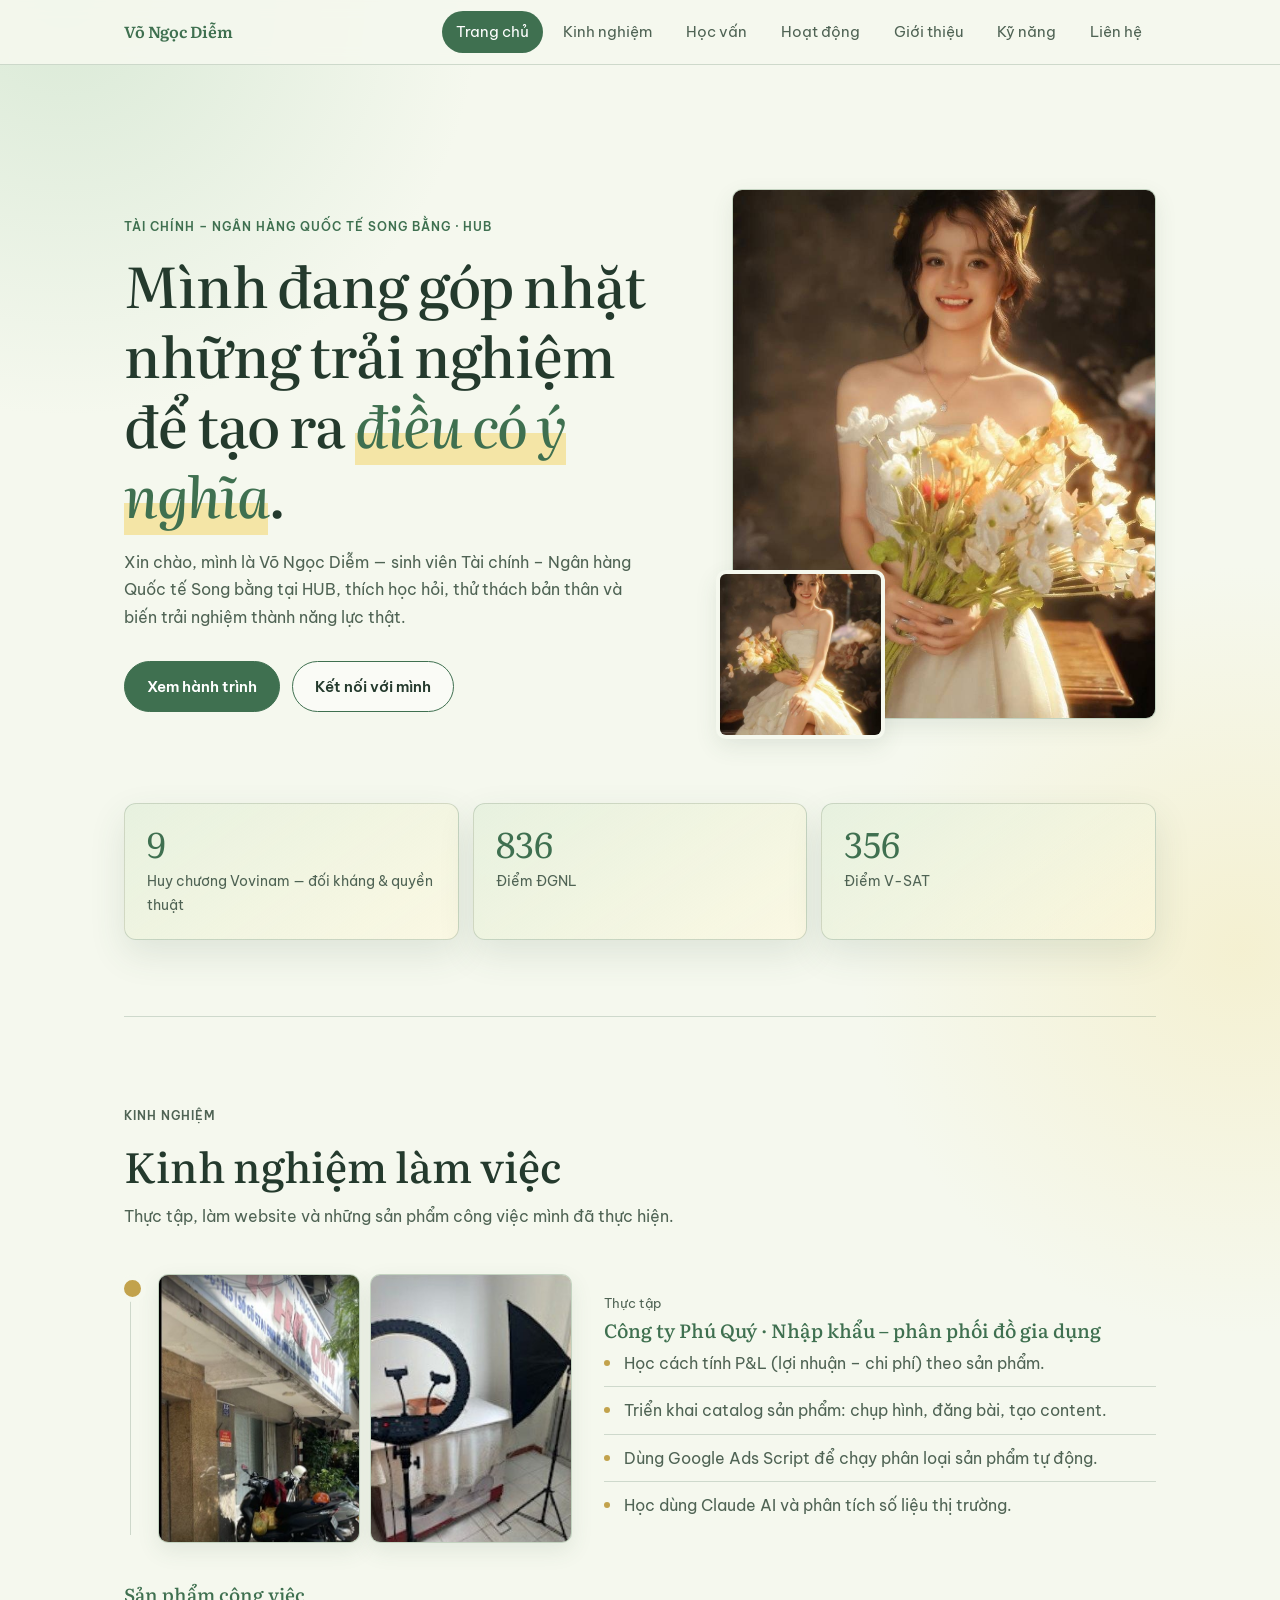
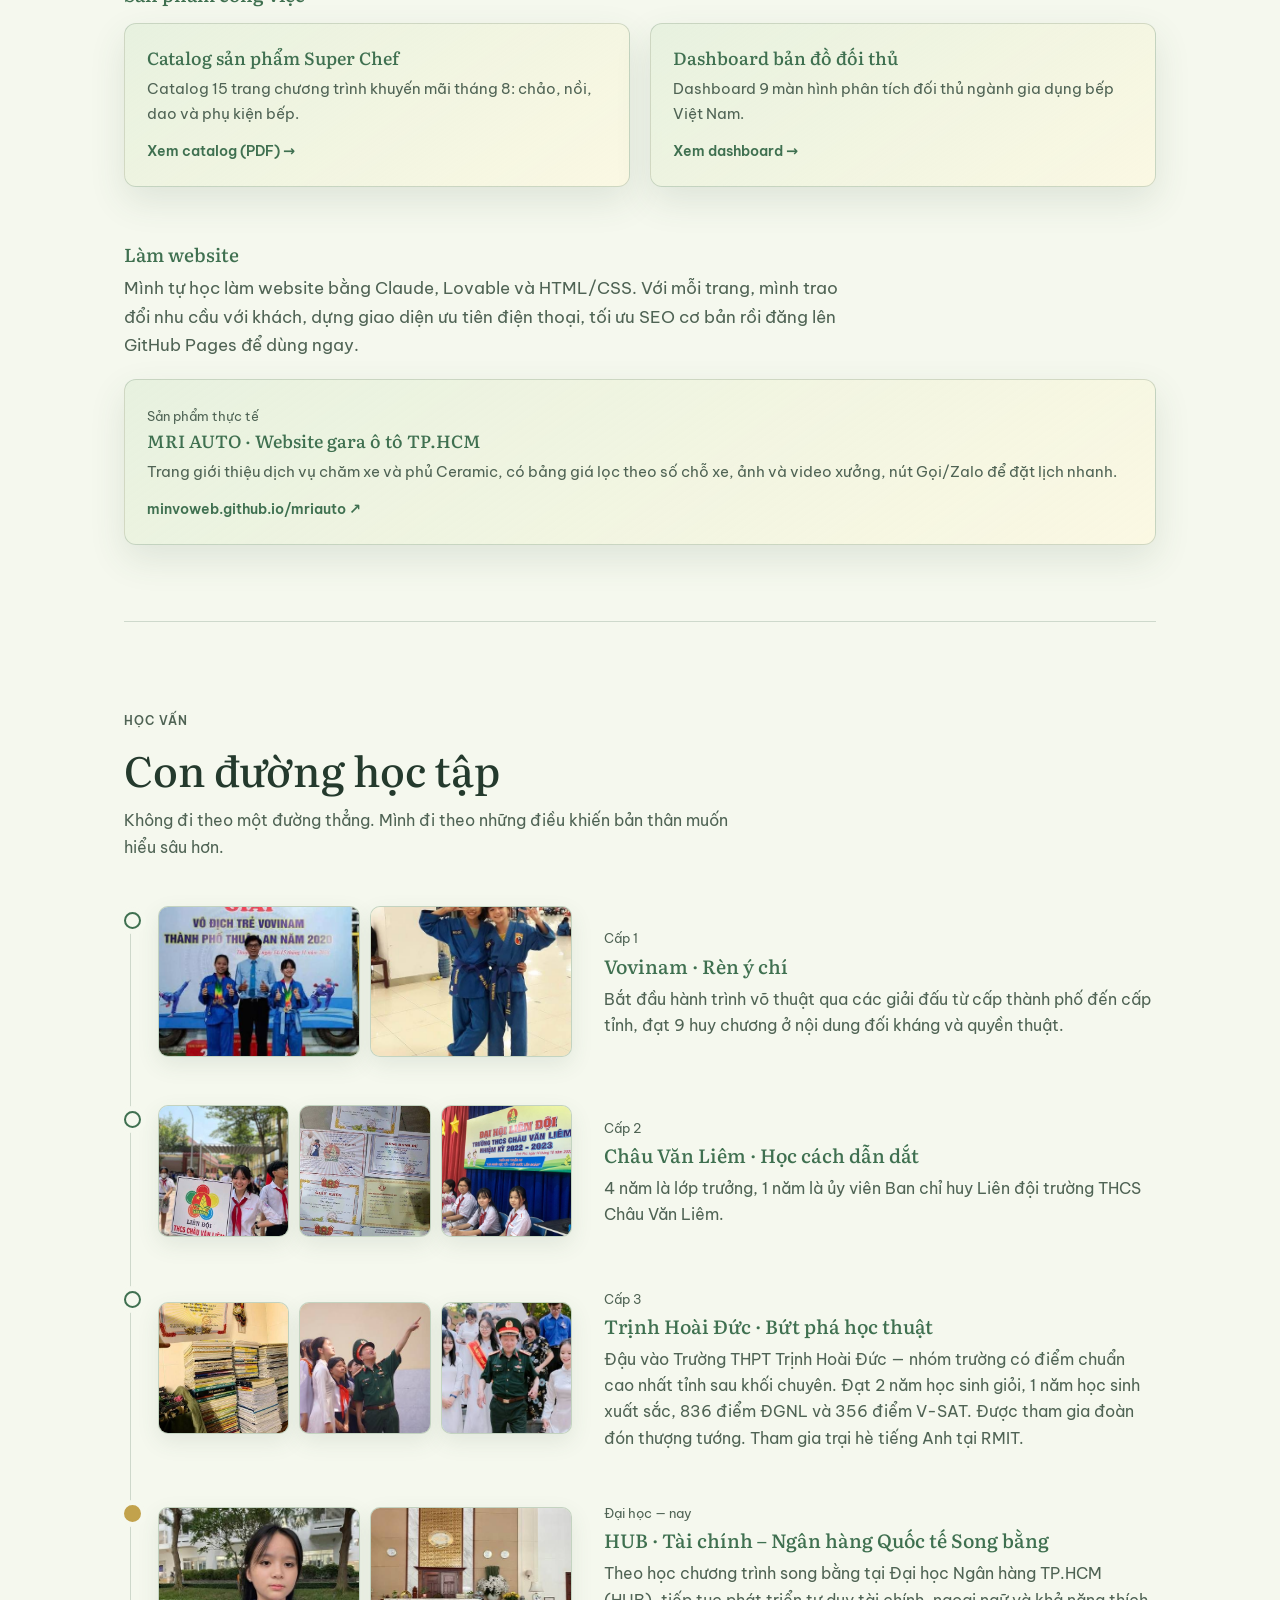
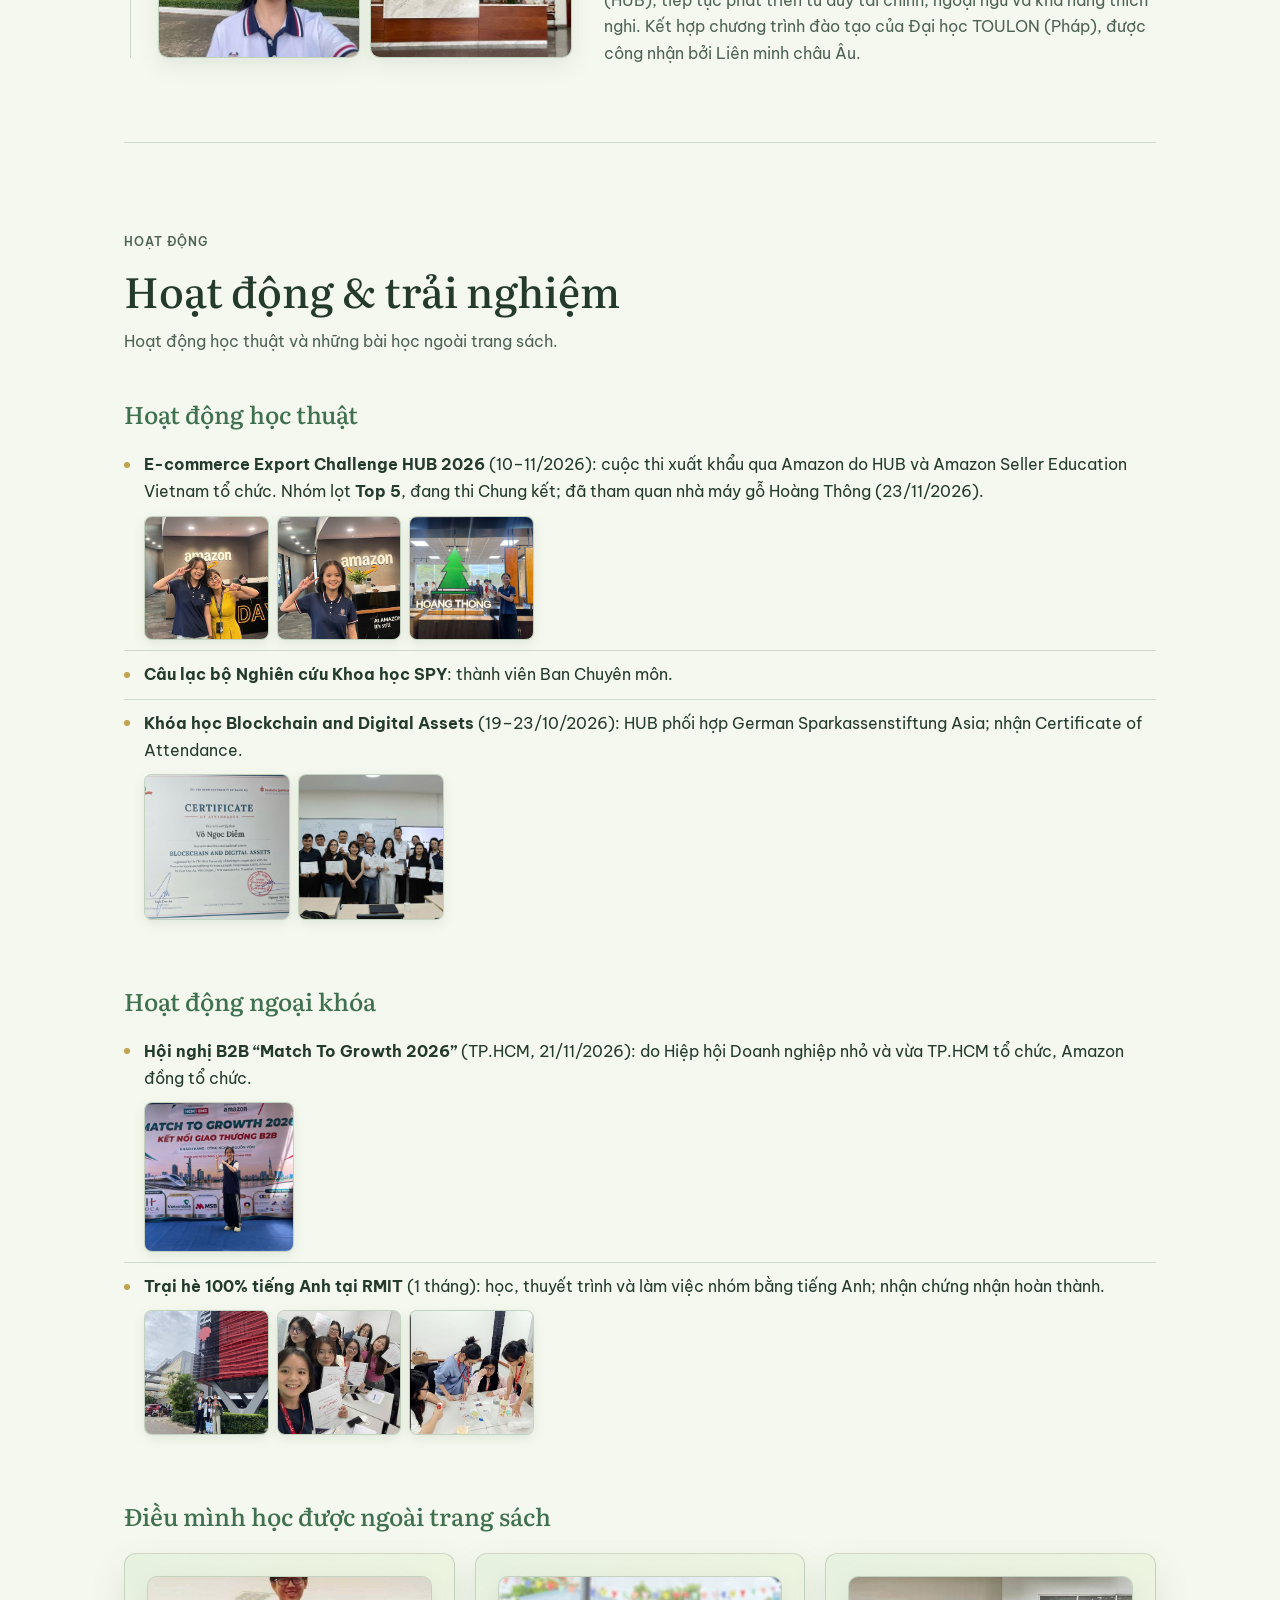
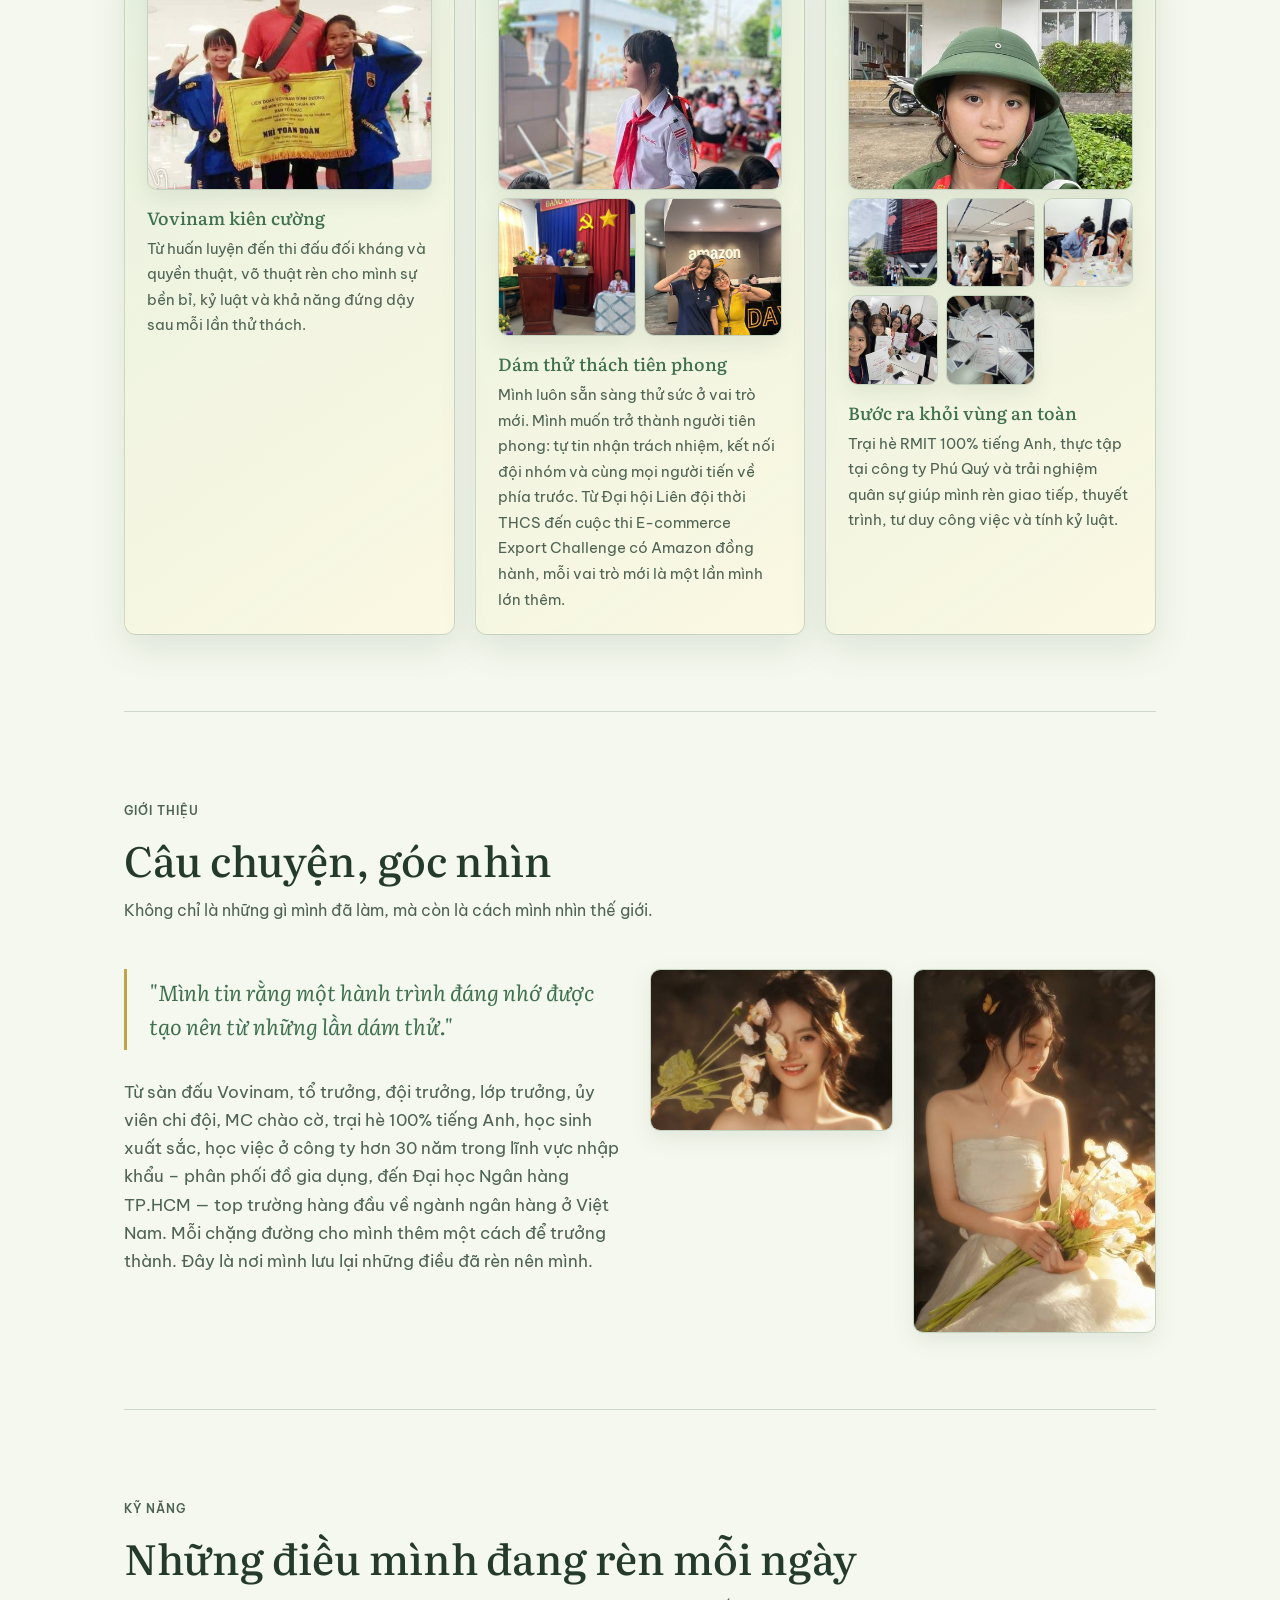
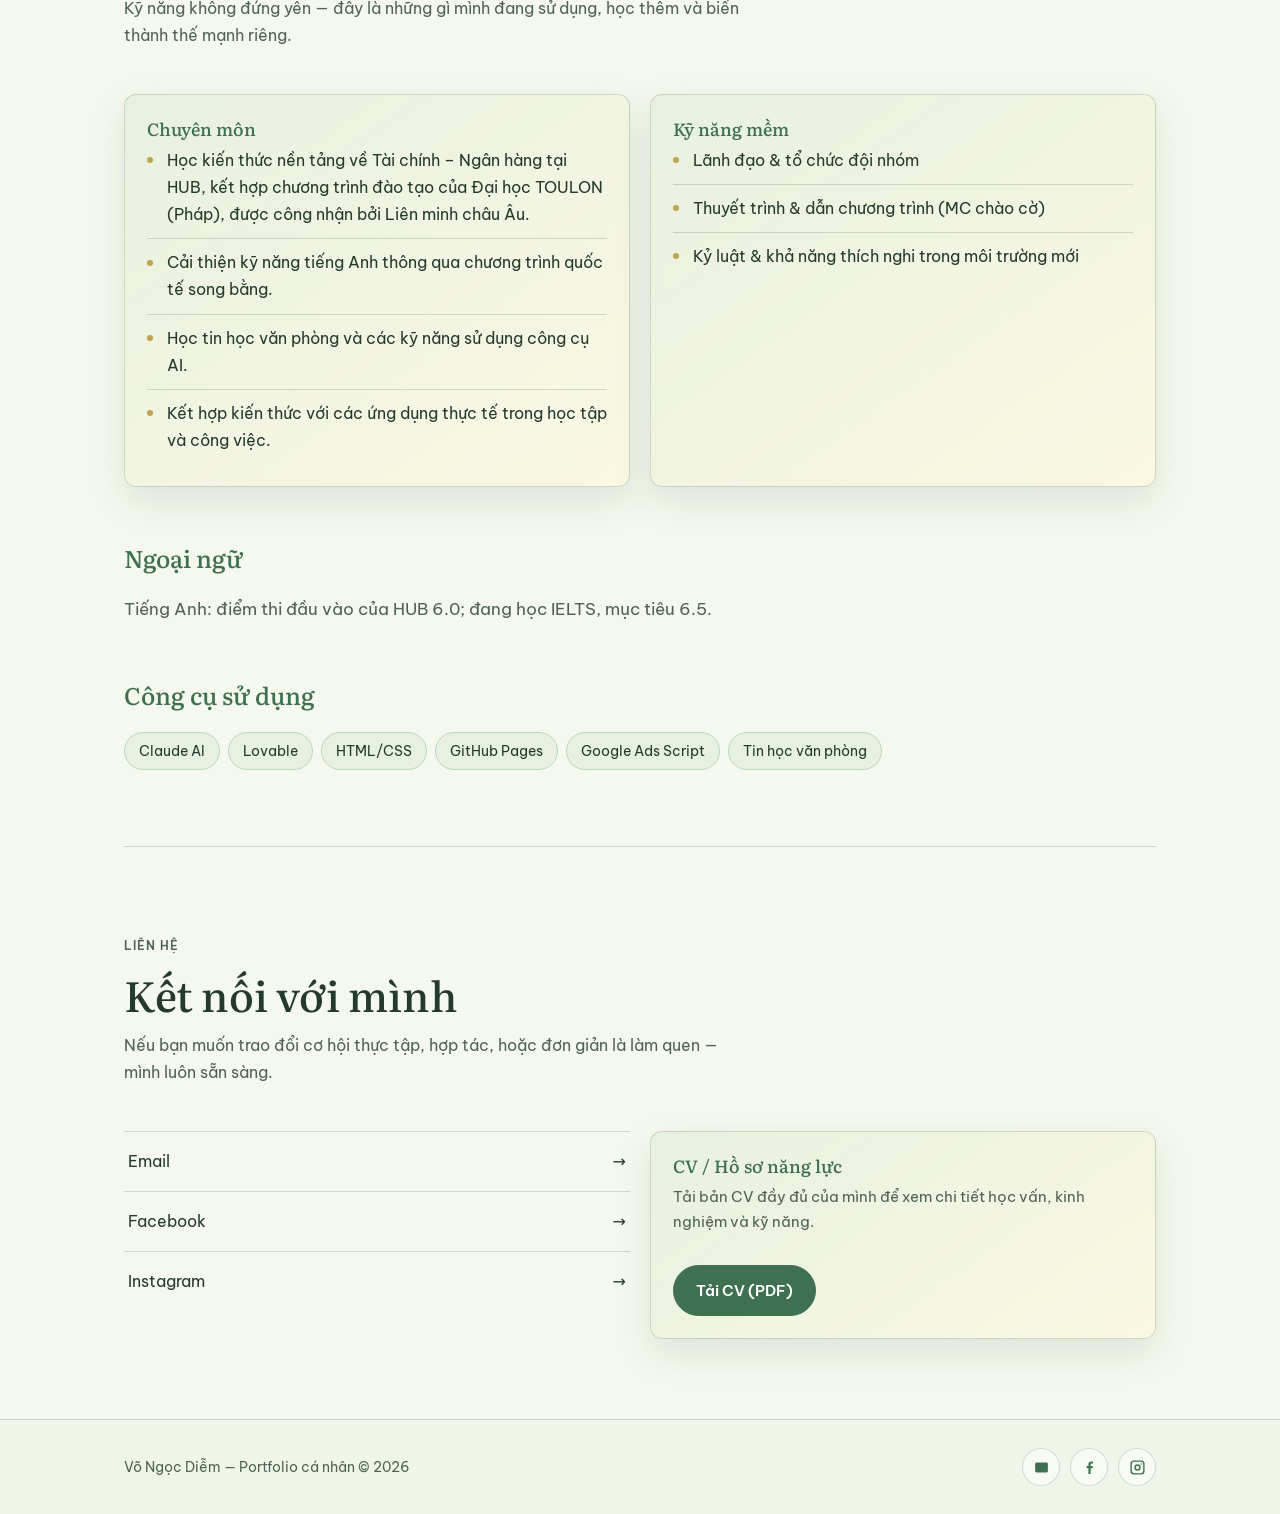
==== commit b1c2174d: "Add files via upload" ====
--- a/index.html
+++ b/index.html
@@ -115,6 +115,12 @@
   .pics{grid-template-columns:repeat(2,minmax(0,1fr))}
 }
 @media(max-width:560px){.ph,.ph.t3{grid-template-columns:minmax(0,1fr)}}
+
+/* Ảnh nhỏ trong mục Hoạt động */
+.ph.mini{grid-template-columns:repeat(3,minmax(0,1fr))!important;gap:8px!important;max-width:390px;margin-top:10px}.ph.mini.c2{grid-template-columns:repeat(2,minmax(0,1fr))!important;max-width:300px}.ph.mini.c1{grid-template-columns:minmax(0,1fr)!important;max-width:150px}.ph.mini .frame,.ph.mini .frame:nth-child(3){grid-column:auto!important;aspect-ratio:1!important;border-radius:8px;box-shadow:0 4px 12px rgba(57,92,66,.1)}.ph.mini .frame img{height:100%!important;max-height:none!important;object-fit:cover!important}
+
+/* Điện thoại: ảnh xếp lưới 2 cột, khung vuông, không xếp dọc từng ảnh */
+@media(max-width:560px){.ph:not(.mini),.pics{grid-template-columns:repeat(2,minmax(0,1fr))!important;gap:8px!important}.ph:not(.mini) .frame,.pics .frame{aspect-ratio:1!important;max-width:none!important}.ph.t3:not(.mini) .frame:nth-child(3){grid-column:1/-1!important;aspect-ratio:2/1!important}.ph:not(.mini) .frame img,.pics .frame img{height:100%!important;max-height:none!important;object-fit:cover!important}.card .gal{grid-template-columns:repeat(2,minmax(0,1fr))!important;gap:8px!important}.card .gal .frame{aspect-ratio:1!important}.card .gal .frame:last-child{grid-column:1/-1!important;aspect-ratio:2/1!important}.card .gal .frame img{height:100%!important;max-height:none!important;object-fit:cover!important}.card>.frame{aspect-ratio:4/3!important}.card>.frame img{height:100%!important;max-height:none!important;object-fit:cover!important}}
 </style></head><body>
 <header><div class="wrap nav"><a class="brand" href="#top">Võ Ngọc Diễm</a><button class="burger" id="burger" aria-expanded="false" aria-controls="menu">Menu</button><ul id="menu"><li><a href="#top">Trang chủ</a></li><li><a href="#experience">Kinh nghiệm</a></li><li><a href="#education">Học vấn</a></li><li><a href="#activities">Hoạt động</a></li><li><a href="#about">Giới thiệu</a></li><li><a href="#skills">Kỹ năng</a></li><li><a href="#contact">Liên hệ</a></li></ul></div></header>
 <main><div class="wrap"><section id="top" style="padding-top:0"><section class="hero"><div><p class="eyebrow">Tài chính – Ngân hàng Quốc tế Song bằng · HUB</p>
@@ -125,15 +131,12 @@
 <div class="stats"><div class="card stat"><div class="n">9</div><div class="l">Huy chương Vovinam — đối kháng &amp; quyền thuật</div></div><div class="card stat"><div class="n">836</div><div class="l">Điểm ĐGNL</div></div><div class="card stat"><div class="n">356</div><div class="l">Điểm V-SAT</div></div></div>
 </section><section id="experience"><div class="page-head"><p class="eyebrow">Kinh nghiệm</p><h2>Kinh nghiệm làm việc</h2><p>Thực tập, làm website và những sản phẩm công việc mình đã thực hiện.</p></div><div class="tl"><div class="ti now"><div class="ph"><div class="frame r34"><img src="[data-uri]" alt="Trụ sở công ty Phú Quý" loading="lazy" decoding="async"></div><div class="frame r34"><img src="[data-uri]" alt="Góc chụp sản phẩm tại Phú Quý" loading="lazy" decoding="async"></div></div><div><span class="stage">Thực tập</span><h3>Công ty Phú Quý · Nhập khẩu – phân phối đồ gia dụng</h3><ul class="list"><li>Học cách tính P&amp;L (lợi nhuận – chi phí) theo sản phẩm.</li><li>Triển khai catalog sản phẩm: chụp hình, đăng bài, tạo content.</li><li>Dùng Google Ads Script để chạy phân loại sản phẩm tự động.</li><li>Học dùng Claude AI và phân tích số liệu thị trường.</li></ul></div></div></div>
 <h3 style="margin:40px 0 16px;color:var(--moss)">Sản phẩm công việc</h3><div class="grid2"><a class="card" href="assets/files/Catalog_Super_Chef.pdf" target="_blank" rel="noopener"><h3>Catalog sản phẩm Super Chef</h3><p>Catalog 15 trang chương trình khuyến mãi tháng 8: chảo, nồi, dao và phụ kiện bếp.</p><span class="more">Xem catalog (PDF) →</span></a><a class="card" href="assets/files/Dashboard_Doi_Thu.html" target="_blank" rel="noopener"><h3>Dashboard bản đồ đối thủ</h3><p>Dashboard 9 màn hình phân tích đối thủ ngành gia dụng bếp Việt Nam.</p><span class="more">Xem dashboard →</span></a></div>
-<h3 style="margin:56px 0 8px;color:var(--moss)">Làm website &amp; bán website</h3><p class="prose" style="margin-bottom:20px">Mình tự học làm website bằng Claude, Lovable và HTML/CSS, rồi nhận làm cho những người cần một trang web riêng — từ lên ý tưởng, thiết kế, viết code đến đưa lên mạng.</p>
-<div class="grid2" style="align-items:start"><div class="card"><h3>Mình nhận làm</h3><ul class="list" style="margin-top:12px"><li>Website giới thiệu và landing page cho cửa hàng, gara, spa, dịch vụ, thương hiệu cá nhân.</li><li>Trang bán hàng, bảng giá, catalog sản phẩm gọn gàng, dễ xem trên điện thoại.</li><li>Chỉnh sửa, tối ưu lại website đã có cho đẹp và chạy nhanh hơn.</li></ul></div><div class="card"><h3>Một website của mình có</h3><ul class="list" style="margin-top:12px"><li>Giao diện responsive, ưu tiên điện thoại, đúng màu sắc thương hiệu.</li><li>Ảnh, video, bảng giá, bản đồ và nút Gọi/Zalo để khách liên hệ ngay.</li><li>Chuẩn SEO cơ bản để dễ được tìm thấy trên Google.</li><li>Đăng tải sẵn qua GitHub Pages, khách có đường link dùng ngay.</li></ul></div></div>
-<a class="card" href="https://minvoweb.github.io/mriauto/" target="_blank" rel="noopener noreferrer" style="margin-top:20px"><span class="stage">Sản phẩm thực tế</span><h3>MRI AUTO · Website gara ô tô TP.HCM</h3><p>Trang giới thiệu dịch vụ chăm xe và phủ Ceramic 3–5–7 lớp, có bảng giá lọc theo số chỗ xe, ảnh và video xưởng thực tế, nút Gọi/Zalo để đặt lịch nhanh. Thiết kế ưu tiên điện thoại, chuẩn SEO cơ bản, đăng tải qua GitHub Pages.</p><span class="more">minvoweb.github.io/mriauto ↗</span></a>
-<h3 class="sec3" style="margin-top:40px">Quy trình mình làm một website</h3><div class="grid3"><div class="card"><div class="num">1</div><h3>Hỏi nhu cầu</h3><p>Trao đổi về gam màu, thông tin liên hệ, ảnh, video và hiệu ứng khách muốn, để trang đúng với thương hiệu.</p></div><div class="card"><div class="num">2</div><h3>Thiết kế &amp; viết code</h3><p>Xử lý ảnh, dựng trang HTML/CSS responsive bằng Claude và Lovable, kiểm tra hiển thị trên điện thoại lẫn máy tính.</p></div><div class="card"><div class="num">3</div><h3>Đưa lên mạng &amp; bàn giao</h3><p>Tối ưu SEO, đóng gói và đăng lên GitHub Pages để khách có đường link dùng ngay.</p></div></div>
-<div class="card cta"><div><h3>Bạn cần một website cho cửa hàng, gara, spa hay dịch vụ của mình?</h3><p>Nhắn cho mình để trao đổi ý tưởng và nhận tư vấn.</p></div><a class="btn p" href="#contact">Liên hệ làm web</a></div>
+<h3 style="margin:56px 0 8px;color:var(--moss)">Làm website</h3><p class="prose" style="margin-bottom:20px">Mình tự học làm website bằng Claude, Lovable và HTML/CSS. Với mỗi trang, mình trao đổi nhu cầu với khách, dựng giao diện ưu tiên điện thoại, tối ưu SEO cơ bản rồi đăng lên GitHub Pages để dùng ngay.</p><a class="card" href="https://minvoweb.github.io/mriauto/" target="_blank" rel="noopener noreferrer"><span class="stage">Sản phẩm thực tế</span><h3>MRI AUTO · Website gara ô tô TP.HCM</h3><p>Trang giới thiệu dịch vụ chăm xe và phủ Ceramic, có bảng giá lọc theo số chỗ xe, ảnh và video xưởng, nút Gọi/Zalo để đặt lịch nhanh.</p><span class="more">minvoweb.github.io/mriauto ↗</span></a>
 </section><section id="education"><div class="page-head"><p class="eyebrow">Học vấn</p><h2>Con đường học tập</h2><p>Không đi theo một đường thẳng. Mình đi theo những điều khiến bản thân muốn hiểu sâu hơn.</p></div><div class="tl"><div class="ti"><div class="ph"><div class="frame r43"><img src="[data-uri]" alt="Giải Vovinam" loading="lazy" decoding="async"></div><div class="frame r43"><img src="[data-uri]" alt="Võ phục Vovinam" loading="lazy" decoding="async"></div></div><div><span class="stage">Cấp 1</span><h3>Vovinam · Rèn ý chí</h3><p>Bắt đầu hành trình võ thuật qua các giải đấu từ cấp thành phố đến cấp tỉnh, đạt 9 huy chương ở nội dung đối kháng và quyền thuật.</p></div></div>
 <div class="ti"><div class="ph t3"><div class="frame sq"><img src="[data-uri]" alt="Liên đội THCS Châu Văn Liêm" loading="lazy" decoding="async"></div><div class="frame sq"><img src="[data-uri]